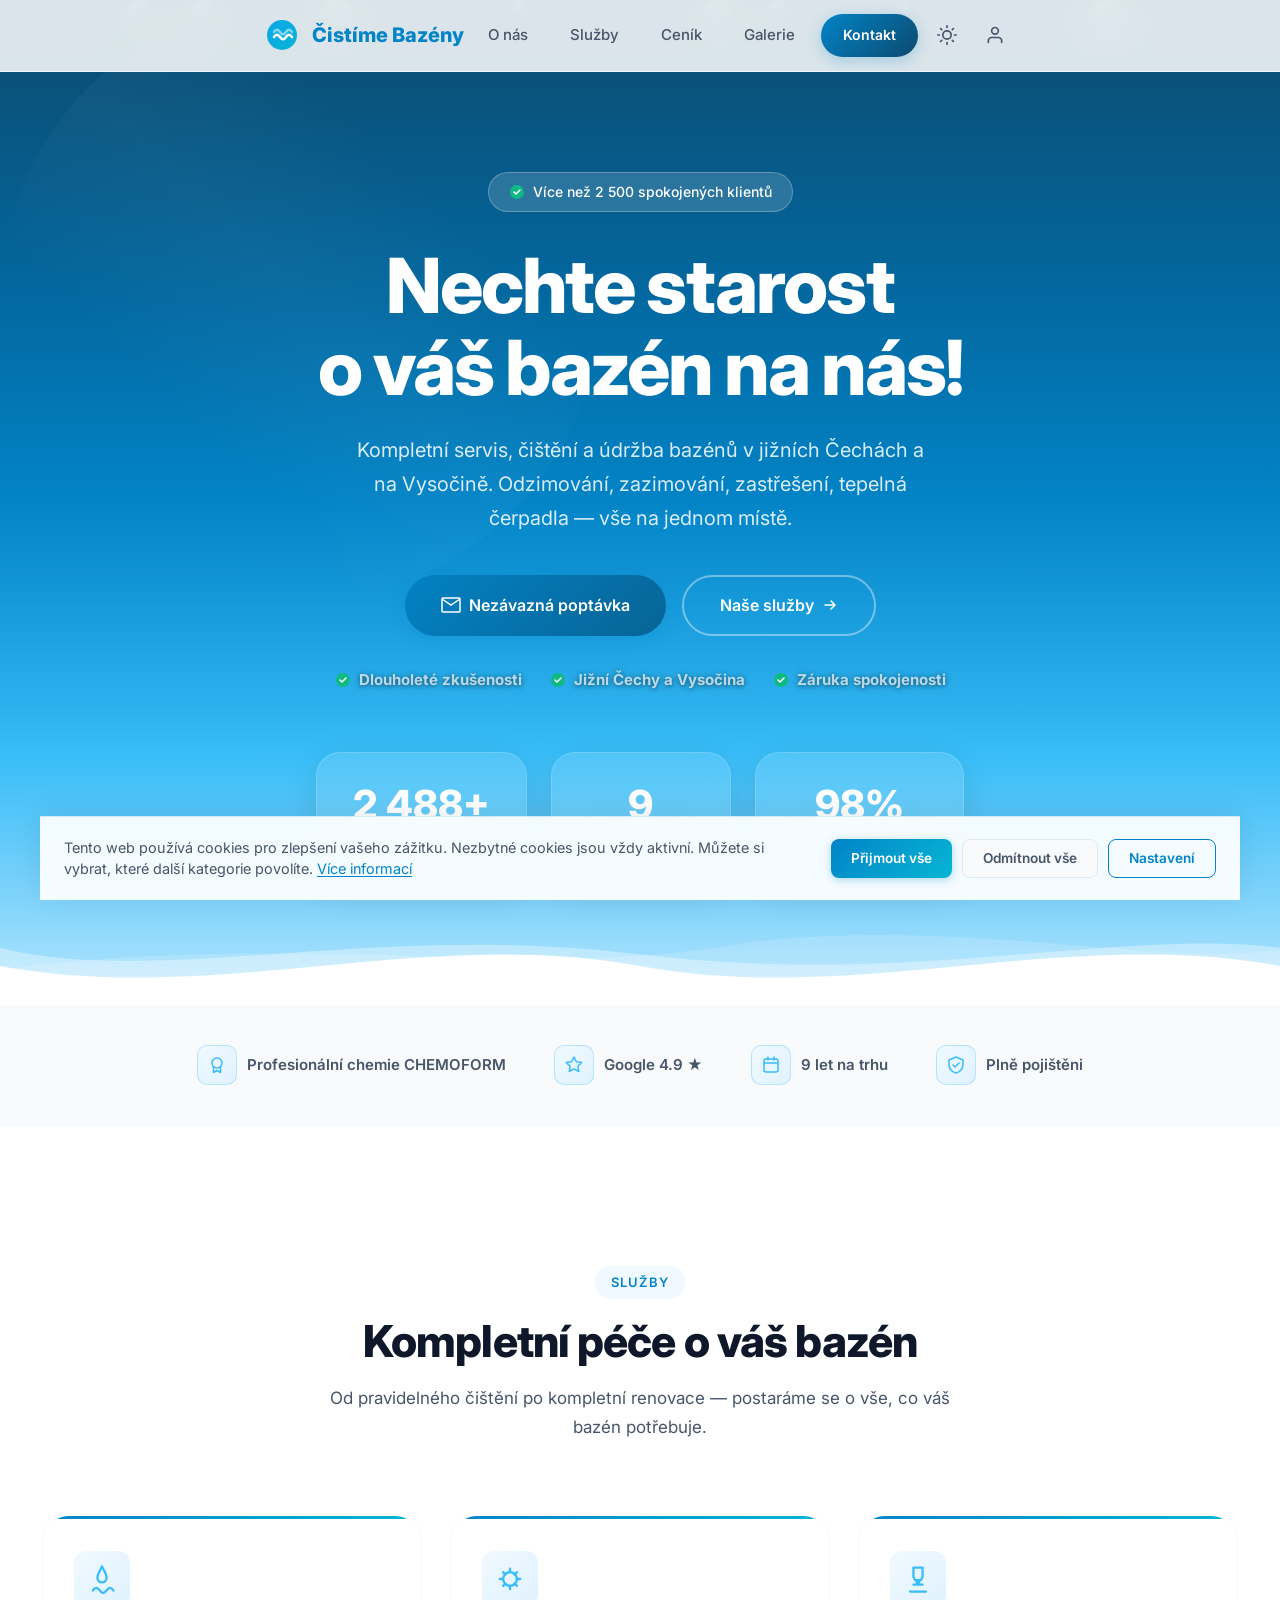
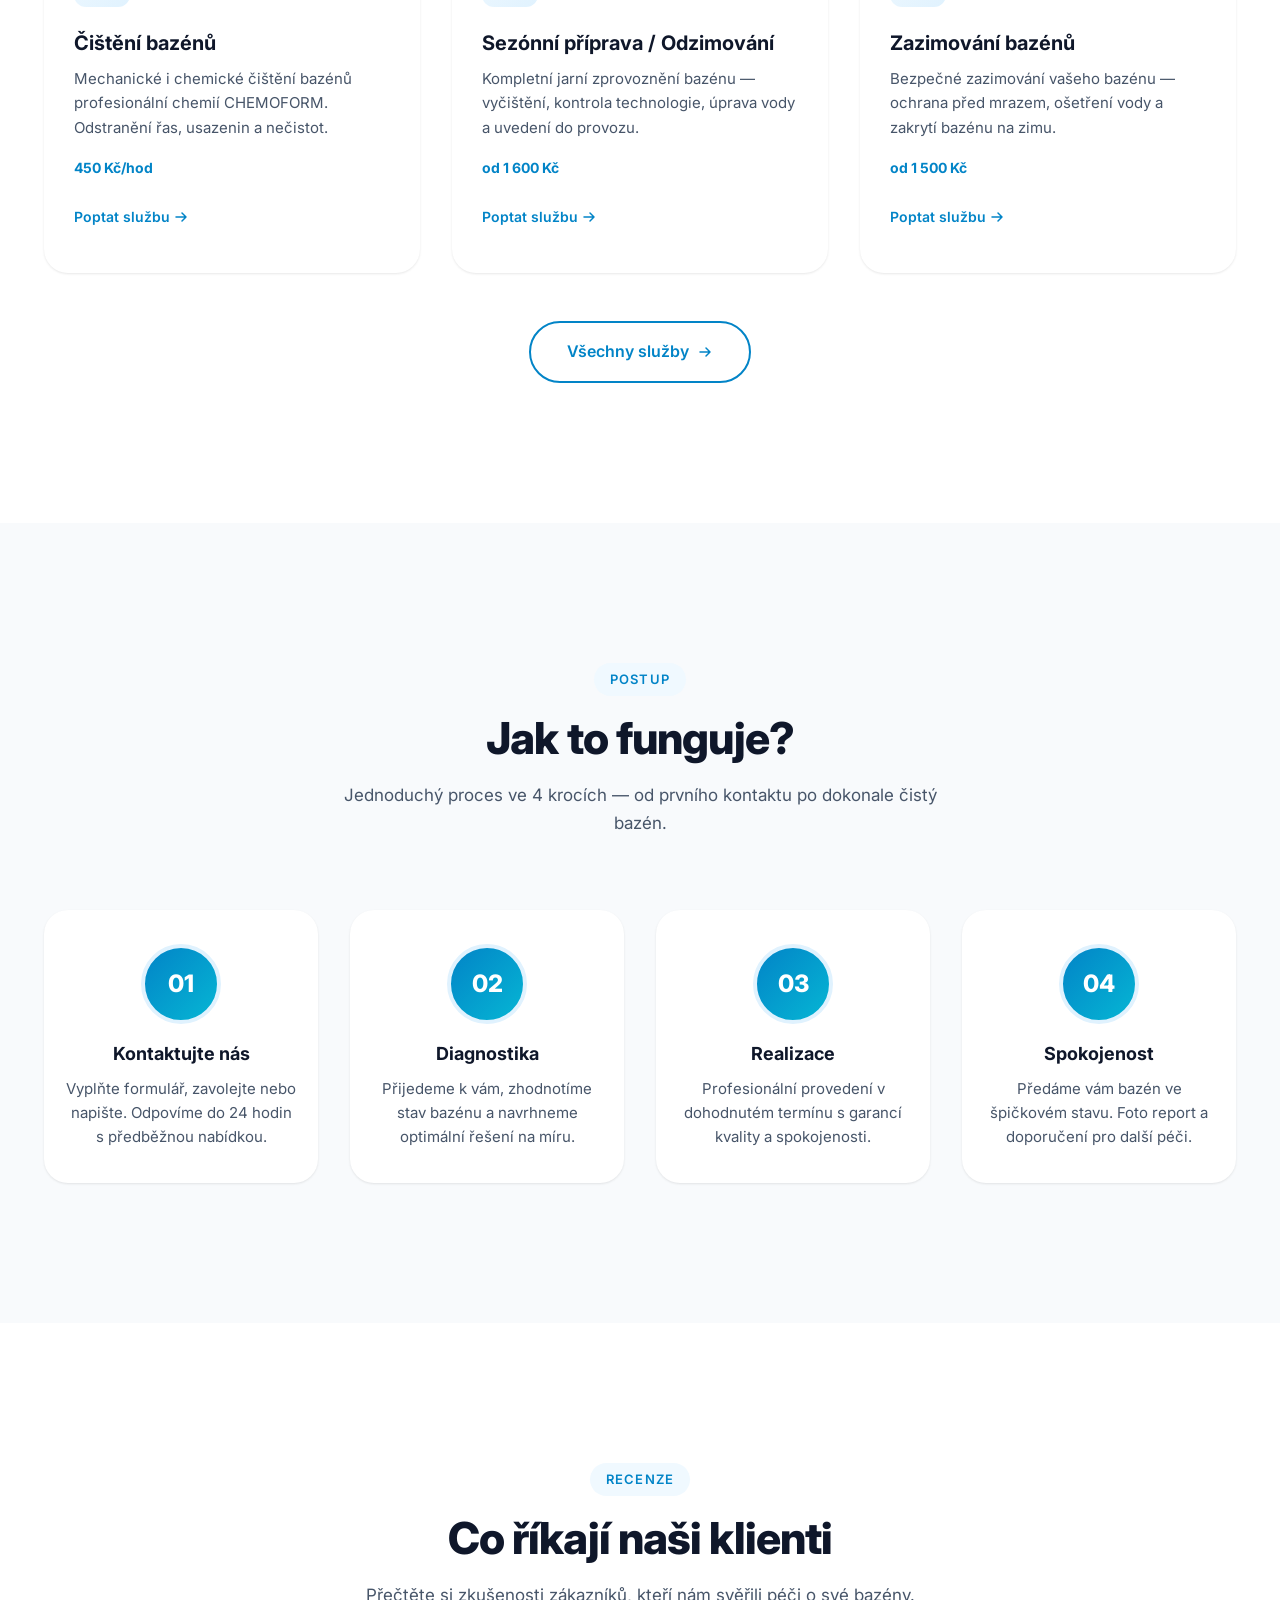
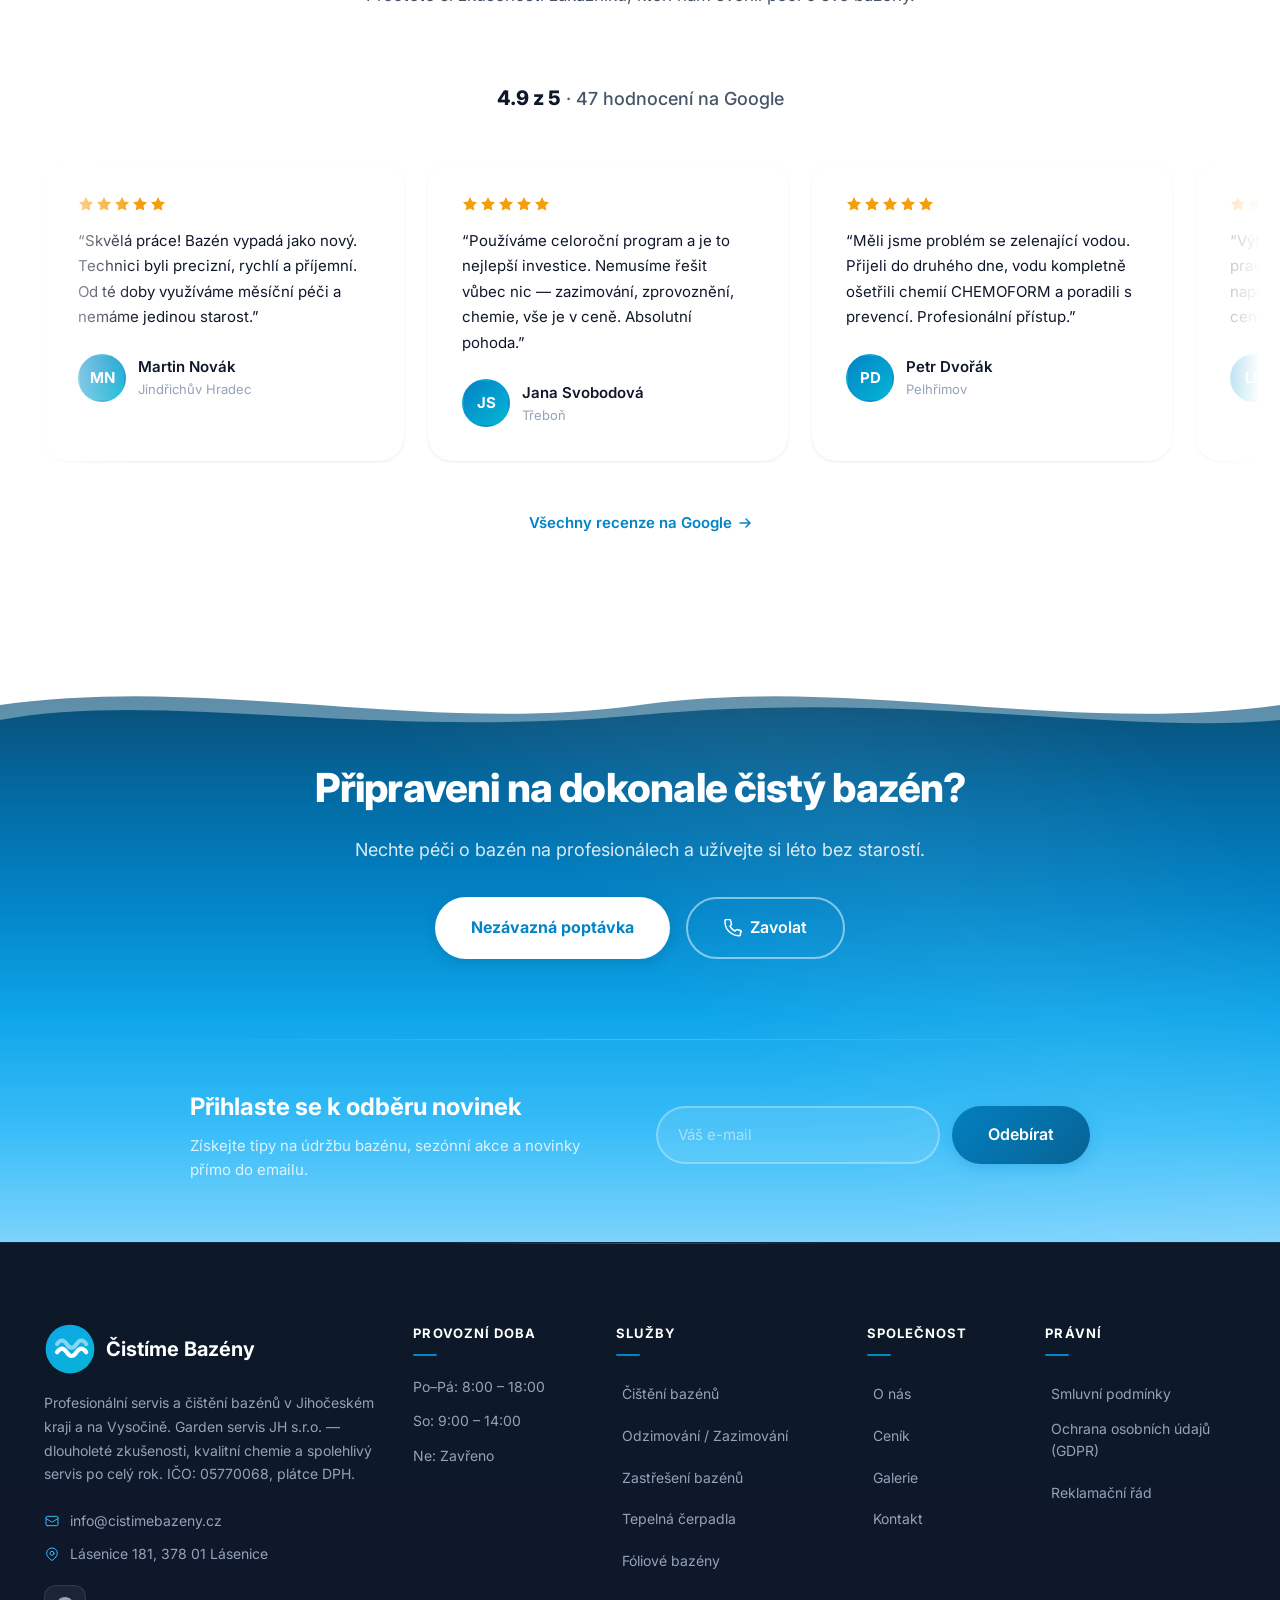
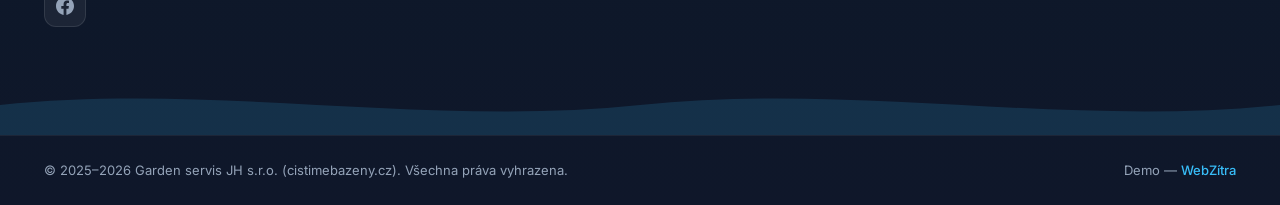
==== index.html @ a44baff0 "feat: rebrand na CistimeBazeny.cz — Garden servis JH s.r.o. Kompletní rebrand z AquaServis (Praha) n" ====
<!DOCTYPE html>
<html lang="cs">
<head>
    <meta charset="UTF-8">
    <meta name="viewport" content="width=device-width, initial-scale=1.0">
    <title>Čistíme bazény – Servis a čištění bazénů | Jižní Čechy a Vysočina</title>
    <meta name="description" content="Kompletní servis, čištění a údržba bazénů v Jihočeském kraji a na Vysočině. Odzimování, zazimování, zastřešení, tepelná čerpadla. Garden servis JH s.r.o.">
    <meta name="keywords" content="čištění bazénů, servis bazénů, údržba bazénů, Jihočeský kraj, Vysočina, zazimování, odzimování, zastřešení bazénů, bazénová chemie, Jindřichův Hradec">
    <meta name="author" content="Garden servis JH s.r.o.">
    <meta name="robots" content="index, follow">
    <link rel="canonical" href="https://www.cistimebazeny.cz/">

    <!-- Open Graph -->
    <meta property="og:title" content="Čistíme bazény – Servis a čištění bazénů | Jižní Čechy a Vysočina">
    <meta property="og:description" content="Kompletní servis, čištění a údržba bazénů v Jihočeském kraji a na Vysočině. Garden servis JH s.r.o.">
    <meta property="og:type" content="website">
    <meta property="og:locale" content="cs_CZ">
    <meta property="og:url" content="https://www.cistimebazeny.cz/">
    <meta property="og:image" content="https://images.unsplash.com/photo-1572331165267-854da2b10ccc?w=1200&h=630&fit=crop">

    <!-- Favicon -->
    <link rel="icon" type="image/svg+xml" href="data:image/svg+xml,%3Csvg xmlns='http://www.w3.org/2000/svg' viewBox='0 0 32 32'%3E%3Cdefs%3E%3ClinearGradient id='g' x1='0' y1='0' x2='1' y2='1'%3E%3Cstop offset='0%25' stop-color='%230ea5e9'/%3E%3Cstop offset='100%25' stop-color='%2306b6d4'/%3E%3C/linearGradient%3E%3C/defs%3E%3Ccircle cx='16' cy='16' r='15' fill='url(%23g)'/%3E%3Cpath d='M8 18c2-3 4-3 6 0s4 3 6 0 4-3 6 0' stroke='white' stroke-width='2.5' fill='none' stroke-linecap='round'/%3E%3Cpath d='M8 13c2-3 4-3 6 0s4 3 6 0 4-3 6 0' stroke='white' stroke-width='2.5' fill='none' stroke-linecap='round' opacity='.5'/%3E%3C/svg%3E">
    <link rel="apple-touch-icon" href="data:image/svg+xml,%3Csvg xmlns='http://www.w3.org/2000/svg' viewBox='0 0 180 180'%3E%3Crect width='180' height='180' rx='40' fill='%230ea5e9'/%3E%3Cpath d='M30 100c15-25 30-25 45 0s30 25 45 0 30-25 45 0' stroke='white' stroke-width='12' fill='none' stroke-linecap='round'/%3E%3Cpath d='M30 70c15-25 30-25 45 0s30 25 45 0 30-25 45 0' stroke='white' stroke-width='12' fill='none' stroke-linecap='round' opacity='.4'/%3E%3C/svg%3E">
    <link rel="manifest" href="manifest.json">
    <meta name="theme-color" content="#0284c7">

    <script>(function(){var t=localStorage.getItem('theme');if(t)document.documentElement.setAttribute('data-theme',t);})()</script>

    <!-- Fonts -->
    <link rel="preconnect" href="https://fonts.googleapis.com">
    <link rel="preconnect" href="https://fonts.gstatic.com" crossorigin>
    <link rel="preload" href="https://fonts.googleapis.com/css2?family=Inter:wght@400;500;600;700;800&display=swap" as="style">
    <link href="https://fonts.googleapis.com/css2?family=Inter:wght@400;500;600;700;800&display=swap" rel="stylesheet">

    <!-- Styles -->
    <link rel="stylesheet" href="css/style.css?v=13">
    <link rel="stylesheet" href="css/hero.css?v=13">
    <link rel="stylesheet" href="css/cookies.css?v=13">

    <!-- Structured Data: LocalBusiness -->
    <script type="application/ld+json">
    {
        "@context": "https://schema.org",
        "@type": "LocalBusiness",
        "name": "Čistíme bazény — Garden servis JH s.r.o.",
        "description": "Profesionální servis a čištění bazénů v Jihočeském kraji a na Vysočině",
        "url": "https://www.cistimebazeny.cz",
        "telephone": "+420607241000",
        "email": "info@cistimebazeny.cz",
        "address": {
            "@type": "PostalAddress",
            "streetAddress": "Lásenice 181",
            "addressLocality": "Lásenice",
            "postalCode": "378 01",
            "addressCountry": "CZ"
        },
        "areaServed": "Jihočeský kraj a Vysočina",
        "serviceType": ["Čištění bazénů", "Servis bazénů", "Zastřešení bazénů", "Zazimování", "Odzimování"],
        "aggregateRating": {
            "@type": "AggregateRating",
            "ratingValue": "4.9",
            "reviewCount": "47"
        }
    }
    </script>
</head>
<body>
    <a href="#main-content" class="skip-link">Přejít na obsah</a>

    <!-- Scroll Progress Bar -->
    <div class="scroll-progress" id="scrollProgress"></div>

    <!-- ===================== NAVBAR ===================== -->
    <nav class="navbar" id="navbar">
        <div class="container nav-container">
            <a href="index.html" class="nav-logo">
                <svg width="32" height="32" viewBox="0 0 32 32" fill="none">
                    <defs><linearGradient id="logoGrad" x1="0" y1="0" x2="1" y2="1"><stop offset="0%" stop-color="#0ea5e9"/><stop offset="100%" stop-color="#06b6d4"/></linearGradient></defs>
                    <circle cx="16" cy="16" r="15" fill="url(#logoGrad)"/>
                    <path d="M8 18c2-3 4-3 6 0s4 3 6 0 4-3 6 0" stroke="white" stroke-width="2.5" fill="none" stroke-linecap="round"/>
                    <path d="M8 13c2-3 4-3 6 0s4 3 6 0 4-3 6 0" stroke="white" stroke-width="2.5" fill="none" stroke-linecap="round" opacity=".5"/>
                </svg>
                Čistíme Bazény
            </a>
            <div class="nav-links" id="navLinks">
                <a href="o-nas.html">O nás</a>
                <a href="sluzby.html">Služby</a>
                <a href="cenik.html">Ceník</a>
                <a href="galerie.html">Galerie</a>
                <a href="kontakt.html" class="nav-cta-btn btn btn-sm btn-primary">Kontakt</a>
                <button class="theme-toggle" id="themeToggle" aria-label="Přepnout tmavý režim" title="Tmavý/světlý režim">
                    <svg class="theme-icon-sun" width="20" height="20" viewBox="0 0 24 24" fill="none" stroke="currentColor" stroke-width="2" stroke-linecap="round" stroke-linejoin="round"><circle cx="12" cy="12" r="5"/><line x1="12" y1="1" x2="12" y2="3"/><line x1="12" y1="21" x2="12" y2="23"/><line x1="4.22" y1="4.22" x2="5.64" y2="5.64"/><line x1="18.36" y1="18.36" x2="19.78" y2="19.78"/><line x1="1" y1="12" x2="3" y2="12"/><line x1="21" y1="12" x2="23" y2="12"/><line x1="4.22" y1="19.78" x2="5.64" y2="18.36"/><line x1="18.36" y1="5.64" x2="19.78" y2="4.22"/></svg>
                    <svg class="theme-icon-moon" width="20" height="20" viewBox="0 0 24 24" fill="none" stroke="currentColor" stroke-width="2" stroke-linecap="round" stroke-linejoin="round"><path d="M21 12.79A9 9 0 1 1 11.21 3 7 7 0 0 0 21 12.79z"/></svg>
                    <span class="nav-icon-label theme-label">Tmavý režim</span>
                </button>
                <a href="registrace.html" class="nav-user-btn" aria-label="Přihlášení / Registrace" title="Přihlášení">
                    <svg width="20" height="20" viewBox="0 0 24 24" fill="none" stroke="currentColor" stroke-width="2" stroke-linecap="round" stroke-linejoin="round"><path d="M20 21v-2a4 4 0 0 0-4-4H8a4 4 0 0 0-4 4v2"/><circle cx="12" cy="7" r="4"/></svg>
                    <span class="nav-icon-label">Přihlášení</span>
                </a>
            </div>
            <button class="nav-toggle" id="navToggle" aria-label="Menu" aria-expanded="false">
                <span></span><span></span><span></span>
            </button>
        </div>
    </nav>

    <main id="main-content">

    <!-- ===================== HERO ===================== -->
    <header class="hero hero-water">
        <!-- Background Photo -->
        <div class="hero-water-bg" style="background-image: url('https://images.unsplash.com/photo-1572331165267-854da2b10ccc?w=1920&h=1080&fit=crop&q=80');" aria-hidden="true"></div>
        <!-- Water Animation Elements -->
        <div class="hero-bubbles">
            <div class="hero-bubble" style="left: 10%; width: 20px; height: 20px; animation-duration: 12s; animation-delay: 0s;"></div>
            <div class="hero-bubble" style="left: 25%; width: 35px; height: 35px; animation-duration: 16s; animation-delay: 2s;"></div>
            <div class="hero-bubble" style="left: 40%; width: 15px; height: 15px; animation-duration: 10s; animation-delay: 4s;"></div>
            <div class="hero-bubble" style="left: 55%; width: 28px; height: 28px; animation-duration: 14s; animation-delay: 1s;"></div>
            <div class="hero-bubble" style="left: 70%; width: 12px; height: 12px; animation-duration: 18s; animation-delay: 3s;"></div>
            <div class="hero-bubble" style="left: 85%; width: 40px; height: 40px; animation-duration: 20s; animation-delay: 5s;"></div>
            <div class="hero-bubble" style="left: 15%; width: 22px; height: 22px; animation-duration: 15s; animation-delay: 7s;"></div>
            <div class="hero-bubble" style="left: 60%; width: 18px; height: 18px; animation-duration: 11s; animation-delay: 6s;"></div>
        </div>
        <div class="hero-waves">
            <div class="hero-wave hero-wave--1"></div>
            <div class="hero-wave hero-wave--2"></div>
            <div class="hero-wave hero-wave--3"></div>
        </div>

        <div class="container hero-content">
            <div class="hero-badge animate-on-scroll">
                <svg width="16" height="16" viewBox="0 0 16 16" fill="none" aria-hidden="true">
                    <circle cx="8" cy="8" r="7" fill="#10b981"/>
                    <path d="M5 8l2 2 4-4" stroke="white" stroke-width="1.5" stroke-linecap="round" stroke-linejoin="round"/>
                </svg>
                Více než 2 500 spokojených klientů
            </div>
            <h1 class="hero-title animate-on-scroll">
                Nechte starost<br>o váš bazén na nás!
            </h1>
            <p class="hero-text animate-on-scroll">
                Kompletní servis, čištění a údržba bazénů v jižních Čechách a na Vysočině.
                Odzimování, zazimování, zastřešení, tepelná čerpadla — vše na jednom místě.
            </p>
            <div class="hero-btns animate-on-scroll">
                <a href="kontakt.html" class="btn btn-primary btn-lg">
                    <svg width="20" height="20" viewBox="0 0 20 20" fill="none" aria-hidden="true">
                        <path d="M2 3h16a1 1 0 011 1v12a1 1 0 01-1 1H2a1 1 0 01-1-1V4a1 1 0 011-1z" stroke="currentColor" stroke-width="1.5"/>
                        <path d="M1 4l9 6 9-6" stroke="currentColor" stroke-width="1.5"/>
                    </svg>
                    Nezávazná poptávka
                </a>
                <a href="sluzby.html" class="btn btn-ghost btn-lg">
                    Naše služby
                    <svg width="16" height="16" viewBox="0 0 16 16" fill="none" aria-hidden="true">
                        <path d="M3 8h10M9 4l4 4-4 4" stroke="currentColor" stroke-width="1.5" stroke-linecap="round" stroke-linejoin="round"/>
                    </svg>
                </a>
            </div>
            <div class="hero-trust animate-on-scroll">
                <span class="hero-trust-item">
                    <svg width="16" height="16" viewBox="0 0 16 16" fill="none" aria-hidden="true"><circle cx="8" cy="8" r="7" fill="#10b981"/><path d="M5 8l2 2 4-4" stroke="white" stroke-width="1.5" stroke-linecap="round" stroke-linejoin="round"/></svg>
                    Dlouholeté zkušenosti
                </span>
                <span class="hero-trust-item">
                    <svg width="16" height="16" viewBox="0 0 16 16" fill="none" aria-hidden="true"><circle cx="8" cy="8" r="7" fill="#10b981"/><path d="M5 8l2 2 4-4" stroke="white" stroke-width="1.5" stroke-linecap="round" stroke-linejoin="round"/></svg>
                    Jižní Čechy a Vysočina
                </span>
                <span class="hero-trust-item">
                    <svg width="16" height="16" viewBox="0 0 16 16" fill="none" aria-hidden="true"><circle cx="8" cy="8" r="7" fill="#10b981"/><path d="M5 8l2 2 4-4" stroke="white" stroke-width="1.5" stroke-linecap="round" stroke-linejoin="round"/></svg>
                    Záruka spokojenosti
                </span>
            </div>
            <div class="hero-stats animate-on-scroll">
                <div class="stat-card">
                    <span class="stat-number" data-target="2500" data-suffix="+">0</span>
                    <span class="stat-label">Ošetřených bazénů</span>
                </div>
                <div class="stat-card">
                    <span class="stat-number" data-target="9">0</span>
                    <span class="stat-label">Let zkušeností</span>
                </div>
                <div class="stat-card">
                    <span class="stat-number" data-target="98" data-suffix="%">0</span>
                    <span class="stat-label">Spokojených klientů</span>
                </div>
            </div>
        </div>
    </header>

    <!-- ===================== SOCIAL PROOF ===================== -->
    <div class="social-proof">
        <div class="container">
            <div class="social-proof-inner">
                <div class="social-proof-item">
                    <div class="social-proof-icon">
                        <svg width="20" height="20" viewBox="0 0 20 20" fill="none" stroke="#38bdf8" stroke-width="1.5" stroke-linecap="round" stroke-linejoin="round" aria-hidden="true">
                            <circle cx="10" cy="8" r="5"/>
                            <path d="M6.5 12v5.5l3.5-2 3.5 2V12"/>
                        </svg>
                    </div>
                    Profesionální chemie CHEMOFORM
                </div>
                <div class="social-proof-item">
                    <div class="social-proof-icon">
                        <svg width="20" height="20" viewBox="0 0 20 20" fill="none" stroke="#38bdf8" stroke-width="1.5" stroke-linecap="round" stroke-linejoin="round" aria-hidden="true">
                            <path d="M10 2l2.4 4.8 5.3.8-3.8 3.7.9 5.2L10 13.8l-4.8 2.7.9-5.2L2.3 7.6l5.3-.8z"/>
                        </svg>
                    </div>
                    Google 4.9 ★
                </div>
                <div class="social-proof-item">
                    <div class="social-proof-icon">
                        <svg width="20" height="20" viewBox="0 0 20 20" fill="none" stroke="#38bdf8" stroke-width="1.5" stroke-linecap="round" stroke-linejoin="round" aria-hidden="true">
                            <rect x="3" y="4" width="14" height="13" rx="2"/>
                            <path d="M3 8h14"/>
                            <path d="M7 2v3M13 2v3"/>
                        </svg>
                    </div>
                    9 let na trhu
                </div>
                <div class="social-proof-item">
                    <div class="social-proof-icon">
                        <svg width="20" height="20" viewBox="0 0 20 20" fill="none" stroke="#38bdf8" stroke-width="1.5" stroke-linecap="round" stroke-linejoin="round" aria-hidden="true">
                            <path d="M10 2l7 3v4c0 5-3 8-7 9-4-1-7-4-7-9V5l7-3z"/>
                            <path d="M7 10l2 2 4-4"/>
                        </svg>
                    </div>
                    Plně pojištěni
                </div>
            </div>
        </div>
    </div>

    <!-- ===================== SLUŽBY (PREVIEW) ===================== -->
    <section class="section" id="sluzby">
        <div class="container">
            <div class="section-header animate-on-scroll">
                <span class="section-tag">Služby</span>
                <h2 class="section-title">Kompletní péče o váš bazén</h2>
                <p class="section-desc">Od pravidelného čištění po kompletní renovace — postaráme se o vše, co váš bazén potřebuje.</p>
            </div>
            <div class="services-grid">
                <div class="service-card animate-on-scroll">
                    <div class="service-accent"></div>
                    <div class="service-card-body">
                        <div class="service-icon">
                            <svg width="32" height="32" viewBox="0 0 28 28" fill="none" stroke="#38bdf8" stroke-width="2" stroke-linecap="round" stroke-linejoin="round" aria-hidden="true">
                                <path d="M14 3c-1 3-4 6-4 10a4 4 0 008 0c0-4-3-7-4-10z"/>
                                <path d="M6 24c2-3 4-3 6 0s4 3 6 0 4-3 6 0"/>
                            </svg>
                        </div>
                        <h3>Čištění bazénů</h3>
                        <p>Mechanické i chemické čištění bazénů profesionální chemií CHEMOFORM. Odstranění řas, usazenin a nečistot.</p>
                        <span class="service-price">450 Kč/hod</span>
                        <a href="kontakt.html?service=cisteni" class="service-link">
                            Poptat službu
                            <svg width="14" height="14" viewBox="0 0 14 14" fill="none" aria-hidden="true"><path d="M2 7h10M8 3l4 4-4 4" stroke="currentColor" stroke-width="1.5" stroke-linecap="round" stroke-linejoin="round"/></svg>
                        </a>
                    </div>
                </div>
                <div class="service-card animate-on-scroll">
                    <div class="service-accent"></div>
                    <div class="service-card-body">
                        <div class="service-icon">
                            <svg width="32" height="32" viewBox="0 0 28 28" fill="none" stroke="#38bdf8" stroke-width="2" stroke-linecap="round" stroke-linejoin="round" aria-hidden="true">
                                <circle cx="14" cy="14" r="6"/>
                                <path d="M14 5v3M14 20v3M5 14h3M20 14h3M8 8l2 2M18 18l2 2M8 20l2-2M18 10l2-2"/>
                            </svg>
                        </div>
                        <h3>Sezónní příprava / Odzimování</h3>
                        <p>Kompletní jarní zprovoznění bazénu — vyčištění, kontrola technologie, úprava vody a uvedení do provozu.</p>
                        <span class="service-price">od 1 600 Kč</span>
                        <a href="kontakt.html?service=odzimovani" class="service-link">
                            Poptat službu
                            <svg width="14" height="14" viewBox="0 0 14 14" fill="none" aria-hidden="true"><path d="M2 7h10M8 3l4 4-4 4" stroke="currentColor" stroke-width="1.5" stroke-linecap="round" stroke-linejoin="round"/></svg>
                        </a>
                    </div>
                </div>
                <div class="service-card animate-on-scroll">
                    <div class="service-accent"></div>
                    <div class="service-card-body">
                        <div class="service-icon">
                            <svg width="32" height="32" viewBox="0 0 28 28" fill="none" stroke="#38bdf8" stroke-width="2" stroke-linecap="round" stroke-linejoin="round" aria-hidden="true">
                                <path d="M10 4h8v8l-1.5 3h-5L10 12V4z"/>
                                <path d="M13 15v4M15 15v4M10 19h8"/>
                                <path d="M7 25h14"/>
                            </svg>
                        </div>
                        <h3>Zazimování bazénů</h3>
                        <p>Bezpečné zazimování vašeho bazénu — ochrana před mrazem, ošetření vody a zakrytí bazénu na zimu.</p>
                        <span class="service-price">od 1 500 Kč</span>
                        <a href="kontakt.html?service=zazimovani" class="service-link">
                            Poptat službu
                            <svg width="14" height="14" viewBox="0 0 14 14" fill="none" aria-hidden="true"><path d="M2 7h10M8 3l4 4-4 4" stroke="currentColor" stroke-width="1.5" stroke-linecap="round" stroke-linejoin="round"/></svg>
                        </a>
                    </div>
                </div>
            </div>
            <div class="section-cta animate-on-scroll">
                <a href="sluzby.html" class="btn btn-outline btn-lg">
                    Všechny služby
                    <svg width="16" height="16" viewBox="0 0 16 16" fill="none" aria-hidden="true">
                        <path d="M3 8h10M9 4l4 4-4 4" stroke="currentColor" stroke-width="1.5" stroke-linecap="round" stroke-linejoin="round"/>
                    </svg>
                </a>
            </div>
        </div>
    </section>

    <!-- ===================== JAK TO FUNGUJE ===================== -->
    <section class="section section-alt" id="jak-to-funguje">
        <div class="container">
            <div class="section-header animate-on-scroll">
                <span class="section-tag">Postup</span>
                <h2 class="section-title">Jak to funguje?</h2>
                <p class="section-desc">Jednoduchý proces ve 4 krocích — od prvního kontaktu po dokonale čistý bazén.</p>
            </div>
            <div class="steps-grid">
                <div class="step-card animate-on-scroll">
                    <div class="step-number">01</div>
                    <div class="step-content">
                        <h3>Kontaktujte nás</h3>
                        <p>Vyplňte formulář, zavolejte nebo napište. Odpovíme do 24 hodin s předběžnou nabídkou.</p>
                    </div>
                </div>
                <div class="step-card animate-on-scroll">
                    <div class="step-number">02</div>
                    <div class="step-content">
                        <h3>Diagnostika</h3>
                        <p>Přijedeme k vám, zhodnotíme stav bazénu a navrhneme optimální řešení na míru.</p>
                    </div>
                </div>
                <div class="step-card animate-on-scroll">
                    <div class="step-number">03</div>
                    <div class="step-content">
                        <h3>Realizace</h3>
                        <p>Profesionální provedení v dohodnutém termínu s garancí kvality a spokojenosti.</p>
                    </div>
                </div>
                <div class="step-card animate-on-scroll">
                    <div class="step-number">04</div>
                    <div class="step-content">
                        <h3>Spokojenost</h3>
                        <p>Předáme vám bazén ve špičkovém stavu. Foto report a doporučení pro další péči.</p>
                    </div>
                </div>
            </div>
        </div>
    </section>

    <!-- ===================== RECENZE ===================== -->
    <section class="section" id="recenze">
        <div class="container">
            <div class="section-header animate-on-scroll">
                <span class="section-tag">Recenze</span>
                <h2 class="section-title">Co říkají naši klienti</h2>
                <p class="section-desc">Přečtěte si zkušenosti zákazníků, kteří nám svěřili péči o své bazény.</p>
            </div>
            <div class="aggregate-rating animate-on-scroll">
                <strong>4.9 z 5</strong> &middot; 47 hodnocení na Google
            </div>
            <div class="testimonials-carousel">
                <div class="testimonials-track" id="testimonialsTrack">
                    <!-- Card 1 -->
                    <div class="testimonial-card">
                        <div class="testimonial-stars" aria-label="5 z 5 hvězd">
                            <svg width="16" height="16" viewBox="0 0 16 16" aria-hidden="true"><path d="M8 1l2.2 4.6L15 6.3l-3.5 3.4.8 4.9L8 12.4l-4.3 2.2.8-4.9L1 6.3l4.8-.7z" fill="#f59e0b"/></svg>
                            <svg width="16" height="16" viewBox="0 0 16 16" aria-hidden="true"><path d="M8 1l2.2 4.6L15 6.3l-3.5 3.4.8 4.9L8 12.4l-4.3 2.2.8-4.9L1 6.3l4.8-.7z" fill="#f59e0b"/></svg>
                            <svg width="16" height="16" viewBox="0 0 16 16" aria-hidden="true"><path d="M8 1l2.2 4.6L15 6.3l-3.5 3.4.8 4.9L8 12.4l-4.3 2.2.8-4.9L1 6.3l4.8-.7z" fill="#f59e0b"/></svg>
                            <svg width="16" height="16" viewBox="0 0 16 16" aria-hidden="true"><path d="M8 1l2.2 4.6L15 6.3l-3.5 3.4.8 4.9L8 12.4l-4.3 2.2.8-4.9L1 6.3l4.8-.7z" fill="#f59e0b"/></svg>
                            <svg width="16" height="16" viewBox="0 0 16 16" aria-hidden="true"><path d="M8 1l2.2 4.6L15 6.3l-3.5 3.4.8 4.9L8 12.4l-4.3 2.2.8-4.9L1 6.3l4.8-.7z" fill="#f59e0b"/></svg>
                        </div>
                        <p class="testimonial-text">&ldquo;Skvělá práce! Bazén vypadá jako nový. Technici byli precizní, rychlí a příjemní. Od té doby využíváme měsíční péči a nemáme jedinou starost.&rdquo;</p>
                        <div class="testimonial-author">
                            <div class="testimonial-avatar" aria-hidden="true">MN</div>
                            <div>
                                <div class="testimonial-name">Martin Novák</div>
                                <div class="testimonial-location">Jindřichův Hradec</div>
                            </div>
                        </div>
                    </div>
                    <!-- Card 2 -->
                    <div class="testimonial-card">
                        <div class="testimonial-stars" aria-label="5 z 5 hvězd">
                            <svg width="16" height="16" viewBox="0 0 16 16" aria-hidden="true"><path d="M8 1l2.2 4.6L15 6.3l-3.5 3.4.8 4.9L8 12.4l-4.3 2.2.8-4.9L1 6.3l4.8-.7z" fill="#f59e0b"/></svg>
                            <svg width="16" height="16" viewBox="0 0 16 16" aria-hidden="true"><path d="M8 1l2.2 4.6L15 6.3l-3.5 3.4.8 4.9L8 12.4l-4.3 2.2.8-4.9L1 6.3l4.8-.7z" fill="#f59e0b"/></svg>
                            <svg width="16" height="16" viewBox="0 0 16 16" aria-hidden="true"><path d="M8 1l2.2 4.6L15 6.3l-3.5 3.4.8 4.9L8 12.4l-4.3 2.2.8-4.9L1 6.3l4.8-.7z" fill="#f59e0b"/></svg>
                            <svg width="16" height="16" viewBox="0 0 16 16" aria-hidden="true"><path d="M8 1l2.2 4.6L15 6.3l-3.5 3.4.8 4.9L8 12.4l-4.3 2.2.8-4.9L1 6.3l4.8-.7z" fill="#f59e0b"/></svg>
                            <svg width="16" height="16" viewBox="0 0 16 16" aria-hidden="true"><path d="M8 1l2.2 4.6L15 6.3l-3.5 3.4.8 4.9L8 12.4l-4.3 2.2.8-4.9L1 6.3l4.8-.7z" fill="#f59e0b"/></svg>
                        </div>
                        <p class="testimonial-text">&ldquo;Používáme celoroční program a je to nejlepší investice. Nemusíme řešit vůbec nic — zazimování, zprovoznění, chemie, vše je v ceně. Absolutní pohoda.&rdquo;</p>
                        <div class="testimonial-author">
                            <div class="testimonial-avatar" aria-hidden="true">JS</div>
                            <div>
                                <div class="testimonial-name">Jana Svobodová</div>
                                <div class="testimonial-location">Třeboň</div>
                            </div>
                        </div>
                    </div>
                    <!-- Card 3 -->
                    <div class="testimonial-card">
                        <div class="testimonial-stars" aria-label="5 z 5 hvězd">
                            <svg width="16" height="16" viewBox="0 0 16 16" aria-hidden="true"><path d="M8 1l2.2 4.6L15 6.3l-3.5 3.4.8 4.9L8 12.4l-4.3 2.2.8-4.9L1 6.3l4.8-.7z" fill="#f59e0b"/></svg><svg width="16" height="16" viewBox="0 0 16 16" aria-hidden="true"><path d="M8 1l2.2 4.6L15 6.3l-3.5 3.4.8 4.9L8 12.4l-4.3 2.2.8-4.9L1 6.3l4.8-.7z" fill="#f59e0b"/></svg><svg width="16" height="16" viewBox="0 0 16 16" aria-hidden="true"><path d="M8 1l2.2 4.6L15 6.3l-3.5 3.4.8 4.9L8 12.4l-4.3 2.2.8-4.9L1 6.3l4.8-.7z" fill="#f59e0b"/></svg><svg width="16" height="16" viewBox="0 0 16 16" aria-hidden="true"><path d="M8 1l2.2 4.6L15 6.3l-3.5 3.4.8 4.9L8 12.4l-4.3 2.2.8-4.9L1 6.3l4.8-.7z" fill="#f59e0b"/></svg><svg width="16" height="16" viewBox="0 0 16 16" aria-hidden="true"><path d="M8 1l2.2 4.6L15 6.3l-3.5 3.4.8 4.9L8 12.4l-4.3 2.2.8-4.9L1 6.3l4.8-.7z" fill="#f59e0b"/></svg>
                        </div>
                        <p class="testimonial-text">&ldquo;Měli jsme problém se zelenající vodou. Přijeli do druhého dne, vodu kompletně ošetřili chemií CHEMOFORM a poradili s prevencí. Profesionální přístup.&rdquo;</p>
                        <div class="testimonial-author">
                            <div class="testimonial-avatar" aria-hidden="true">PD</div>
                            <div>
                                <div class="testimonial-name">Petr Dvořák</div>
                                <div class="testimonial-location">Pelhřimov</div>
                            </div>
                        </div>
                    </div>
                    <!-- Card 4 -->
                    <div class="testimonial-card">
                        <div class="testimonial-stars" aria-label="5 z 5 hvězd">
                            <svg width="16" height="16" viewBox="0 0 16 16" aria-hidden="true"><path d="M8 1l2.2 4.6L15 6.3l-3.5 3.4.8 4.9L8 12.4l-4.3 2.2.8-4.9L1 6.3l4.8-.7z" fill="#f59e0b"/></svg><svg width="16" height="16" viewBox="0 0 16 16" aria-hidden="true"><path d="M8 1l2.2 4.6L15 6.3l-3.5 3.4.8 4.9L8 12.4l-4.3 2.2.8-4.9L1 6.3l4.8-.7z" fill="#f59e0b"/></svg><svg width="16" height="16" viewBox="0 0 16 16" aria-hidden="true"><path d="M8 1l2.2 4.6L15 6.3l-3.5 3.4.8 4.9L8 12.4l-4.3 2.2.8-4.9L1 6.3l4.8-.7z" fill="#f59e0b"/></svg><svg width="16" height="16" viewBox="0 0 16 16" aria-hidden="true"><path d="M8 1l2.2 4.6L15 6.3l-3.5 3.4.8 4.9L8 12.4l-4.3 2.2.8-4.9L1 6.3l4.8-.7z" fill="#f59e0b"/></svg><svg width="16" height="16" viewBox="0 0 16 16" aria-hidden="true"><path d="M8 1l2.2 4.6L15 6.3l-3.5 3.4.8 4.9L8 12.4l-4.3 2.2.8-4.9L1 6.3l4.8-.7z" fill="#f59e0b"/></svg>
                        </div>
                        <p class="testimonial-text">&ldquo;Výborný servis od A do Z. Bazén čistí pravidelně každý měsíc a vždy je po nich naprostá spokojenost. Chemii dodávají v ceně, nemusíme se o nic starat.&rdquo;</p>
                        <div class="testimonial-author">
                            <div class="testimonial-avatar" aria-hidden="true">LH</div>
                            <div>
                                <div class="testimonial-name">Lucie Horáková</div>
                                <div class="testimonial-location">Tábor</div>
                            </div>
                        </div>
                    </div>
                    <!-- Card 5 -->
                    <div class="testimonial-card">
                        <div class="testimonial-stars" aria-label="5 z 5 hvězd">
                            <svg width="16" height="16" viewBox="0 0 16 16" aria-hidden="true"><path d="M8 1l2.2 4.6L15 6.3l-3.5 3.4.8 4.9L8 12.4l-4.3 2.2.8-4.9L1 6.3l4.8-.7z" fill="#f59e0b"/></svg><svg width="16" height="16" viewBox="0 0 16 16" aria-hidden="true"><path d="M8 1l2.2 4.6L15 6.3l-3.5 3.4.8 4.9L8 12.4l-4.3 2.2.8-4.9L1 6.3l4.8-.7z" fill="#f59e0b"/></svg><svg width="16" height="16" viewBox="0 0 16 16" aria-hidden="true"><path d="M8 1l2.2 4.6L15 6.3l-3.5 3.4.8 4.9L8 12.4l-4.3 2.2.8-4.9L1 6.3l4.8-.7z" fill="#f59e0b"/></svg><svg width="16" height="16" viewBox="0 0 16 16" aria-hidden="true"><path d="M8 1l2.2 4.6L15 6.3l-3.5 3.4.8 4.9L8 12.4l-4.3 2.2.8-4.9L1 6.3l4.8-.7z" fill="#f59e0b"/></svg><svg width="16" height="16" viewBox="0 0 16 16" aria-hidden="true"><path d="M8 1l2.2 4.6L15 6.3l-3.5 3.4.8 4.9L8 12.4l-4.3 2.2.8-4.9L1 6.3l4.8-.7z" fill="#f59e0b"/></svg>
                        </div>
                        <p class="testimonial-text">&ldquo;Po špatné zkušenosti s jinou firmou jsme přešli ke Čistíme bazény a nemůžeme si to vynachválit. Komunikace je výborná, práce precizní a ceny férové.&rdquo;</p>
                        <div class="testimonial-author">
                            <div class="testimonial-avatar" aria-hidden="true">TK</div>
                            <div>
                                <div class="testimonial-name">Tomáš Kratochvíl</div>
                                <div class="testimonial-location">Dačice</div>
                            </div>
                        </div>
                    </div>
                    <!-- Card 6 -->
                    <div class="testimonial-card">
                        <div class="testimonial-stars" aria-label="5 z 5 hvězd">
                            <svg width="16" height="16" viewBox="0 0 16 16" aria-hidden="true"><path d="M8 1l2.2 4.6L15 6.3l-3.5 3.4.8 4.9L8 12.4l-4.3 2.2.8-4.9L1 6.3l4.8-.7z" fill="#f59e0b"/></svg><svg width="16" height="16" viewBox="0 0 16 16" aria-hidden="true"><path d="M8 1l2.2 4.6L15 6.3l-3.5 3.4.8 4.9L8 12.4l-4.3 2.2.8-4.9L1 6.3l4.8-.7z" fill="#f59e0b"/></svg><svg width="16" height="16" viewBox="0 0 16 16" aria-hidden="true"><path d="M8 1l2.2 4.6L15 6.3l-3.5 3.4.8 4.9L8 12.4l-4.3 2.2.8-4.9L1 6.3l4.8-.7z" fill="#f59e0b"/></svg><svg width="16" height="16" viewBox="0 0 16 16" aria-hidden="true"><path d="M8 1l2.2 4.6L15 6.3l-3.5 3.4.8 4.9L8 12.4l-4.3 2.2.8-4.9L1 6.3l4.8-.7z" fill="#f59e0b"/></svg><svg width="16" height="16" viewBox="0 0 16 16" aria-hidden="true"><path d="M8 1l2.2 4.6L15 6.3l-3.5 3.4.8 4.9L8 12.4l-4.3 2.2.8-4.9L1 6.3l4.8-.7z" fill="#f59e0b"/></svg>
                        </div>
                        <p class="testimonial-text">&ldquo;Doporučuji všem. Zazimovali nám bazén a na jaře ho zprovoznili. Voda byla křišťálově čistá hned od prvního dne. Profesionálové na slovo vzatí.&rdquo;</p>
                        <div class="testimonial-author">
                            <div class="testimonial-avatar" aria-hidden="true">EV</div>
                            <div>
                                <div class="testimonial-name">Eva Veselá</div>
                                <div class="testimonial-location">Český Krumlov</div>
                            </div>
                        </div>
                    </div>
                    <!-- Card 7 -->
                    <div class="testimonial-card">
                        <div class="testimonial-stars" aria-label="5 z 5 hvězd">
                            <svg width="16" height="16" viewBox="0 0 16 16" aria-hidden="true"><path d="M8 1l2.2 4.6L15 6.3l-3.5 3.4.8 4.9L8 12.4l-4.3 2.2.8-4.9L1 6.3l4.8-.7z" fill="#f59e0b"/></svg><svg width="16" height="16" viewBox="0 0 16 16" aria-hidden="true"><path d="M8 1l2.2 4.6L15 6.3l-3.5 3.4.8 4.9L8 12.4l-4.3 2.2.8-4.9L1 6.3l4.8-.7z" fill="#f59e0b"/></svg><svg width="16" height="16" viewBox="0 0 16 16" aria-hidden="true"><path d="M8 1l2.2 4.6L15 6.3l-3.5 3.4.8 4.9L8 12.4l-4.3 2.2.8-4.9L1 6.3l4.8-.7z" fill="#f59e0b"/></svg><svg width="16" height="16" viewBox="0 0 16 16" aria-hidden="true"><path d="M8 1l2.2 4.6L15 6.3l-3.5 3.4.8 4.9L8 12.4l-4.3 2.2.8-4.9L1 6.3l4.8-.7z" fill="#f59e0b"/></svg><svg width="16" height="16" viewBox="0 0 16 16" aria-hidden="true"><path d="M8 1l2.2 4.6L15 6.3l-3.5 3.4.8 4.9L8 12.4l-4.3 2.2.8-4.9L1 6.3l4.8-.7z" fill="#f59e0b"/></svg>
                        </div>
                        <p class="testimonial-text">&ldquo;Už třetí rok využíváme jejich služby. Vždy perfektní servis, férové ceny a ochota poradit. Když se cokoliv stane, přijdou do druhého dne. Lepší firmu jsem nenašel.&rdquo;</p>
                        <div class="testimonial-author">
                            <div class="testimonial-avatar" aria-hidden="true">RŠ</div>
                            <div>
                                <div class="testimonial-name">Radek Šimáček</div>
                                <div class="testimonial-location">Počátky</div>
                            </div>
                        </div>
                    </div>
                    <!-- Card 8 -->
                    <div class="testimonial-card">
                        <div class="testimonial-stars" aria-label="4 z 5 hvězd">
                            <svg width="16" height="16" viewBox="0 0 16 16" aria-hidden="true"><path d="M8 1l2.2 4.6L15 6.3l-3.5 3.4.8 4.9L8 12.4l-4.3 2.2.8-4.9L1 6.3l4.8-.7z" fill="#f59e0b"/></svg><svg width="16" height="16" viewBox="0 0 16 16" aria-hidden="true"><path d="M8 1l2.2 4.6L15 6.3l-3.5 3.4.8 4.9L8 12.4l-4.3 2.2.8-4.9L1 6.3l4.8-.7z" fill="#f59e0b"/></svg><svg width="16" height="16" viewBox="0 0 16 16" aria-hidden="true"><path d="M8 1l2.2 4.6L15 6.3l-3.5 3.4.8 4.9L8 12.4l-4.3 2.2.8-4.9L1 6.3l4.8-.7z" fill="#f59e0b"/></svg><svg width="16" height="16" viewBox="0 0 16 16" aria-hidden="true"><path d="M8 1l2.2 4.6L15 6.3l-3.5 3.4.8 4.9L8 12.4l-4.3 2.2.8-4.9L1 6.3l4.8-.7z" fill="#f59e0b"/></svg><svg width="16" height="16" viewBox="0 0 16 16" aria-hidden="true"><path d="M8 1l2.2 4.6L15 6.3l-3.5 3.4.8 4.9L8 12.4l-4.3 2.2.8-4.9L1 6.3l4.8-.7z" fill="#e5e7eb"/></svg>
                        </div>
                        <p class="testimonial-text">&ldquo;Velmi dobrá práce za rozumnou cenu. Jediné minus — termín se posunul o dva dny kvůli počasí, ale komunikace byla na úrovni a výsledek stál za to.&rdquo;</p>
                        <div class="testimonial-author">
                            <div class="testimonial-avatar" aria-hidden="true">MK</div>
                            <div>
                                <div class="testimonial-name">Monika Králová</div>
                                <div class="testimonial-location">Kamenice nad Lipou</div>
                            </div>
                        </div>
                    </div>
                    <!-- Card 9 -->
                    <div class="testimonial-card">
                        <div class="testimonial-stars" aria-label="5 z 5 hvězd">
                            <svg width="16" height="16" viewBox="0 0 16 16" aria-hidden="true"><path d="M8 1l2.2 4.6L15 6.3l-3.5 3.4.8 4.9L8 12.4l-4.3 2.2.8-4.9L1 6.3l4.8-.7z" fill="#f59e0b"/></svg><svg width="16" height="16" viewBox="0 0 16 16" aria-hidden="true"><path d="M8 1l2.2 4.6L15 6.3l-3.5 3.4.8 4.9L8 12.4l-4.3 2.2.8-4.9L1 6.3l4.8-.7z" fill="#f59e0b"/></svg><svg width="16" height="16" viewBox="0 0 16 16" aria-hidden="true"><path d="M8 1l2.2 4.6L15 6.3l-3.5 3.4.8 4.9L8 12.4l-4.3 2.2.8-4.9L1 6.3l4.8-.7z" fill="#f59e0b"/></svg><svg width="16" height="16" viewBox="0 0 16 16" aria-hidden="true"><path d="M8 1l2.2 4.6L15 6.3l-3.5 3.4.8 4.9L8 12.4l-4.3 2.2.8-4.9L1 6.3l4.8-.7z" fill="#f59e0b"/></svg><svg width="16" height="16" viewBox="0 0 16 16" aria-hidden="true"><path d="M8 1l2.2 4.6L15 6.3l-3.5 3.4.8 4.9L8 12.4l-4.3 2.2.8-4.9L1 6.3l4.8-.7z" fill="#f59e0b"/></svg>
                        </div>
                        <p class="testimonial-text">&ldquo;Postavili nám fóliový bazén a dodnes ho servisují. Od projektu po realizaci vše proběhlo hladce. Sousedé nám závidí a taky už u nich objednali.&rdquo;</p>
                        <div class="testimonial-author">
                            <div class="testimonial-avatar" aria-hidden="true">VN</div>
                            <div>
                                <div class="testimonial-name">Vladimír Novotný</div>
                                <div class="testimonial-location">Lásenice</div>
                            </div>
                        </div>
                    </div>
                    <!-- Card 10 -->
                    <div class="testimonial-card">
                        <div class="testimonial-stars" aria-label="5 z 5 hvězd">
                            <svg width="16" height="16" viewBox="0 0 16 16" aria-hidden="true"><path d="M8 1l2.2 4.6L15 6.3l-3.5 3.4.8 4.9L8 12.4l-4.3 2.2.8-4.9L1 6.3l4.8-.7z" fill="#f59e0b"/></svg><svg width="16" height="16" viewBox="0 0 16 16" aria-hidden="true"><path d="M8 1l2.2 4.6L15 6.3l-3.5 3.4.8 4.9L8 12.4l-4.3 2.2.8-4.9L1 6.3l4.8-.7z" fill="#f59e0b"/></svg><svg width="16" height="16" viewBox="0 0 16 16" aria-hidden="true"><path d="M8 1l2.2 4.6L15 6.3l-3.5 3.4.8 4.9L8 12.4l-4.3 2.2.8-4.9L1 6.3l4.8-.7z" fill="#f59e0b"/></svg><svg width="16" height="16" viewBox="0 0 16 16" aria-hidden="true"><path d="M8 1l2.2 4.6L15 6.3l-3.5 3.4.8 4.9L8 12.4l-4.3 2.2.8-4.9L1 6.3l4.8-.7z" fill="#f59e0b"/></svg><svg width="16" height="16" viewBox="0 0 16 16" aria-hidden="true"><path d="M8 1l2.2 4.6L15 6.3l-3.5 3.4.8 4.9L8 12.4l-4.3 2.2.8-4.9L1 6.3l4.8-.7z" fill="#f59e0b"/></svg>
                        </div>
                        <p class="testimonial-text">&ldquo;Perfektní tým. Chemický rozbor vody provedli zdarma při první návštěvě a poradili s úpravou pH. Od té doby je voda krystalicky čistá. Velké díky!&rdquo;</p>
                        <div class="testimonial-author">
                            <div class="testimonial-avatar" aria-hidden="true">KP</div>
                            <div>
                                <div class="testimonial-name">Kateřina Pokorná</div>
                                <div class="testimonial-location">Strakonice</div>
                            </div>
                        </div>
                    </div>
                </div>
            </div>
            <div class="testimonials-cta animate-on-scroll">
                <a href="https://www.google.com/maps" target="_blank" rel="noopener noreferrer">
                    Všechny recenze na Google
                    <svg width="14" height="14" viewBox="0 0 14 14" fill="none" aria-hidden="true"><path d="M2 7h10M8 3l4 4-4 4" stroke="currentColor" stroke-width="1.5" stroke-linecap="round" stroke-linejoin="round"/></svg>
                </a>
            </div>
        </div>
    </section>

    </main>

    <!-- ===================== CTA + NEWSLETTER ===================== -->
    <div class="cta-newsletter-wrapper">
        <!-- Waves at TOP (flipped) -->
        <div class="cta-waves cta-waves--top" aria-hidden="true">
            <div class="cta-wave cta-wave--1"></div>
            <div class="cta-wave cta-wave--2"></div>
        </div>
        <!-- Bubbles (shared) -->
        <div class="cta-bubbles" aria-hidden="true">
            <div class="cta-bubble" style="left: 8%; width: 18px; height: 18px; animation-duration: 10s; animation-delay: 0s; bottom: -20px;"></div>
            <div class="cta-bubble" style="left: 22%; width: 30px; height: 30px; animation-duration: 14s; animation-delay: 2s; bottom: -30px;"></div>
            <div class="cta-bubble" style="left: 38%; width: 14px; height: 14px; animation-duration: 9s; animation-delay: 4s; bottom: -14px;"></div>
            <div class="cta-bubble" style="left: 52%; width: 24px; height: 24px; animation-duration: 12s; animation-delay: 1s; bottom: -24px;"></div>
            <div class="cta-bubble" style="left: 68%; width: 10px; height: 10px; animation-duration: 16s; animation-delay: 3s; bottom: -10px;"></div>
            <div class="cta-bubble" style="left: 82%; width: 36px; height: 36px; animation-duration: 18s; animation-delay: 5s; bottom: -36px;"></div>
        </div>

        <!-- CTA Section -->
        <section class="cta-banner">
            <div class="container">
                <h2 class="animate-on-scroll">Připraveni na dokonale čistý bazén?</h2>
                <p class="animate-on-scroll">Nechte péči o bazén na profesionálech a užívejte si léto bez starostí.</p>
                <div class="cta-banner-btns animate-on-scroll">
                    <a href="kontakt.html" class="btn btn-lg btn-white">Nezávazná poptávka</a>
                    <a href="tel:+420607241000" class="btn btn-lg btn-outline-white">
                        <svg width="18" height="18" viewBox="0 0 18 18" fill="none" aria-hidden="true">
                            <path d="M16.5 12.69v2.5a1.67 1.67 0 01-1.82 1.67 16.5 16.5 0 01-7.19-2.56 16.25 16.25 0 01-5-5A16.5 16.5 0 01.93 2.11 1.67 1.67 0 012.59.5h2.5A1.67 1.67 0 016.76 2c.11.8.3 1.59.58 2.34a1.67 1.67 0 01-.38 1.76l-1.06 1.06a13.33 13.33 0 005 5l1.06-1.06a1.67 1.67 0 011.76-.38c.75.27 1.54.47 2.34.58a1.67 1.67 0 011.44 1.7z" stroke="currentColor" stroke-width="1.5" stroke-linecap="round" stroke-linejoin="round"/>
                        </svg>
                        Zavolat
                    </a>
                </div>
            </div>
        </section>

        <!-- Divider -->
        <div class="cta-newsletter-divider"></div>

        <!-- Newsletter Section -->
        <section class="newsletter-section">
            <div class="container">
                <div class="newsletter-inner">
                    <div class="newsletter-text">
                        <h3>Přihlaste se k odběru novinek</h3>
                        <p>Získejte tipy na údržbu bazénu, sezónní akce a novinky přímo do emailu.</p>
                    </div>
                    <form class="newsletter-form" id="newsletter-form">
                        <input type="email" name="email" placeholder="Váš e-mail" required aria-label="E-mail pro newsletter">
                        <button type="submit" class="btn btn-primary btn-lg">Odebírat</button>
                    </form>
                </div>
            </div>
        </section>
    </div>

    <!-- ===================== FOOTER ===================== -->
    <footer class="footer">
        <div class="container">
            <div class="footer-grid">
                <div class="footer-brand">
<a href="index.html" class="nav-logo footer-brand-logo">
                        <svg width="40" height="40" viewBox="0 0 32 32" fill="none">
                            <defs><linearGradient id="logoGradF" x1="0" y1="0" x2="1" y2="1"><stop offset="0%" stop-color="#0ea5e9"/><stop offset="100%" stop-color="#06b6d4"/></linearGradient></defs>
                            <circle cx="16" cy="16" r="15" fill="url(#logoGradF)"/>
                            <path d="M8 18c2-3 4-3 6 0s4 3 6 0 4-3 6 0" stroke="white" stroke-width="2.5" fill="none" stroke-linecap="round"/>
                            <path d="M8 13c2-3 4-3 6 0s4 3 6 0 4-3 6 0" stroke="white" stroke-width="2.5" fill="none" stroke-linecap="round" opacity=".5"/>
                        </svg>
                        Čistíme Bazény
                    </a>
                    <p class="footer-desc">Profesionální servis a čištění bazénů v Jihočeském kraji a na Vysočině. Garden servis JH s.r.o. — dlouholeté zkušenosti, kvalitní chemie a spolehlivý servis po celý rok. IČO: 05770068, plátce DPH.</p>
                    <div class="footer-contact-item">
                        <svg width="16" height="16" fill="none" stroke="currentColor" stroke-width="1.5" viewBox="0 0 24 24"><path d="M3 8l7.89 5.26a2 2 0 002.22 0L21 8M5 19h14a2 2 0 002-2V7a2 2 0 00-2-2H5a2 2 0 00-2 2v10a2 2 0 002 2z" stroke-linecap="round" stroke-linejoin="round"/></svg>
                        <a href="mailto:info@cistimebazeny.cz">info@cistimebazeny.cz</a>
                    </div>
                    <div class="footer-contact-item">
                        <svg width="16" height="16" fill="none" stroke="currentColor" stroke-width="1.5" viewBox="0 0 24 24"><path d="M17.657 16.657L13.414 20.9a1.998 1.998 0 01-2.827 0l-4.244-4.243a8 8 0 1111.314 0z" stroke-linecap="round" stroke-linejoin="round"/><path d="M15 11a3 3 0 11-6 0 3 3 0 016 0z" stroke-linecap="round" stroke-linejoin="round"/></svg>
                        Lásenice 181, 378 01 Lásenice
                    </div>
                    <div class="footer-social">
                        <a href="https://www.facebook.com/cistimebazeny.cz/" target="_blank" rel="noopener noreferrer" aria-label="Facebook"><svg width="16" height="16" fill="currentColor" viewBox="0 0 24 24"><path d="M24 12.073c0-6.627-5.373-12-12-12s-12 5.373-12 12c0 5.99 4.388 10.954 10.125 11.854v-8.385H7.078v-3.47h3.047V9.43c0-3.007 1.792-4.669 4.533-4.669 1.312 0 2.686.235 2.686.235v2.953H15.83c-1.491 0-1.956.925-1.956 1.874v2.25h3.328l-.532 3.47h-2.796v8.385C19.612 23.027 24 18.062 24 12.073z"/></svg></a>
                    </div>
                </div>
                                <div class="footer-links-col">
                    <h4>Provozní doba</h4>
                    <ul>
                        <li>Po–Pá: 8:00 – 18:00</li>
                        <li>So: 9:00 – 14:00</li>
                        <li>Ne: Zavřeno</li>
                    </ul>
                </div>
                <div class="footer-links-col">
                    <h4>Služby</h4>
                    <ul>
                        <li><a href="sluzby.html">Čištění bazénů</a></li>
                        <li><a href="sluzby.html">Odzimování / Zazimování</a></li>
                        <li><a href="sluzby.html">Zastřešení bazénů</a></li>
                        <li><a href="sluzby.html">Tepelná čerpadla</a></li>
                        <li><a href="sluzby.html">Fóliové bazény</a></li>
                    </ul>
                </div>
                <div class="footer-links-col">
                    <h4>Společnost</h4>
                    <ul>
                        <li><a href="o-nas.html">O nás</a></li>
                        <li><a href="cenik.html">Ceník</a></li>
                        <li><a href="galerie.html">Galerie</a></li>
                        <li><a href="kontakt.html">Kontakt</a></li>
                    </ul>
                </div>
                <div class="footer-links-col">
                    <h4>Právní</h4>
                    <ul>
                        <li><a href="smluvni-podminky.html">Smluvní podmínky</a></li>
                        <li><a href="smluvni-podminky.html#ochrana-udaju">Ochrana osobních údajů (GDPR)</a></li>
                        <li><a href="reklamacni-rad.html">Reklamační řád</a></li>
                    </ul>
                </div>
            </div>
        </div>
        <div class="footer-wave"></div>
        <div class="footer-bottom">
            <div class="container">
                <p>&copy; 2025–2026 Garden servis JH s.r.o. (cistimebazeny.cz). Všechna práva vyhrazena.</p>
                <div class="footer-bottom-links">
                    <span>Demo — <a href="https://webzitra.cz" target="_blank" rel="noopener">WebZítra</a></span>
                </div>
            </div>
        </div>
    </footer>

    <!-- Scroll to Top Button -->
    <button class="scroll-top" id="scrollTop" aria-label="Zpět nahoru">
        <svg width="20" height="20" fill="none" stroke="currentColor" stroke-width="2.5" stroke-linecap="round" stroke-linejoin="round" viewBox="0 0 24 24"><polyline points="18 15 12 9 6 15"/></svg>
    </button>

    <!-- ===================== COOKIE BANNER ===================== -->
    <div id="cookie-banner" class="cookie-banner"></div>

    <!-- Scripts -->
    <script src="js/cookies.js?v=13" defer></script>
    <script src="js/main.js?v=13" defer></script>
</body>
</html>
---- css/style.css ----
/* ========================================================
   AquaServis — Light Clean Premium Design
   Kompletní redesign — moderní, vzdušný, profesionální
   ======================================================== */

/* ─── Reset & Base ─── */
*, *::before, *::after { margin: 0; padding: 0; box-sizing: border-box; }
html { scroll-behavior: smooth; -webkit-text-size-adjust: 100%; }

/* ─── Disable white corner gradient overlay on all cards ─── */
.stat-card::before,
.about-card::before,
.service-card-body::before,
.step-card::before,
.pricing-card::before,
.testimonial-card::before,
.contact-info-card::before { display: none !important; }
body {
    font-family: 'Inter', -apple-system, BlinkMacSystemFont, 'Segoe UI', Roboto, sans-serif;
    font-size: var(--font-body, 1rem); line-height: 1.6; color: var(--text); background: var(--bg);
    overflow-x: hidden; -webkit-font-smoothing: antialiased; -moz-osx-font-smoothing: grayscale;
    animation: page-fade-in 0.4s ease-out;
}
@keyframes page-fade-in {
    from { opacity: 0; transform: translateY(10px); }
    to { opacity: 1; transform: translateY(0); }
}
img, svg { max-width: 100%; display: block; }
a { color: inherit; text-decoration: none; }
ul, ol { list-style: none; }
button, input, select, textarea { font: inherit; color: inherit; border: none; outline: none; background: none; }
button { cursor: pointer; }
::selection { background: var(--primary-100); color: var(--primary-dark); }

/* ─── CSS Custom Properties ─── */
:root {
    color-scheme: light;
    --primary: #0284c7;
    --primary-light: #38bdf8;
    --primary-dark: #0c4a6e;
    --primary-50: #f0f9ff;
    --primary-100: #e0f2fe;
    --primary-200: #bae6fd;
    --accent: #06b6d4;
    --accent-light: #22d3ee;
    --success: #10b981;
    --success-light: #d1fae5;
    --warning: #f59e0b;
    --error: #ef4444;
    --error-light: #fef2f2;
    --bg: #ffffff;
    --bg-alt: #f8fafc;
    --text: #0f172a;
    --text-secondary: #475569;
    --text-muted: #94a3b8;
    --text-on-dark: #e2e8f0;
    --text-on-dark-muted: #94a3b8;
    --border: #e2e8f0;
    --border-light: #f1f5f9;
    --shadow-xs: 0 1px 2px rgba(0,0,0,.04);
    --shadow-sm: 0 1px 3px rgba(0,0,0,.06), 0 1px 2px rgba(0,0,0,.04);
    --shadow: 0 4px 6px -1px rgba(0,0,0,.06), 0 2px 4px -2px rgba(0,0,0,.04);
    --shadow-md: 0 10px 15px -3px rgba(0,0,0,.07), 0 4px 6px -4px rgba(0,0,0,.03);
    --shadow-lg: 0 20px 25px -5px rgba(0,0,0,.07), 0 8px 10px -6px rgba(0,0,0,.03);
    --shadow-xl: 0 25px 50px -12px rgba(0,0,0,.12);
    --radius-sm: 8px;
    --radius: 12px;
    --radius-lg: 16px;
    --radius-xl: 24px;
    --radius-full: 9999px;
    --transition: 0.3s cubic-bezier(.4,0,.2,1);
    --transition-fast: 0.15s ease;
    --container: 1200px;
    --nav-height: 72px;

    /* Fluid Typography */
    --font-display: clamp(2.5rem, 5vw + 1rem, 4.75rem);
    --font-h1: clamp(2rem, 3.5vw + 1rem, 3.5rem);
    --font-h2: clamp(1.75rem, 2.5vw + 0.875rem, 2.75rem);
    --font-h3: clamp(1.125rem, 1vw + 0.875rem, 1.375rem);
    --font-body: clamp(0.9375rem, 0.5vw + 0.8125rem, 1.0625rem);
    --font-sm: clamp(0.8125rem, 0.3vw + 0.75rem, 0.9375rem);
}

/* ─── Scroll Progress Bar ─── */
.scroll-progress {
    position: fixed; top: 0; left: 0; width: 0; height: 3px; z-index: 1002;
    background: linear-gradient(90deg, var(--primary), var(--accent));
    transition: width 0.05s linear;
}

/* ─── Utilities ─── */
.container { max-width: var(--container); margin: 0 auto; padding: 0 24px; }
.text-gradient {
    background: linear-gradient(135deg, var(--primary), var(--accent));
    -webkit-background-clip: text; -webkit-text-fill-color: transparent; background-clip: text;
}

/* ─── Buttons ─── */
.btn {
    display: inline-flex; align-items: center; justify-content: center; gap: 8px;
    font-weight: 600; border-radius: var(--radius-full); transition: var(--transition);
    white-space: nowrap; position: relative; overflow: hidden; cursor: pointer; text-decoration: none; border: none;
}
.btn-sm { padding: 10px 22px; font-size: 14px; }
.btn-lg { padding: 16px 36px; font-size: 16px; }
.btn-block { width: 100%; }
.btn::after {
    content: '';
    position: absolute; inset: 0; border-radius: inherit;
    background: radial-gradient(circle, rgba(255,255,255,0.3) 0%, transparent 70%);
    transform: scale(0); opacity: 0;
    transition: transform 0.5s ease, opacity 0.3s ease;
}
.btn:active::after {
    transform: scale(2.5); opacity: 1;
    transition: transform 0s, opacity 0s;
}
.btn-primary {
    background: linear-gradient(135deg, var(--primary), var(--primary-dark));
    color: white; box-shadow: 0 4px 14px rgba(2,132,199,.25);
    background-size: 200% 200%; background-position: left center;
    transition: var(--transition), background-position 0.4s ease;
}
.btn-primary:hover { transform: translateY(-2px); box-shadow: 0 8px 25px rgba(2,132,199,.35); background-position: right center; }
.btn-primary:active { transform: translateY(0); }
.btn-ghost { background: transparent; color: var(--text); border: 2px solid var(--border); }
.btn-ghost:hover { border-color: var(--primary); color: var(--primary); transform: translateY(-2px); }
.btn-outline { border: 2px solid var(--primary); color: var(--primary); background: transparent; }
.btn-outline:hover {
    background: var(--primary); color: white; transform: translateY(-2px);
    box-shadow: 0 4px 14px rgba(2,132,199,.3);
}
.btn-white {
    background: white; color: var(--primary-dark); font-weight: 700;
    box-shadow: 0 4px 14px rgba(0,0,0,0.15);
}
.btn-white:hover {
    transform: translateY(-3px); box-shadow: 0 8px 25px rgba(0,0,0,0.2);
    background: #f8fafc;
}
.btn-outline-white {
    border: 2px solid rgba(255,255,255,0.6); color: white; background: transparent;
}
.btn-outline-white:hover {
    background: rgba(255,255,255,0.1); border-color: white; transform: translateY(-2px);
}
.btn.loading .btn-text { visibility: hidden; }
.btn-loading { display: none; }
.btn.loading .btn-loading { display: flex; position: absolute; }

/* ─── Navbar ─── */
.navbar {
    position: fixed; top: 0; left: 0; right: 0; z-index: 1000;
    height: var(--nav-height); display: flex; align-items: center;
    background: rgba(255,255,255,.85); backdrop-filter: blur(20px); -webkit-backdrop-filter: blur(20px);
    border-bottom: 1px solid var(--border-light); transition: var(--transition);
}
.navbar.scrolled {
    background: rgba(255,255,255,.95); box-shadow: var(--shadow-sm);
    border-bottom-color: var(--border);
}
.nav-container { display: flex; align-items: center; justify-content: space-between; }
.nav-logo {
    display: flex; align-items: center; gap: 14px;
    font-size: 20px; font-weight: 800; color: var(--text); z-index: 1001;
    margin-right: 8px; transition: var(--transition);
}
.nav-logo.active-page {
    color: var(--primary);
}
.nav-links { display: flex; align-items: center; gap: 10px; }
.nav-links a:not(.nav-user-btn):not(.nav-cta-btn) {
    padding: 8px 16px; font-size: 15px; font-weight: 500;
    color: var(--text-secondary); border-radius: var(--radius-full); transition: var(--transition);
}
.nav-links a:not(.nav-user-btn):not(.nav-cta-btn):hover,
.nav-links a.active { color: var(--primary); background: var(--primary-50); }
.nav-links a.active-page {
    color: var(--primary); font-weight: 600;
    background: var(--primary-50);
    box-shadow: inset 0 -2px 0 var(--primary);
}
.nav-cta-btn.btn-primary { color: white !important; background: linear-gradient(135deg, var(--primary), var(--primary-dark)) !important; }
.nav-icon-label { display: none; }
.nav-toggle {
    display: none; flex-direction: column; gap: 5px; padding: 8px; z-index: 1001; cursor: pointer; margin-left: 12px;
}
.nav-toggle span {
    display: block; width: 24px; height: 2px;
    background: var(--text); border-radius: 2px; transition: var(--transition);
}
.nav-toggle.active span:nth-child(1) { transform: rotate(45deg) translate(5px, 5px); }
.nav-toggle.active span:nth-child(2) { opacity: 0; }
.nav-toggle.active span:nth-child(3) { transform: rotate(-45deg) translate(5px, -5px); }

/* ─── Hero ─── */
.hero {
    position: relative; min-height: 100vh; display: flex; align-items: center;
    background: var(--bg); overflow: hidden; padding-top: var(--nav-height);
}
.hero::before {
    content: ''; position: absolute; top: -20%; right: -10%; width: 600px; height: 600px;
    border-radius: 50%; background: radial-gradient(circle, var(--primary-100) 0%, transparent 70%);
    opacity: .6; pointer-events: none;
}
.hero::after {
    content: ''; position: absolute; bottom: -10%; left: -5%; width: 400px; height: 400px;
    border-radius: 50%; background: radial-gradient(circle, rgba(6,182,212,.08) 0%, transparent 70%);
    pointer-events: none;
}
.hero-content {
    position: relative; z-index: 2; text-align: center; padding: 120px 0 140px;
}
.hero-badge {
    display: inline-flex; align-items: center; gap: 8px;
    padding: 8px 20px; background: var(--primary-50); border: 1px solid var(--primary-100);
    border-radius: var(--radius-full); color: var(--primary-dark);
    font-size: 14px; font-weight: 500; margin-bottom: 32px;
}
.hero-title {
    font-size: clamp(32px, 7vw, 76px); font-weight: 800; color: var(--text);
    line-height: 1.08; letter-spacing: -0.03em; margin-bottom: 24px;
}
.hero-text {
    font-size: clamp(17px, 2vw, 20px); color: var(--text-secondary);
    max-width: 580px; margin: 0 auto 40px; line-height: 1.7;
}
.hero-btns { display: flex; gap: 16px; justify-content: center; flex-wrap: wrap; margin-bottom: 32px; }
.hero-trust {
    display: flex; gap: 28px; justify-content: center; flex-wrap: wrap;
    margin-bottom: 60px; padding: 0 20px;
}
.hero-trust-item {
    display: flex; align-items: center; gap: 8px;
    font-size: 15px; font-weight: 700; color: #ffffff;
    text-shadow: 0 1px 4px rgba(0,0,0,.45), 0 0 8px rgba(0,0,0,.2);
}
.hero-trust-item svg { flex-shrink: 0; }
.hero-stats {
    display: flex; align-items: stretch; justify-content: center; gap: 24px; flex-wrap: wrap;
}
.stat-card {
    position: relative; overflow: hidden;
    background: white; box-shadow: var(--shadow-md); border-radius: var(--radius-xl);
    padding: 28px 36px; text-align: center; min-width: 180px;
    transition: all 0.4s cubic-bezier(0.22, 1, 0.36, 1); border: 2px solid transparent;
}
.stat-card::before {
    content: ''; position: absolute; inset: 0; border-radius: inherit;
    background: linear-gradient(135deg, var(--primary-50), transparent 60%);
    opacity: 0;
}
.stat-number {
    position: relative; z-index: 1;
    display: block; font-size: clamp(28px, 4vw, 40px); font-weight: 800;
    color: var(--text); line-height: 1.2; transition: color 0.4s ease;
}
.stat-label { position: relative; z-index: 1; font-size: 14px; color: var(--text-muted); font-weight: 500; margin-top: 4px; }

/* ─── Sections ─── */
.section { padding: 120px 0; }
.section-alt { background: var(--bg-alt); }
.section-header { text-align: center; max-width: 640px; margin: 0 auto 72px; }
.section-tag {
    display: inline-block; padding: 6px 16px;
    background: var(--primary-50); color: var(--primary);
    font-size: 13px; font-weight: 600; border-radius: var(--radius-full);
    margin-bottom: 16px; text-transform: uppercase; letter-spacing: .08em;
}
.section-title {
    font-size: clamp(26px, 4vw, 44px); font-weight: 800;
    line-height: 1.2; letter-spacing: -0.02em; color: var(--text); margin-bottom: 16px;
}
.section-desc { font-size: 17px; color: var(--text-secondary); line-height: 1.7; }

/* ─── Social Proof Bar ─── */
.social-proof { background: var(--bg-alt); padding: 40px 0; border-bottom: 1px solid var(--border-light); }
.social-proof-inner {
    display: flex; align-items: center; justify-content: center; gap: 48px; flex-wrap: wrap;
}
.social-proof-item {
    display: flex; align-items: center; gap: 10px;
    font-size: 15px; font-weight: 600; color: var(--text-secondary);
}
.social-proof-icon {
    width: 40px; height: 40px; display: flex; align-items: center; justify-content: center;
    background: linear-gradient(135deg, var(--primary-50), var(--primary-100));
    border: 1.5px solid rgba(56,189,248,0.3);
    border-radius: 10px; flex-shrink: 0;
    transition: all 0.4s ease;
}
.social-proof-icon svg { display: block; transition: all 0.4s ease; }
.social-proof-item:hover .social-proof-icon {
    background: linear-gradient(135deg, var(--primary), var(--accent));
    border-color: transparent;
    transform: scale(1.08) rotate(-3deg);
}
.social-proof-item:hover .social-proof-icon svg { filter: brightness(0) invert(1); }

/* ─── About Cards ─── */
.about-grid { display: grid; grid-template-columns: repeat(4, 1fr); gap: 24px; }
.about-card {
    position: relative; overflow: hidden;
    background: white; box-shadow: var(--shadow-sm); border-radius: var(--radius-xl);
    padding: 36px 28px; transition: all 0.4s cubic-bezier(0.22, 1, 0.36, 1); border: 2px solid transparent;
}
.about-card::before {
    content: ''; position: absolute; inset: 0; border-radius: inherit;
    background: linear-gradient(135deg, var(--primary-50), transparent 60%);
    opacity: 0; transition: opacity 0.4s ease;
}
.about-card:hover { transform: translateY(-4px); border-color: var(--primary); box-shadow: 0 12px 40px rgba(2,132,199,0.15); }
.about-card:hover::before { opacity: 1; }
.about-card-icon {
    position: relative; z-index: 1;
    width: 60px; height: 60px; display: flex; align-items: center; justify-content: center;
    background: linear-gradient(135deg, var(--primary-50), var(--primary-100));
    border-radius: var(--radius); margin-bottom: 20px; transition: all 0.4s ease;
}
.about-card-icon svg { color: var(--primary); transition: all 0.4s ease; }
.about-card:hover .about-card-icon {
    background: linear-gradient(135deg, var(--primary), var(--accent));
    transform: scale(1.08) rotate(-3deg);
}
.about-card:hover .about-card-icon svg { filter: brightness(0) invert(1); }
.about-card h3 { position: relative; z-index: 1; font-size: 18px; font-weight: 700; margin-bottom: 8px; color: var(--text); }
.about-card p { position: relative; z-index: 1; font-size: 15px; color: var(--text-secondary); line-height: 1.6; }
.about-card-metric {
    position: relative; z-index: 1;
    display: inline-block; margin-top: 14px; padding: 4px 12px;
    background: var(--primary-50); color: var(--primary); font-size: 13px;
    font-weight: 700; border-radius: var(--radius-full); letter-spacing: .02em;
}

/* ─── Service Cards ─── */
.services-grid { display: grid; grid-template-columns: repeat(3, 1fr); gap: 24px; }
.service-card {
    position: relative;
    background: white; box-shadow: var(--shadow-sm); border-radius: var(--radius-xl);
    overflow: hidden; transition: all 0.4s cubic-bezier(0.22, 1, 0.36, 1); display: flex; flex-direction: column;
    border: 2px solid transparent;
}
.service-card:hover { transform: translateY(-4px); border-color: var(--primary); box-shadow: 0 12px 40px rgba(2,132,199,0.15); }
.service-accent { height: 3px; background: linear-gradient(90deg, var(--primary), var(--accent)); transition: height 0.3s ease; }
.service-card:hover .service-accent { height: 4px; }
.service-card-body { padding: 32px 28px; display: flex; flex-direction: column; flex: 1; position: relative; }
.service-card-body::before {
    content: ''; position: absolute; inset: 0; border-radius: inherit;
    background: linear-gradient(135deg, var(--primary-50), transparent 60%);
    opacity: 0; transition: opacity 0.4s ease;
}
.service-card:hover .service-card-body::before { opacity: 1; }
.service-icon {
    position: relative; z-index: 1;
    width: 56px; height: 56px; display: flex; align-items: center; justify-content: center;
    background: linear-gradient(135deg, var(--primary-50), var(--primary-100)); border-radius: var(--radius); margin-bottom: 20px;
    transition: all 0.4s ease;
}
.service-card:hover .service-icon {
    background: linear-gradient(135deg, var(--primary), var(--accent));
    transform: scale(1.08) rotate(-3deg);
}
.service-icon svg { color: var(--primary); transition: all 0.4s ease; }
.service-card:hover .service-icon svg { filter: brightness(0) invert(1); }
.service-card h3 { position: relative; z-index: 1; font-size: 20px; font-weight: 700; margin-bottom: 8px; color: var(--text); }
.service-card p { position: relative; z-index: 1; font-size: 15px; color: var(--text-secondary); line-height: 1.65; margin-bottom: 16px; flex: 1; }
.service-price { position: relative; z-index: 1; font-size: 14px; font-weight: 700; color: var(--primary); margin-bottom: 16px; }
.service-link {
    position: relative; z-index: 1;
    font-size: 14px; font-weight: 600; color: var(--primary);
    display: inline-flex; align-items: center; gap: 4px; transition: var(--transition);
    padding: 8px 0; min-height: 44px;
}
.service-link:hover { gap: 8px; color: var(--primary-dark); }
.section-cta { display: flex; justify-content: center; margin-top: 48px; }

/* ─── Steps ─── */
.steps-grid {
    display: grid; grid-template-columns: repeat(4, 1fr); gap: 32px; position: relative;
}
.steps-grid::before { display: none; }
.step-card {
    position: relative; overflow: hidden;
    text-align: center; z-index: 1;
    padding: 32px 20px; border-radius: var(--radius-xl);
    background: white; box-shadow: var(--shadow-sm);
    border: 2px solid transparent;
    transition: all 0.4s cubic-bezier(0.22, 1, 0.36, 1);
}
.step-card::before {
    content: ''; position: absolute; inset: 0; border-radius: inherit;
    background: linear-gradient(135deg, var(--primary-50), transparent 60%);
    opacity: 0; transition: opacity 0.4s ease;
}
.step-card:hover {
    transform: translateY(-4px); border-color: var(--primary);
    box-shadow: 0 12px 40px rgba(2, 132, 199, 0.15);
}
.step-card:hover::before { opacity: 1; }
.step-number {
    position: relative; z-index: 1;
    width: 80px; height: 80px; display: flex; align-items: center; justify-content: center;
    font-size: 24px; font-weight: 800; color: white;
    background: linear-gradient(135deg, var(--primary), var(--accent));
    border: 4px solid var(--primary-100);
    border-radius: 50%; margin: 0 auto 16px; transition: all 0.4s ease;
}
.step-card:hover .step-number {
    transform: scale(1.08) rotate(-3deg); border-color: var(--primary);
    box-shadow: 0 8px 24px rgba(2,132,199,.3);
}
.step-content { position: relative; z-index: 1; }
.step-content h3 { font-size: 18px; font-weight: 700; margin-bottom: 8px; color: var(--text); }
.step-content p { font-size: 15px; color: var(--text-secondary); line-height: 1.6; }

/* ─── Pricing ─── */
.pricing-grid { display: grid; grid-template-columns: repeat(3, 1fr); gap: 24px; align-items: stretch; }
.pricing-card {
    background: white;
    box-shadow: 0 4px 24px rgba(0,0,0,0.06);
    border-radius: var(--radius-xl);
    padding: 40px 32px;
    position: relative;
    overflow: visible;
    border: 2px solid var(--border-light);
    transition: all 0.4s cubic-bezier(0.22, 1, 0.36, 1);
    display: flex;
    flex-direction: column;
}
.pricing-card::before {
    content: ''; position: absolute; inset: 0; border-radius: var(--radius-xl);
    background: linear-gradient(135deg, rgba(2,132,199,0.04), rgba(6,182,212,0.02) 60%, transparent);
    opacity: 0; transition: opacity 0.4s ease;
    pointer-events: none; z-index: 0;
}
.pricing-card:hover {
    transform: translateY(-6px);
    border-color: var(--primary);
    box-shadow: 0 20px 50px rgba(2,132,199,0.18), 0 0 0 1px rgba(2,132,199,0.1);
}
.pricing-card:hover::before { opacity: 1; }
.pricing-card:hover .pricing-amount { color: var(--primary); }
.pricing-card:hover .pricing-currency { color: var(--primary); }
.pricing-card:hover .pricing-features li svg circle[fill="#dcfce7"] { fill: #bae6fd; transition: fill 0.3s ease; }
.pricing-card:hover .pricing-features li svg path[stroke="#16a34a"] { stroke: var(--primary); transition: stroke 0.3s ease; }
.pricing-card .btn {
    position: relative; z-index: 1;
    transition: all 0.4s cubic-bezier(0.22, 1, 0.36, 1);
}
.pricing-card:hover .btn {
    transform: translateY(-2px);
    box-shadow: 0 8px 20px rgba(2,132,199,0.3);
}
.pricing-card:hover .btn-outline {
    background: var(--primary);
    color: white;
    border-color: var(--primary);
}
.pricing-card-featured {
    border-color: var(--primary);
    box-shadow: 0 8px 32px rgba(2,132,199,0.15), 0 0 0 1px rgba(2,132,199,0.1);
    background: linear-gradient(180deg, white 0%, #f0f9ff 100%);
}
.pricing-card-featured::before { opacity: 0.6; }
.pricing-card-featured .pricing-amount { color: var(--primary); }
.pricing-card-featured .pricing-currency { color: var(--primary); }
.pricing-card-featured:hover {
    transform: translateY(-6px);
    box-shadow: 0 0 0 2px var(--primary), 0 24px 50px -12px rgba(2,132,199,0.3), 0 0 80px -20px rgba(2,132,199,0.15);
}
.pricing-badge {
    display: inline-block;
    padding: 8px 28px;
    background: linear-gradient(135deg, var(--primary), var(--accent));
    color: white; font-size: 13px; font-weight: 700;
    border-radius: var(--radius-full); white-space: nowrap;
    box-shadow: 0 4px 14px rgba(2,132,199,0.3);
    letter-spacing: 0.02em;
    text-align: center;
    margin-bottom: 16px;
    position: relative; z-index: 1;
}
.pricing-header { position: relative; z-index: 1; }
.pricing-header h3 {
    font-size: 22px; font-weight: 700; color: var(--text); margin-bottom: 4px;
    transition: color 0.3s ease;
}
.pricing-card:hover .pricing-header h3 { color: var(--primary-dark); }
.pricing-desc { position: relative; z-index: 1; font-size: 15px; color: var(--text-secondary); margin-bottom: 24px; }
.pricing-price {
    position: relative; z-index: 1;
    display: flex; align-items: baseline; gap: 4px;
    margin-bottom: 8px;
}
.pricing-amount {
    font-size: 44px; font-weight: 800; color: var(--text); line-height: 1;
    transition: color 0.3s ease;
}
.pricing-currency {
    font-size: 20px; font-weight: 700; color: var(--text);
    transition: color 0.3s ease;
}
.pricing-period { font-size: 15px; color: var(--text-muted); margin-left: 4px; }
.pricing-savings {
    display: inline-flex; align-items: center; gap: 4px;
    padding: 4px 14px; background: var(--success-light); color: var(--success);
    font-size: 13px; font-weight: 600; border-radius: var(--radius-full); margin-bottom: 24px;
}
.pricing-divider {
    height: 1px;
    background: linear-gradient(90deg, transparent, var(--border), transparent);
    margin-bottom: 28px;
}
.pricing-features { position: relative; z-index: 1; display: flex; flex-direction: column; gap: 14px; margin-bottom: 32px; flex: 1; }
.pricing-features li {
    display: flex; align-items: center; gap: 12px; font-size: 15px; color: var(--text);
    transition: transform 0.3s ease;
}
.pricing-card:hover .pricing-features li { transform: translateX(4px); }
.pricing-features li svg { flex-shrink: 0; transition: transform 0.3s ease; }
.pricing-card:hover .pricing-features li svg { transform: scale(1.15); }
.pricing-feature-disabled { color: var(--text-muted) !important; text-decoration: line-through; }
.pricing-card:hover .pricing-feature-disabled { transform: none !important; }

/* ─── Comparison Table ─── */
.comparison-section { padding: 100px 0; }
.comparison-table { max-width: 720px; margin: 0 auto; overflow-x: auto; border-radius: var(--radius-lg); box-shadow: var(--shadow-md); }
.comparison-table table { width: 100%; border-collapse: collapse; }
.comparison-table th {
    padding: 16px 24px; font-size: 14px; font-weight: 700; text-align: center;
    background: var(--bg-alt); color: var(--text-secondary); border-bottom: 2px solid var(--border);
}
.comparison-table th:first-child { text-align: left; }
.comparison-table th.highlight { color: var(--primary); }
.comparison-table td {
    padding: 16px 24px; font-size: 15px; color: var(--text);
    border-bottom: 1px solid var(--border-light); text-align: center; background: white;
}
.comparison-table td:first-child { text-align: left; font-weight: 500; }
.comparison-table tr:last-child td { border-bottom: none; }
.comparison-table tr:nth-child(even) td { background: var(--bg-alt); }
.comparison-table tbody tr { transition: background 0.2s ease; }
.comparison-table tbody tr:hover td { background: var(--primary-50); }
.check-yes { color: var(--success); font-weight: 700; }
.check-no { color: var(--text-muted); }

/* ─── Testimonials ─── */
.aggregate-rating {
    text-align: center; margin-bottom: 48px; font-size: 18px;
    color: var(--text-secondary); font-weight: 500;
}
.aggregate-rating strong { color: var(--text); font-weight: 800; font-size: 20px; }
/* ─── Testimonials Carousel ─── */
.testimonials-carousel {
    position: relative;
    overflow: hidden;
    margin: -32px -24px;
    padding: 32px 24px;
}
.testimonials-carousel::before,
.testimonials-carousel::after {
    content: '';
    position: absolute;
    top: 0;
    bottom: 0;
    width: 120px;
    z-index: 10;
    pointer-events: none;
}
.testimonials-carousel::before {
    left: 0;
    background: linear-gradient(to right, var(--bg, white), transparent);
}
.testimonials-carousel::after {
    right: 0;
    background: linear-gradient(to left, var(--bg, white), transparent);
}
.testimonials-track {
    display: flex;
    gap: 24px;
    animation: testimonials-scroll 60s linear infinite;
    width: max-content;
}
.testimonials-track:hover {
    animation-play-state: paused;
}
.testimonials-carousel .testimonial-card {
    flex: 0 0 360px;
    min-width: 360px;
}
@keyframes testimonials-scroll {
    0% { transform: translateX(0); }
    100% { transform: translateX(-50%); }
}
.section-alt .testimonials-carousel::before {
    background: linear-gradient(to right, var(--bg-alt), transparent);
}
.section-alt .testimonials-carousel::after {
    background: linear-gradient(to left, var(--bg-alt), transparent);
}
.testimonial-card {
    position: relative; overflow: hidden;
    background: white; box-shadow: var(--shadow-sm); border-radius: var(--radius-xl);
    padding: 32px; transition: all 0.4s cubic-bezier(0.22, 1, 0.36, 1); border: 2px solid transparent;
}
.testimonial-card::before {
    content: ''; position: absolute; inset: 0; border-radius: inherit;
    background: linear-gradient(135deg, var(--primary-50), transparent 60%);
    opacity: 0; transition: opacity 0.4s ease;
}
.testimonial-card:hover { transform: translateY(-4px); border-color: var(--primary); box-shadow: 0 12px 40px rgba(2,132,199,0.15); }
.testimonial-card:hover::before { opacity: 1; }
.testimonial-stars { display: flex; gap: 2px; margin-bottom: 16px; position: relative; z-index: 1; }
.testimonial-stars svg { transition: transform 0.3s ease; }
.testimonial-card:hover .testimonial-stars svg { transform: scale(1.15); }
.testimonial-card:hover .testimonial-stars svg:nth-child(1) { transition-delay: 0s; }
.testimonial-card:hover .testimonial-stars svg:nth-child(2) { transition-delay: 0.05s; }
.testimonial-card:hover .testimonial-stars svg:nth-child(3) { transition-delay: 0.1s; }
.testimonial-card:hover .testimonial-stars svg:nth-child(4) { transition-delay: 0.15s; }
.testimonial-card:hover .testimonial-stars svg:nth-child(5) { transition-delay: 0.2s; }
.testimonial-text { position: relative; z-index: 1; font-size: 15px; line-height: 1.7; color: var(--text); margin-bottom: 24px; font-style: normal; }
.testimonial-author { position: relative; z-index: 1; display: flex; align-items: center; gap: 12px; }
.testimonial-avatar {
    width: 48px; height: 48px; border-radius: 50%;
    background: linear-gradient(135deg, var(--primary), var(--accent));
    color: white; display: flex; align-items: center; justify-content: center;
    font-size: 15px; font-weight: 700; flex-shrink: 0;
    transition: all 0.4s ease; border: 2px solid transparent;
}
.testimonial-card:hover .testimonial-avatar { transform: scale(1.08); border-color: var(--primary-200); }
.testimonial-name { font-size: 15px; font-weight: 600; color: var(--text); }
.testimonial-location { font-size: 13px; color: var(--text-muted); }
.testimonials-cta { text-align: center; margin-top: 48px; }
.testimonials-cta a {
    font-size: 15px; font-weight: 600; color: var(--primary);
    display: inline-flex; align-items: center; gap: 6px; transition: var(--transition);
}
.testimonials-cta a:hover { gap: 10px; color: var(--primary-dark); }

/* ─── FAQ ─── */
.faq-list { max-width: 800px; margin: 0 auto; display: flex; flex-direction: column; gap: 12px; }
.faq-item {
    background: white; box-shadow: var(--shadow-xs); border-radius: var(--radius-lg);
    overflow: hidden; transition: all 0.4s cubic-bezier(0.22, 1, 0.36, 1); border: 2px solid var(--border-light);
}
.faq-item:hover { box-shadow: 0 8px 24px rgba(2,132,199,0.1); border-color: var(--primary-200); transform: translateY(-2px); }
.faq-item.active { box-shadow: 0 12px 40px rgba(2,132,199,0.15); border-color: var(--primary); }
.faq-question {
    width: 100%; display: flex; align-items: center; justify-content: space-between;
    padding: 20px 24px; font-size: 16px; font-weight: 600; color: var(--text);
    text-align: left; transition: var(--transition); gap: 16px; cursor: pointer;
}
.faq-question:hover { color: var(--primary); }
.faq-icon { flex-shrink: 0; transition: transform var(--transition); color: var(--text-muted); }
.faq-item.active .faq-icon { transform: rotate(180deg); color: var(--primary); }
.faq-answer {
    max-height: 0; overflow: hidden;
    transition: max-height 0.4s cubic-bezier(.4,0,.2,1), padding 0.4s cubic-bezier(.4,0,.2,1);
    padding: 0 24px;
}
.faq-item.active .faq-answer { max-height: 1000px; padding: 0 24px 20px; }
.faq-answer p { font-size: 15px; color: var(--text-secondary); line-height: 1.7; }
.faq-cta {
    text-align: center; margin-top: 48px; padding: 32px;
    background: var(--bg-alt); border-radius: var(--radius-xl);
    max-width: 800px; margin-left: auto; margin-right: auto;
}
.faq-cta p { font-size: 17px; font-weight: 600; color: var(--text); margin-bottom: 16px; }

/* ─── CTA Banner ─── */
.cta-banner {
    background: linear-gradient(180deg, #0c4a6e 0%, #0369a1 30%, #0284c7 50%, #38bdf8 75%, #bae6fd 100%);
    padding: 80px 0; text-align: center;
    position: relative; overflow: hidden;
}
.cta-banner::before {
    content: '';
    position: absolute;
    inset: 0;
    background: linear-gradient(
        45deg,
        transparent 40%,
        rgba(255,255,255,0.03) 45%,
        rgba(255,255,255,0.05) 50%,
        rgba(255,255,255,0.03) 55%,
        transparent 60%
    );
    background-size: 200% 200%;
    animation: shimmer 8s ease-in-out infinite;
    z-index: 1;
    pointer-events: none;
}
.cta-banner .container { position: relative; z-index: 2; }
.cta-waves {
    position: absolute;
    bottom: -1px;
    left: 0;
    width: 100%;
    height: 60px;
    z-index: 5;
    overflow: hidden;
}
.cta-wave {
    position: absolute;
    bottom: 0;
    left: 0;
    width: 200%;
    height: 100%;
    background-repeat: repeat-x;
    background-size: 50% 100%;
    background-position: 0 bottom;
}
.cta-wave--1 {
    background-image: url("data:image/svg+xml,%3Csvg xmlns='http://www.w3.org/2000/svg' viewBox='0 0 1200 120' preserveAspectRatio='none'%3E%3Cpath d='M0,60 C200,120 400,0 600,60 C800,120 1000,0 1200,60 L1200,120 L0,120 Z' fill='%23ffffff'/%3E%3C/svg%3E");
    animation: wave-slide 7s linear infinite;
    opacity: 1;
    z-index: 3;
}
.cta-wave--2 {
    background-image: url("data:image/svg+xml,%3Csvg xmlns='http://www.w3.org/2000/svg' viewBox='0 0 1200 120' preserveAspectRatio='none'%3E%3Cpath d='M0,40 C150,100 350,0 600,50 C850,100 1050,10 1200,40 L1200,120 L0,120 Z' fill='rgba(255,255,255,0.5)'/%3E%3C/svg%3E");
    animation: wave-slide 11s linear infinite reverse;
    opacity: 0.7;
    z-index: 2;
    bottom: 5px;
}
.cta-bubbles {
    position: absolute; inset: 0;
    overflow: hidden; pointer-events: none; z-index: 1;
}
.cta-bubble {
    position: absolute; border-radius: 50%;
    background: radial-gradient(circle at 30% 30%, rgba(255,255,255,0.2), rgba(255,255,255,0.03));
    border: 1px solid rgba(255,255,255,0.12);
    animation: cta-bubble-float linear infinite;
}
@keyframes cta-bubble-float {
    0% { transform: translateY(100%) translateX(0) scale(0.4); opacity: 0; }
    10% { opacity: 0.7; }
    50% { transform: translateY(0%) translateX(15px) scale(0.8); }
    90% { opacity: 0.5; }
    100% { transform: translateY(-120%) translateX(-10px) scale(0.3); opacity: 0; }
}
@keyframes shimmer {
    0%, 100% { background-position: 200% 200%; }
    50% { background-position: -200% -200%; }
}
@keyframes wave-slide {
    from { transform: translateX(0); }
    to { transform: translateX(-50%); }
}
@keyframes bubble-float {
    0% {
        transform: translateY(100vh) translateX(0) scale(0.4);
        opacity: 0;
    }
    10% {
        opacity: 0.8;
    }
    50% {
        transform: translateY(50vh) translateX(20px) scale(0.7);
    }
    90% {
        opacity: 0.6;
    }
    100% {
        transform: translateY(-10vh) translateX(-10px) scale(1);
        opacity: 0;
    }
}
@media (prefers-reduced-motion: reduce) {
    .cta-bubble, .cta-wave, .cta-banner::before, .newsletter-section::before, .cta-newsletter-wrapper::before { animation: none !important; }
}
.cta-banner h2 {
    font-size: clamp(28px, 4vw, 40px); font-weight: 800;
    color: white; margin-bottom: 16px; letter-spacing: -0.02em;
}
.cta-banner p { font-size: 18px; color: rgba(255,255,255,.85); margin-bottom: 32px; }
.cta-banner-btns { display: flex; gap: 16px; justify-content: center; flex-wrap: wrap; }
.cta-banner .btn-white {
    background: white; color: var(--primary); font-weight: 700;
    box-shadow: 0 4px 14px rgba(0,0,0,.1);
}
.cta-banner .btn-white:hover { transform: translateY(-2px); box-shadow: 0 8px 25px rgba(0,0,0,.15); }
.cta-banner .btn-outline-white {
    border: 2px solid rgba(255,255,255,.5); color: white; background: transparent;
}
.cta-banner .btn-outline-white:hover {
    background: rgba(255,255,255,.15); border-color: white;
}

/* ─── CTA + Newsletter Wrapper ─── */
.cta-newsletter-wrapper {
    background: linear-gradient(180deg, #0c4a6e 0%, #0369a1 20%, #0284c7 40%, #0ea5e9 60%, #38bdf8 80%, #7dd3fc 100%);
    position: relative;
    overflow: hidden;
}
.cta-newsletter-wrapper::before {
    content: '';
    position: absolute;
    inset: 0;
    background: linear-gradient(
        45deg,
        transparent 40%,
        rgba(255,255,255,0.03) 45%,
        rgba(255,255,255,0.05) 50%,
        rgba(255,255,255,0.03) 55%,
        transparent 60%
    );
    background-size: 200% 200%;
    animation: shimmer 8s ease-in-out infinite;
    z-index: 1;
    pointer-events: none;
}

/* Waves at TOP of wrapper (flipped) */
.cta-waves--top {
    position: absolute;
    top: -1px;
    bottom: auto;
    left: 0;
    width: 100%;
    height: 60px;
    z-index: 5;
    overflow: hidden;
    transform: scaleY(-1);
}

/* Divider between CTA and Newsletter */
.cta-newsletter-divider {
    height: 1px;
    background: linear-gradient(90deg, transparent, rgba(255,255,255,0.2), transparent);
    margin: 0 auto;
    width: 80%;
    max-width: 900px;
    position: relative;
    z-index: 2;
}

/* Inner sections become transparent inside wrapper */
.cta-newsletter-wrapper .cta-banner {
    background: transparent;
    overflow: visible;
}
.cta-newsletter-wrapper .cta-banner::before {
    display: none;
}
.cta-newsletter-wrapper .newsletter-section {
    background: transparent;
    overflow: visible;
    padding: 48px 0 60px;
}
.cta-newsletter-wrapper .newsletter-section::before {
    display: none;
}
.cta-newsletter-wrapper .cta-banner .container,
.cta-newsletter-wrapper .newsletter-section .container {
    position: relative;
    z-index: 2;
}

/* ─── Contact ─── */
.contact-grid { display: grid; grid-template-columns: 1.2fr .8fr; gap: 48px; align-items: start; }
.contact-form {
    background: white; box-shadow: var(--shadow-xl); border: 1px solid var(--border-light);
    border-radius: var(--radius-xl); padding: 40px; position: relative;
}
.form-row { display: grid; grid-template-columns: 1fr 1fr; gap: 20px; margin-bottom: 20px; }
.form-group { display: flex; flex-direction: column; gap: 6px; }
.form-group:last-child:not(.form-row .form-group) { margin-bottom: 24px; }
.form-group label { font-size: 14px; font-weight: 600; color: var(--text); }
.form-group input,
.form-group select,
.form-group textarea {
    width: 100%; padding: 14px 16px; background: var(--bg-alt);
    border: 1px solid var(--border); border-radius: var(--radius-sm);
    color: var(--text); font-size: 15px; transition: var(--transition);
}
.form-group input::placeholder,
.form-group textarea::placeholder { color: var(--text-muted); }
.form-group select {
    appearance: none;
    background-image: url("data:image/svg+xml,%3Csvg width='12' height='8' viewBox='0 0 12 8' fill='none' xmlns='http://www.w3.org/2000/svg'%3E%3Cpath d='M1 1.5L6 6.5L11 1.5' stroke='%2394a3b8' stroke-width='1.5' stroke-linecap='round' stroke-linejoin='round'/%3E%3C/svg%3E");
    background-repeat: no-repeat; background-position: right 16px center; padding-right: 40px;
}
.form-group input:focus,
.form-group select:focus,
.form-group textarea:focus {
    border-color: var(--primary); box-shadow: 0 0 0 3px rgba(2,132,199,.12);
    background: white;
}
.form-group textarea { resize: vertical; min-height: 120px; }
.form-error { font-size: 13px; color: var(--error); display: none; }
.form-group.error input,
.form-group.error select,
.form-group.error textarea { border-color: var(--error); }
.form-group.error .form-error { display: block; }
.form-honeypot { position: absolute; left: -9999px; }
.form-success {
    display: none; position: absolute; inset: 0;
    background: white; border-radius: var(--radius-xl);
    flex-direction: column; align-items: center; justify-content: center;
    gap: 16px; text-align: center; padding: 40px; z-index: 10;
}
.form-success.visible { display: flex; }
.form-success h3 { font-size: 24px; font-weight: 700; color: var(--text); }
.form-success p { font-size: 16px; color: var(--text-secondary); }

.contact-info { display: flex; flex-direction: column; gap: 16px; }
.contact-info-card {
    position: relative; overflow: hidden;
    display: flex; align-items: flex-start; gap: 16px; padding: 20px;
    background: white; border: 2px solid transparent; box-shadow: var(--shadow-xs);
    border-radius: var(--radius); transition: all 0.4s cubic-bezier(0.22, 1, 0.36, 1);
}
.contact-info-card::before {
    content: ''; position: absolute; inset: 0; border-radius: inherit;
    background: linear-gradient(135deg, var(--primary-50), transparent 60%);
    opacity: 0; transition: opacity 0.4s ease;
}
.contact-info-card:hover { border-color: var(--primary); box-shadow: 0 12px 40px rgba(2,132,199,0.15); transform: translateY(-4px); }
.contact-info-card:hover::before { opacity: 1; }
.contact-info-icon { position: relative; z-index: 1; transition: all 0.4s ease; }
.contact-info-card:hover .contact-info-icon { background: linear-gradient(135deg, var(--primary), var(--accent)); transform: scale(1.08) rotate(-3deg); }
.contact-info-icon svg { color: var(--primary); transition: all 0.4s ease; }
.contact-info-card:hover .contact-info-icon svg { filter: brightness(0) invert(1); }
.contact-info-icon {
    width: 48px; height: 48px; display: flex; align-items: center; justify-content: center;
    background: linear-gradient(135deg, var(--primary-50), var(--primary-100)); border-radius: var(--radius-sm); flex-shrink: 0;
}
.contact-info-card h4 { position: relative; z-index: 1; font-size: 15px; font-weight: 600; color: var(--text); margin-bottom: 4px; }
.contact-info-card p { position: relative; z-index: 1; font-size: 14px; color: var(--text-secondary); line-height: 1.5; }
.contact-info-card a { color: var(--primary); transition: var(--transition); }
.contact-info-card a:hover { color: var(--primary-dark); }

/* ─── Footer ─── */
.footer {
    background: linear-gradient(180deg, #0c1929 0%, #0f172a 100%);
    border-top: 1px solid rgba(56,189,248,.1);
    padding: 80px 0 0; color: var(--text-on-dark-muted);
    position: relative; overflow: hidden;
}
.footer::before {
    content: ""; position: absolute; top: 0; left: 50%; transform: translateX(-50%);
    width: 400px; height: 1px;
    background: linear-gradient(90deg, transparent, rgba(56,189,248,.4), transparent);
}
.footer-brand-logo {
    display: flex; align-items: center; gap: 10px;
    color: white; font-size: 20px; font-weight: 700;
    margin-bottom: 16px;
}
.footer-brand-logo svg { width: 52px; height: 52px; }
.footer-grid {
    display: grid; grid-template-columns: 1.4fr 0.7fr 0.9fr 0.6fr 0.8fr;
    gap: 24px; margin-bottom: 48px;
}
.footer-brand .nav-logo { color: white; margin-bottom: 16px; }
.footer-desc { font-size: 14px; line-height: 1.7; color: var(--text-on-dark-muted); margin-bottom: 24px; }
.footer-contact-item {
    display: flex; align-items: center; gap: 10px;
    font-size: 14px; color: var(--text-on-dark-muted); margin-bottom: 10px;
}
.footer-contact-item svg { flex-shrink: 0; color: var(--primary-light); }
.footer-contact-item a { color: var(--text-on-dark-muted); transition: var(--transition); }
.footer-contact-item a:hover { color: white; }
.footer-social { display: flex; gap: 12px; margin-top: 20px; }
.footer-social a {
    width: 42px; height: 42px; display: flex; align-items: center; justify-content: center;
    border-radius: var(--radius); background: rgba(255,255,255,.06);
    color: var(--text-on-dark-muted);
    border: 1px solid rgba(255,255,255,.1);
    transition: all 0.4s cubic-bezier(0.22, 1, 0.36, 1);
}
.footer-social a svg { width: 18px; height: 18px; transition: transform 0.3s ease; }
.footer-social a:hover {
    background: linear-gradient(135deg, var(--primary), var(--accent, #06b6d4));
    color: white; border-color: transparent;
    transform: translateY(-4px);
    box-shadow: 0 8px 24px rgba(2,132,199,.3);
}
.footer-social a:hover svg { transform: scale(1.15); }
.footer-links-col h4 {
    font-size: 13px; font-weight: 700; color: white;
    margin-bottom: 20px; text-transform: uppercase; letter-spacing: .08em;
    position: relative; padding-bottom: 12px;
}
.footer-links-col h4::after {
    content: ""; position: absolute; bottom: 0; left: 0;
    width: 24px; height: 2px; background: var(--primary);
    border-radius: 2px;
}
.footer-links-col ul { display: flex; flex-direction: column; gap: 12px; }
.footer-links-col a {
    font-size: 14px; color: var(--text-on-dark-muted); transition: var(--transition);
    display: inline-flex; align-items: center; gap: 6px;
}
.footer-links-col a::before {
    content: ""; width: 0; height: 1px; background: var(--primary-light);
    transition: width 0.3s ease; display: inline-block;
}
.footer-links-col a:hover { color: white; padding-left: 4px; }
.footer-links-col a:hover::before { width: 12px; }
.footer-links-col li:not(:has(a)) { font-size: 14px; }
.footer-wave {
    width: 100%;
    height: 60px;
    margin-top: 48px;
    position: relative;
    overflow: hidden;
    opacity: 0.15;
    background-repeat: no-repeat;
    background-size: 100% 100%;
    background-position: bottom center;
    background-image: url("data:image/svg+xml,%3Csvg xmlns='http://www.w3.org/2000/svg' viewBox='0 0 1440 80' preserveAspectRatio='none'%3E%3Cpath d='M0 40 C240 10 480 70 720 40 C960 10 1200 70 1440 40 V80 H0 Z' fill='%2338bdf8'/%3E%3C/svg%3E");
}
.footer-bottom {
    padding: 24px 0; border-top: 1px solid rgba(255,255,255,.06);
    font-size: 13px;
}
.footer-bottom .container {
    display: flex; justify-content: space-between; align-items: center;
    flex-wrap: wrap; gap: 12px;
}
.footer-bottom-links { display: flex; gap: 24px; }
.footer-bottom-links a { color: var(--text-on-dark-muted); transition: var(--transition); font-size: 13px; }
.footer-bottom-links a:hover { color: white; }
.footer-bottom a { color: var(--primary-light); font-weight: 500; transition: var(--transition); }
.footer-bottom a:hover { color: white; }

/* ─── Scroll to Top ─── */
.scroll-top {
    position: fixed; bottom: 32px; right: 32px; width: 48px; height: 48px;
    display: flex; align-items: center; justify-content: center;
    background: var(--primary); color: white; border-radius: 50%;
    box-shadow: var(--shadow-md); z-index: 999;
    opacity: 0; visibility: hidden; transform: translateY(16px); transition: var(--transition);
    cursor: pointer; border: none;
}
.scroll-top.visible { opacity: 1; visibility: visible; transform: translateY(0); }
.scroll-top:hover { background: var(--primary-dark); transform: translateY(-4px); box-shadow: var(--shadow-lg); }

/* ─── Scroll Animations ─── */
.animate-on-scroll {
    opacity: 0; transform: translateY(32px);
    transition: opacity 0.6s cubic-bezier(.4,0,.2,1), transform 0.6s cubic-bezier(.4,0,.2,1);
}
.animate-on-scroll.visible { opacity: 1; transform: translateY(0); }

/* Stagger children */
.services-grid .animate-on-scroll:nth-child(2),
.about-grid .animate-on-scroll:nth-child(2),
.steps-grid .animate-on-scroll:nth-child(2),
.pricing-grid .animate-on-scroll:nth-child(2) { transition-delay: .1s; }
.services-grid .animate-on-scroll:nth-child(3),
.about-grid .animate-on-scroll:nth-child(3),
.steps-grid .animate-on-scroll:nth-child(3),
.pricing-grid .animate-on-scroll:nth-child(3) { transition-delay: .2s; }
.services-grid .animate-on-scroll:nth-child(4),
.about-grid .animate-on-scroll:nth-child(4),
.steps-grid .animate-on-scroll:nth-child(4) { transition-delay: .3s; }
.services-grid .animate-on-scroll:nth-child(5) { transition-delay: .4s; }
.services-grid .animate-on-scroll:nth-child(6) { transition-delay: .5s; }

/* ─── Slide & Scale Animation Variants ─── */
.animate-slide-left {
    opacity: 0; transform: translateX(-40px);
    transition: opacity 0.6s cubic-bezier(.4,0,.2,1), transform 0.6s cubic-bezier(.4,0,.2,1);
}
.animate-slide-right {
    opacity: 0; transform: translateX(40px);
    transition: opacity 0.6s cubic-bezier(.4,0,.2,1), transform 0.6s cubic-bezier(.4,0,.2,1);
}
.animate-scale {
    opacity: 0; transform: scale(0.9);
    transition: opacity 0.5s ease, transform 0.5s ease;
}
.animate-slide-left.visible,
.animate-slide-right.visible,
.animate-scale.visible {
    opacity: 1; transform: none;
}

/* ─── Parallax Utility ─── */
.parallax-bg {
    background-attachment: fixed;
    background-position: center;
    background-size: cover;
}

/* ─── Responsive: Tablet ─── */
@media (max-width: 1024px) {
    .about-grid { grid-template-columns: repeat(2, 1fr); }
    .services-grid { grid-template-columns: repeat(2, 1fr); }
    .steps-grid { grid-template-columns: repeat(2, 1fr); gap: 32px; }
    .steps-grid::before { display: none; }
    .pricing-grid { grid-template-columns: repeat(3, 1fr); gap: 16px; }
    .pricing-card { padding: 32px 24px; }
    .footer-grid { grid-template-columns: 1fr 1fr; gap: 32px; }
    .footer-brand { grid-column: span 2; }
    .footer-bottom .container { flex-direction: column; text-align: center; }
    .footer-bottom-links { justify-content: center; }
    .contact-grid { grid-template-columns: 1fr; }
    .contact-info { display: grid; grid-template-columns: repeat(2, 1fr); }
    .social-proof-inner { gap: 32px; }
    .newsletter-inner {
        flex-direction: column;
        text-align: center;
    }
    .newsletter-form {
        width: 100%;
        max-width: 500px;
        margin: 0 auto;
    }
    .newsletter-form input {
        min-width: auto;
        width: 100%;
    }
    .parallax-bg { background-attachment: scroll; }
}

/* ─── Responsive: Mobile ─── */
@media (max-width: 768px) {
    :root { --nav-height: 64px; }
    .nav-links {
        position: fixed; top: 0; right: 0; width: 300px; height: 100vh;
        background: white; flex-direction: column; align-items: center;
        padding: 100px 32px 32px; gap: 4px;
        transform: translateX(100%); transition: transform 0.35s cubic-bezier(.4,0,.2,1);
        box-shadow: -8px 0 30px rgba(0,0,0,.1); z-index: 1000;
        text-align: center;
    }
    .nav-links.active { transform: translateX(0); }
    .nav-links a:not(.nav-user-btn):not(.nav-cta-btn) { color: var(--text) !important; padding: 12px 16px; font-size: 16px; border-radius: var(--radius-sm); width: 100%; }
    .nav-links a:not(.nav-user-btn):not(.nav-cta-btn):hover { background: var(--bg-alt) !important; color: var(--primary) !important; }
    .nav-cta-btn.btn-primary { margin-top: 8px; text-align: center; }
    .nav-toggle { display: flex; }
    .nav-overlay {
        position: fixed; inset: 0; background: rgba(0,0,0,.3); z-index: 999;
        opacity: 0; visibility: hidden; transition: var(--transition);
    }
    .nav-overlay.active { opacity: 1; visibility: visible; }

    .section { padding: 80px 0; }
    .section-header { margin-bottom: 48px; }
    .hero-content { padding: 48px 0 80px; }
    .hero-btns {
        flex-direction: column;
        align-items: center;
        max-width: 400px;
        margin-left: auto;
        margin-right: auto;
    }
    .hero-btns .btn {
        width: 100%;
    }
    .hero-trust { gap: 16px; }
    .hero-stats { flex-direction: column; align-items: center; gap: 16px; }
    .stat-card { width: 100%; max-width: 320px; }
    .about-grid, .services-grid { grid-template-columns: 1fr; }
    .steps-grid { grid-template-columns: 1fr; gap: 24px; }
    .step-card { display: flex; align-items: flex-start; text-align: left; gap: 20px; }
    .step-number { width: 56px; height: 56px; min-width: 56px; font-size: 18px; margin: 0; }
    .pricing-grid { grid-template-columns: 1fr; gap: 20px; }
    .pricing-card-featured { order: -1; }
    .pricing-card-featured:hover { transform: translateY(-4px); }
    .testimonials-carousel .testimonial-card {
        flex: 0 0 300px;
        min-width: 300px;
    }
    .testimonials-carousel::before,
    .testimonials-carousel::after {
        width: 60px;
    }
    .comparison-table { border-radius: var(--radius); }
    .comparison-table th, .comparison-table td { padding: 12px 16px; font-size: 14px; }
    .contact-info { grid-template-columns: 1fr; }
    .form-row { grid-template-columns: 1fr; }
    .contact-form { padding: 24px; }
    .footer-grid { grid-template-columns: 1fr; gap: 24px; }
    .footer-brand { grid-column: auto; order: 1; }
    .footer-links-col:last-child { order: 2; }
    .footer-links-col { order: 3; }
    .footer-bottom-links { flex-direction: column; gap: 8px; }
    .social-proof-inner { gap: 20px; }
    .social-proof-item { font-size: 13px; }
    .cta-banner-btns { flex-direction: column; align-items: center; }
    .cta-waves,
    .cta-waves--top {
        height: 40px;
    }
    .cta-banner {
        padding: 48px 0;
    }
    .cta-banner p {
        font-size: 16px;
        margin-bottom: 24px;
    }
    .cta-newsletter-wrapper .newsletter-section {
        padding: 32px 0 40px;
    }
    .nav-links .theme-toggle,
    .nav-links .nav-user-btn {
        align-self: stretch;
        width: 100%;
        height: auto;
        padding: 12px 16px;
        justify-content: center;
        gap: 12px;
        border-radius: var(--radius-sm);
        font-size: 16px;
        color: var(--text);
    }
    .nav-links .theme-toggle:hover,
    .nav-links .nav-user-btn:hover {
        background: var(--bg-alt) !important;
        color: var(--primary) !important;
    }
    .nav-links .nav-icon-label {
        display: inline;
        font-size: 16px;
        font-weight: 500;
    }
    .cta-bubble:nth-child(n+4) {
        display: none;
    }
    .stat-card {
        min-width: auto;
    }
}

/* ─── Responsive: Tablet Portrait ─── */
@media (max-width: 640px) {
    .about-grid { grid-template-columns: 1fr; }
    .hero-trust { flex-direction: column; align-items: center; }
    .social-proof-inner { flex-direction: column; gap: 16px; }
}

/* ─── Responsive: Small Mobile ─── */
@media (max-width: 480px) {
    .container { padding: 0 16px; }
    .hero-badge { font-size: 12px; padding: 6px 14px; }
    .pricing-amount { font-size: 36px; }
    .scroll-top { bottom: 20px; right: 20px; width: 44px; height: 44px; }
    .social-proof-inner { flex-direction: column; gap: 16px; }
    .testimonials-carousel .testimonial-card {
        flex: 0 0 260px;
        min-width: 260px;
    }
    .testimonials-carousel::before,
    .testimonials-carousel::after {
        width: 40px;
    }
    .cta-waves,
    .cta-waves--top {
        height: 30px;
    }
    .cta-banner {
        padding: 40px 0;
    }
}

/* ─── Responsive: Large Screens ─── */
@media (min-width: 1280px) {
    :root { --container: 1240px; }
    .section { padding: 140px 0; }
    .hero-content { padding: 100px 0 120px; }
    .services-grid { gap: 32px; }
    .pricing-grid { gap: 32px; }
    .footer-grid { gap: 36px; }
}

/* ─── Responsive: Ultrawide ─── */
@media (min-width: 1440px) {
    :root { --container: 1320px; }
    .hero-title { font-size: 80px; }
    .section-title { font-size: 48px; }
    .about-grid { gap: 32px; }
}

/* ─── Accessibility ─── */
:focus-visible { outline: 2px solid var(--primary); outline-offset: 2px; border-radius: 4px; }

@media (prefers-reduced-motion: reduce) {
    *, *::before, *::after {
        animation-duration: 0.01ms !important;
        transition-duration: 0.01ms !important;
    }
    html { scroll-behavior: auto; }
    .animate-on-scroll,
    .animate-slide-left,
    .animate-slide-right,
    .animate-scale { opacity: 1; transform: none; }
    .testimonials-track { animation: none; overflow-x: auto; }
}

/* ─── Newsletter Section ─── */
.newsletter-section {
    background: linear-gradient(180deg, #0369a1 0%, #0284c7 40%, #38bdf8 80%, #bae6fd 100%);
    padding: 60px 0;
    position: relative;
    overflow: hidden;
}
.newsletter-section::before {
    content: '';
    position: absolute;
    inset: 0;
    background: linear-gradient(
        45deg,
        transparent 40%,
        rgba(255,255,255,0.03) 45%,
        rgba(255,255,255,0.05) 50%,
        rgba(255,255,255,0.03) 55%,
        transparent 60%
    );
    background-size: 200% 200%;
    animation: shimmer 8s ease-in-out infinite;
    z-index: 1;
    pointer-events: none;
}
.newsletter-section .container { position: relative; z-index: 2; }
.newsletter-inner {
    display: flex; align-items: center; justify-content: space-between; gap: 32px;
    max-width: 900px; margin: 0 auto;
}
.newsletter-text h3 { color: white; font-size: 24px; font-weight: 700; margin-bottom: 8px; }
.newsletter-text p { color: rgba(255,255,255,0.8); font-size: 15px; }
.newsletter-form { display: flex; gap: 12px; }
.newsletter-form input {
    padding: 14px 20px; border-radius: var(--radius-full); border: 2px solid rgba(255,255,255,0.3);
    background: rgba(255,255,255,0.1); color: white; font-size: 15px; min-width: 280px;
    -webkit-backdrop-filter: blur(8px); backdrop-filter: blur(8px); transition: var(--transition);
}
.newsletter-form input::placeholder { color: rgba(255,255,255,0.5); }
.newsletter-form input:focus { border-color: white; background: rgba(255,255,255,0.15); outline: none; }
.newsletter-form .btn { white-space: nowrap; }
@media (max-width: 768px) {
    .newsletter-inner { flex-direction: column; text-align: center; }
    .newsletter-form { flex-direction: column; width: 100%; }
    .newsletter-form input { min-width: auto; width: 100%; }
}

/* ─── Global Lightbox ─── */
.lightbox-global { position:fixed; inset:0; z-index:10000; background:rgba(0,0,0,0.92); -webkit-backdrop-filter:blur(4px); backdrop-filter:blur(4px); display:flex; align-items:center; justify-content:center; opacity:0; visibility:hidden; transition:0.3s ease; }
.lightbox-global.active { opacity:1; visibility:visible; }
.lightbox-global .lightbox-img { max-width:90vw; max-height:85vh; border-radius:var(--radius); box-shadow:0 20px 60px rgba(0,0,0,0.5); }
.lightbox-global .lightbox-close { position:absolute; top:24px; right:24px; width:48px; height:48px; background:rgba(255,255,255,0.1); border:none; border-radius:50%; color:white; font-size:28px; cursor:pointer; display:flex; align-items:center; justify-content:center; transition:0.3s; z-index:10001; }
.lightbox-global .lightbox-close:hover { background:rgba(255,255,255,0.2); transform:scale(1.1); }
.lightbox-global .lightbox-caption { position:absolute; bottom:24px; left:50%; transform:translateX(-50%); color:rgba(255,255,255,0.8); font-size:15px; text-align:center; }
.lightbox-trigger { cursor: pointer; }

/* ─── Global Image Hover Zoom ─── */
.img-hover-zoom { overflow:hidden; border-radius:var(--radius); }
.img-hover-zoom img { transition:transform 0.5s cubic-bezier(.4,0,.2,1); }
.img-hover-zoom:hover img { transform:scale(1.05); }

/* ===================== SKIP LINK ===================== */
.skip-link {
    position: absolute;
    top: -100%;
    left: 16px;
    z-index: 10000;
    padding: 12px 24px;
    background: var(--primary, #0284c7);
    color: white;
    font-size: 14px;
    font-weight: 600;
    border-radius: 0 0 8px 8px;
    text-decoration: none;
    transition: top 0.2s ease;
}
.skip-link:focus {
    top: 0;
    outline: 3px solid var(--accent, #06b6d4);
    outline-offset: 2px;
}

/* ===================== SCREEN READER ONLY ===================== */
.sr-only {
    position: absolute;
    width: 1px;
    height: 1px;
    padding: 0;
    margin: -1px;
    overflow: hidden;
    clip: rect(0, 0, 0, 0);
    white-space: nowrap;
    border-width: 0;
}

/* ===================== NAV ICON BUTTONS (unified) ===================== */
.theme-toggle,
.nav-user-btn {
    display: flex;
    align-items: center;
    justify-content: center;
    width: 38px;
    height: 38px;
    border: none;
    background: transparent;
    color: var(--text-secondary);
    cursor: pointer;
    border-radius: var(--radius-full);
    transition: color 0.25s ease, background 0.25s ease;
    padding: 0;
    flex-shrink: 0;
    position: relative;
}
.theme-toggle { order: 11; }
.nav-user-btn { order: 12; }
.theme-toggle:hover,
.nav-user-btn:hover {
    color: var(--primary);
    background: var(--primary-50);
}
.theme-toggle svg,
.nav-user-btn svg {
    transition: transform 0.2s ease;
}
.theme-toggle:hover svg,
.nav-user-btn:hover svg {
    transform: scale(1.1);
}
.theme-icon-moon { display: none; }
.theme-icon-sun { display: block; }
[data-theme="dark"] .theme-icon-moon { display: block; }
[data-theme="dark"] .theme-icon-sun { display: none; }
.nav-cta-btn { order: 10; }

/* ─── Back-to-top hidden state ─── */
.scroll-top.hidden {
    opacity: 0;
    pointer-events: none;
    transform: translateY(20px);
}

/* ===================== PRINT STYLES ===================== */
@media print {
    *,
    *::before,
    *::after {
        background: transparent !important;
        color: #000 !important;
        box-shadow: none !important;
        text-shadow: none !important;
    }
    body {
        font-size: 12pt;
        line-height: 1.5;
    }
    a, a:visited {
        text-decoration: underline;
        color: #000 !important;
    }
    a[href]::after {
        content: " (" attr(href) ")";
        font-size: 0.8em;
        color: #666 !important;
    }
    a[href^="#"]::after,
    a[href^="javascript"]::after,
    a[href^="tel"]::after {
        content: "";
    }
    .navbar,
    .nav-toggle,
    .nav-overlay,
    .scroll-top,
    .scroll-progress,
    .cookie-banner,
    .theme-toggle,
    .skip-link,
    .hero-waves,
    .hero-bubbles,
    .page-header-bubbles,
    .page-header-waves,
    .cta-banner,
    .newsletter-section,
    .cta-newsletter-wrapper,
    .lightbox,
    .lightbox-global,
    .footer {
        display: none !important;
    }
    .hero,
    .hero-water {
        min-height: auto !important;
        padding: 2rem 0 !important;
    }
    .page-header {
        min-height: auto !important;
        padding: 1.5rem 0 !important;
        background: #0284c7 !important;
        -webkit-print-color-adjust: exact;
        print-color-adjust: exact;
    }
    .page-header h1,
    .page-header p,
    .page-title,
    .page-subtitle {
        color: #000 !important;
    }
    .container {
        max-width: 100% !important;
        padding: 0 !important;
    }
    section,
    .section {
        page-break-inside: avoid;
        padding: 1.5rem 0 !important;
    }
    h1, h2, h3 {
        page-break-after: avoid;
    }
    img {
        max-width: 100% !important;
        page-break-inside: avoid;
    }
    .pricing-grid,
    .services-grid,
    .gallery-grid,
    .about-grid {
        display: block !important;
    }
    .testimonials-track {
        display: block !important;
        animation: none !important;
    }
    .testimonials-carousel::before,
    .testimonials-carousel::after {
        display: none !important;
    }
    .pricing-card,
    .service-card,
    .service-detail-card,
    .about-card,
    .testimonial-card {
        page-break-inside: avoid;
        margin-bottom: 1rem;
        border: 1px solid #ccc !important;
    }
    .btn {
        border: 1px solid #000 !important;
        padding: 0.25rem 0.5rem !important;
    }
}

/* ===================== DARK MODE ===================== */

/* --- Dark mode CSS custom property overrides --- */
[data-theme="dark"] {
    --bg: #0f172a;
    --bg-alt: #1e293b;
    --text: #f1f5f9;
    --text-secondary: #cbd5e1;
    --text-muted: #94a3b8;
    --text-on-dark: #e2e8f0;
    --text-on-dark-muted: #94a3b8;
    --border: #334155;
    --border-light: #1e293b;
    --primary-50: rgba(2,132,199,0.1);
    --primary-100: rgba(2,132,199,0.15);
    --primary-200: rgba(2,132,199,0.25);
    --shadow-xs: 0 1px 2px rgba(0,0,0,0.2);
    --shadow-sm: 0 1px 3px rgba(0,0,0,0.25), 0 1px 2px rgba(0,0,0,0.2);
    --shadow: 0 4px 6px -1px rgba(0,0,0,0.25), 0 2px 4px -2px rgba(0,0,0,0.15);
    --shadow-md: 0 10px 15px -3px rgba(0,0,0,0.3), 0 4px 6px -4px rgba(0,0,0,0.15);
    --shadow-lg: 0 20px 25px -5px rgba(0,0,0,0.3), 0 8px 10px -6px rgba(0,0,0,0.15);
    --shadow-xl: 0 25px 50px -12px rgba(0,0,0,0.4);
    --success-light: rgba(16,185,129,0.15);
    --error-light: rgba(239,68,68,0.15);
    color-scheme: dark;
}

[data-theme="dark"] body {
    background-color: #0f172a;
    color: #e2e8f0;
}

/* --- Selection --- */
[data-theme="dark"] ::selection {
    background: rgba(2,132,199,0.4);
    color: #f1f5f9;
}

/* --- Navbar --- */
[data-theme="dark"] .navbar {
    background: rgba(15,23,42,0.9);
    border-bottom-color: #1e293b;
}
[data-theme="dark"] .navbar.scrolled {
    background: rgba(15,23,42,0.96);
    box-shadow: 0 2px 20px rgba(0,0,0,0.3);
    border-bottom-color: #334155;
}
[data-theme="dark"] .nav-logo {
    color: #f1f5f9;
}
[data-theme="dark"] .nav-logo.active-page {
    color: #38bdf8;
}
[data-theme="dark"] .nav-links a:not(.nav-user-btn):not(.nav-cta-btn) {
    color: #cbd5e1;
}
[data-theme="dark"] .nav-links a:not(.nav-user-btn):not(.nav-cta-btn):hover,
[data-theme="dark"] .nav-links a.active {
    color: #38bdf8;
    background: rgba(2,132,199,0.12);
}
[data-theme="dark"] .nav-links a.active-page {
    color: #38bdf8;
    background: rgba(2,132,199,0.12);
}
[data-theme="dark"] .nav-toggle span {
    background: #e2e8f0;
}

/* --- Nav icon buttons in dark mode (unified) --- */
[data-theme="dark"] .theme-toggle,
[data-theme="dark"] .nav-user-btn {
    color: #94a3b8;
}
[data-theme="dark"] .theme-toggle:hover,
[data-theme="dark"] .nav-user-btn:hover {
    color: #38bdf8;
    background: rgba(56,189,248,0.1);
}

/* --- Hero --- */
[data-theme="dark"] .hero {
    background: #0f172a;
}
[data-theme="dark"] .hero::before {
    background: radial-gradient(circle, rgba(2,132,199,0.15) 0%, transparent 70%);
}
[data-theme="dark"] .hero::after {
    background: radial-gradient(circle, rgba(6,182,212,0.1) 0%, transparent 70%);
}
[data-theme="dark"] .hero-badge {
    background: rgba(2,132,199,0.12);
    border-color: rgba(2,132,199,0.25);
    color: #38bdf8;
}
[data-theme="dark"] .hero-title {
    color: #f1f5f9;
}
[data-theme="dark"] .hero-text {
    color: #94a3b8;
}
[data-theme="dark"] .hero-trust-item {
    color: #e2e8f0;
    text-shadow: 0 1px 3px rgba(0,0,0,.5);
}
[data-theme="dark"] .stat-card {
    background: #1e293b;
    border-color: #334155;
    box-shadow: 0 4px 16px rgba(0,0,0,0.2);
}
[data-theme="dark"] .stat-number {
    color: #f1f5f9;
}
[data-theme="dark"] .stat-label {
    color: #94a3b8;
}

/* --- Sections --- */
[data-theme="dark"] .section-alt {
    background: #1e293b;
}
[data-theme="dark"] .section-tag {
    background: rgba(2,132,199,0.12);
    color: #38bdf8;
}
[data-theme="dark"] .section-title {
    color: #f1f5f9;
}
[data-theme="dark"] .section-desc {
    color: #94a3b8;
}

/* --- Social Proof Bar --- */
[data-theme="dark"] .social-proof {
    background: #1e293b;
    border-bottom-color: #334155;
}
[data-theme="dark"] .social-proof-item {
    color: #94a3b8;
}
[data-theme="dark"] .social-proof-icon {
    background: linear-gradient(135deg, rgba(2,132,199,0.15), rgba(2,132,199,0.25));
}

/* --- About Cards --- */
[data-theme="dark"] .about-card {
    background: #1e293b;
    box-shadow: var(--shadow-sm);
}
[data-theme="dark"] .about-card::before {
    background: linear-gradient(135deg, rgba(2,132,199,0.08), transparent 60%);
}
[data-theme="dark"] .about-card:hover {
    box-shadow: 0 12px 40px rgba(2,132,199,0.15);
}
[data-theme="dark"] .about-card h3 {
    color: #f1f5f9;
}
[data-theme="dark"] .about-card p {
    color: #94a3b8;
}
[data-theme="dark"] .about-card-icon {
    background: rgba(2,132,199,0.15);
}
[data-theme="dark"] .about-card-icon svg {
    color: #38bdf8;
}
[data-theme="dark"] .about-card-metric {
    background: rgba(2,132,199,0.12);
    color: #38bdf8;
}

/* --- Service Cards --- */
[data-theme="dark"] .service-card {
    background: #1e293b;
    box-shadow: var(--shadow-sm);
}
[data-theme="dark"] .service-card-body::before {
    background: linear-gradient(135deg, rgba(2,132,199,0.08), transparent 60%);
}
[data-theme="dark"] .service-card:hover {
    box-shadow: 0 12px 40px rgba(2,132,199,0.15);
}
[data-theme="dark"] .service-icon {
    background: rgba(2,132,199,0.15);
}
[data-theme="dark"] .service-icon svg {
    color: #38bdf8;
}
[data-theme="dark"] .service-card h3 {
    color: #f1f5f9;
}
[data-theme="dark"] .service-card p {
    color: #94a3b8;
}

/* --- Steps --- */
[data-theme="dark"] .steps-grid::before { display: none; }
[data-theme="dark"] .step-card {
    background: #1e293b; border-color: #334155;
    box-shadow: 0 4px 24px rgba(0,0,0,0.15);
}
[data-theme="dark"] .step-card::before {
    background: linear-gradient(135deg, rgba(2,132,199,0.08), transparent 60%);
}
[data-theme="dark"] .step-card:hover {
    transform: translateY(-4px); border-color: var(--primary);
    box-shadow: 0 12px 40px rgba(2,132,199,0.2);
}
[data-theme="dark"] .step-card:hover::before { opacity: 1; }
[data-theme="dark"] .step-number {
    border-color: #334155;
}
[data-theme="dark"] .step-content h3 {
    color: #f1f5f9;
}
[data-theme="dark"] .step-content p {
    color: #94a3b8;
}

/* --- Pricing --- */
[data-theme="dark"] .pricing-card {
    background: #1e293b;
    border-color: #334155;
    box-shadow: 0 4px 24px rgba(0,0,0,0.15);
}
[data-theme="dark"] .pricing-card::before {
    background: linear-gradient(135deg, rgba(2,132,199,0.06), rgba(6,182,212,0.03) 60%, transparent);
}
[data-theme="dark"] .pricing-card:hover {
    border-color: var(--primary);
    box-shadow: 0 20px 50px rgba(2,132,199,0.2), 0 0 0 1px rgba(2,132,199,0.15);
}
[data-theme="dark"] .pricing-card-featured {
    background: linear-gradient(180deg, #1e293b 0%, #0f2942 100%);
    border-color: var(--primary);
    box-shadow: 0 8px 32px rgba(2,132,199,0.2), 0 0 0 1px rgba(2,132,199,0.15);
}
[data-theme="dark"] .pricing-card-featured:hover {
    box-shadow: 0 0 0 2px var(--primary), 0 24px 50px -12px rgba(2,132,199,0.35), 0 0 80px -20px rgba(2,132,199,0.2);
}
[data-theme="dark"] .pricing-header h3 {
    color: #f1f5f9;
}
[data-theme="dark"] .pricing-desc {
    color: #94a3b8;
}
[data-theme="dark"] .pricing-amount {
    color: #f1f5f9;
}
[data-theme="dark"] .pricing-currency {
    color: #f1f5f9;
}
[data-theme="dark"] .pricing-period {
    color: #64748b;
}
[data-theme="dark"] .pricing-divider {
    background: linear-gradient(90deg, transparent, #334155, transparent);
}
[data-theme="dark"] .pricing-features li {
    color: #cbd5e1;
}
[data-theme="dark"] .pricing-feature-disabled {
    color: #475569 !important;
}
[data-theme="dark"] .pricing-savings {
    background: rgba(16,185,129,0.12);
    color: #34d399;
}

/* --- Buttons (dark overrides) --- */
[data-theme="dark"] .btn-ghost {
    color: #e2e8f0;
    border-color: #475569;
}
[data-theme="dark"] .btn-ghost:hover {
    border-color: #38bdf8;
    color: #38bdf8;
    background: rgba(56,189,248,0.08);
}
[data-theme="dark"] .btn-outline {
    border-color: #475569;
    color: #e2e8f0;
}
[data-theme="dark"] .btn-outline:hover {
    background: var(--primary);
    color: white;
    border-color: var(--primary);
}
[data-theme="dark"] .pricing-card:hover .btn-outline {
    background: var(--primary);
    color: white;
    border-color: var(--primary);
}

/* --- Comparison Table --- */
[data-theme="dark"] .comparison-table {
    box-shadow: var(--shadow-md);
}
[data-theme="dark"] .comparison-table th {
    background: #1e293b;
    color: #94a3b8;
    border-bottom-color: #334155;
}
[data-theme="dark"] .comparison-table td {
    background: #0f172a;
    color: #cbd5e1;
    border-bottom-color: #1e293b;
}
[data-theme="dark"] .comparison-table tr:nth-child(even) td {
    background: #162032;
}
[data-theme="dark"] .comparison-table tbody tr:hover td {
    background: rgba(2,132,199,0.1);
}

/* --- Testimonials --- */
[data-theme="dark"] .aggregate-rating {
    color: #94a3b8;
}
[data-theme="dark"] .aggregate-rating strong {
    color: #f1f5f9;
}
[data-theme="dark"] .testimonial-card {
    background: #1e293b;
    box-shadow: var(--shadow-sm);
}
[data-theme="dark"] .testimonial-card::before {
    background: linear-gradient(135deg, rgba(2,132,199,0.08), transparent 60%);
}
[data-theme="dark"] .testimonial-card:hover {
    box-shadow: 0 12px 40px rgba(2,132,199,0.15);
}
[data-theme="dark"] .testimonial-text {
    color: #cbd5e1;
}
[data-theme="dark"] .testimonial-name {
    color: #f1f5f9;
}
[data-theme="dark"] .testimonial-location {
    color: #64748b;
}
[data-theme="dark"] .testimonials-carousel::before {
    background: linear-gradient(to right, #0f172a, transparent);
}
[data-theme="dark"] .testimonials-carousel::after {
    background: linear-gradient(to left, #0f172a, transparent);
}
[data-theme="dark"] .section-alt .testimonials-carousel::before {
    background: linear-gradient(to right, #1e293b, transparent);
}
[data-theme="dark"] .section-alt .testimonials-carousel::after {
    background: linear-gradient(to left, #1e293b, transparent);
}

/* --- FAQ --- */
[data-theme="dark"] .faq-item {
    background: #1e293b;
    border-color: #334155;
    box-shadow: var(--shadow-xs);
}
[data-theme="dark"] .faq-item:hover {
    box-shadow: 0 8px 24px rgba(2,132,199,0.1);
    border-color: rgba(2,132,199,0.3);
}
[data-theme="dark"] .faq-item.active {
    border-color: var(--primary);
    box-shadow: 0 12px 40px rgba(2,132,199,0.15);
}
[data-theme="dark"] .faq-question {
    color: #f1f5f9;
}
[data-theme="dark"] .faq-question:hover {
    color: #38bdf8;
}
[data-theme="dark"] .faq-icon {
    color: #64748b;
}
[data-theme="dark"] .faq-item.active .faq-icon {
    color: #38bdf8;
}
[data-theme="dark"] .faq-answer p {
    color: #94a3b8;
}
[data-theme="dark"] .faq-cta {
    background: #1e293b;
}
[data-theme="dark"] .faq-cta p {
    color: #f1f5f9;
}

/* --- Forms (Contact) --- */
[data-theme="dark"] .contact-form {
    background: #1e293b;
    border-color: #334155;
    box-shadow: 0 25px 50px -12px rgba(0,0,0,0.3);
}
[data-theme="dark"] .form-group label {
    color: #cbd5e1;
}
[data-theme="dark"] .form-group input,
[data-theme="dark"] .form-group select,
[data-theme="dark"] .form-group textarea {
    background: #0f172a;
    border-color: #475569;
    color: #e2e8f0;
}
[data-theme="dark"] .form-group input::placeholder,
[data-theme="dark"] .form-group textarea::placeholder {
    color: #64748b;
}
[data-theme="dark"] .form-group input:focus,
[data-theme="dark"] .form-group select:focus,
[data-theme="dark"] .form-group textarea:focus {
    border-color: var(--primary);
    box-shadow: 0 0 0 3px rgba(2,132,199,0.2);
    background: #162032;
}
[data-theme="dark"] .form-success {
    background: #1e293b;
}
[data-theme="dark"] .form-success h3 {
    color: #f1f5f9;
}
[data-theme="dark"] .form-success p {
    color: #94a3b8;
}

/* --- Contact Info Cards --- */
[data-theme="dark"] .contact-info-card {
    background: #1e293b;
    box-shadow: var(--shadow-xs);
}
[data-theme="dark"] .contact-info-card::before {
    background: linear-gradient(135deg, rgba(2,132,199,0.08), transparent 60%);
}
[data-theme="dark"] .contact-info-card:hover {
    box-shadow: 0 12px 40px rgba(2,132,199,0.15);
}
[data-theme="dark"] .contact-info-icon {
    background: rgba(2,132,199,0.15);
}
[data-theme="dark"] .contact-info-icon svg {
    color: #38bdf8;
}
[data-theme="dark"] .contact-info-card h4 {
    color: #f1f5f9;
}
[data-theme="dark"] .contact-info-card p {
    color: #94a3b8;
}
[data-theme="dark"] .contact-info-card a {
    color: #38bdf8;
}
[data-theme="dark"] .contact-info-card a:hover {
    color: #7dd3fc;
}

/* --- Footer --- */
[data-theme="dark"] .footer {
    background: linear-gradient(180deg, #020617 0%, #030712 100%);
    border-top-color: rgba(56,189,248,0.06);
}
[data-theme="dark"] .footer::before {
    background: linear-gradient(90deg, transparent, rgba(56,189,248,.2), transparent);
}
[data-theme="dark"] .footer-bottom {
    border-top-color: #1e293b;
}
[data-theme="dark"] .footer-social a {
    background: rgba(255,255,255,0.04);
    border-color: rgba(255,255,255,0.08);
}
[data-theme="dark"] .footer-social a:hover {
    background: linear-gradient(135deg, var(--primary), #06b6d4);
    box-shadow: 0 8px 24px rgba(2,132,199,.25);
}

/* --- Scroll to Top --- */
[data-theme="dark"] .scroll-top {
    background: linear-gradient(135deg, #0ea5e9, #06b6d4);
    box-shadow: 0 4px 20px rgba(14,165,233,0.3);
}
[data-theme="dark"] .scroll-top:hover {
    background: linear-gradient(135deg, #0284c7, #0891b2);
    box-shadow: 0 8px 30px rgba(14,165,233,0.4);
}

/* --- Scroll Progress --- */
[data-theme="dark"] .scroll-progress {
    background: linear-gradient(90deg, #0ea5e9, #06b6d4);
}

/* --- CTA Waves (dark mode) --- */
[data-theme="dark"] .cta-wave--1 {
    background-image: url("data:image/svg+xml,%3Csvg xmlns='http://www.w3.org/2000/svg' viewBox='0 0 1200 120' preserveAspectRatio='none'%3E%3Cpath d='M0,60 C200,120 400,0 600,60 C800,120 1000,0 1200,60 L1200,120 L0,120 Z' fill='%230f172a'/%3E%3C/svg%3E");
}
[data-theme="dark"] .cta-wave--2 {
    background-image: url("data:image/svg+xml,%3Csvg xmlns='http://www.w3.org/2000/svg' viewBox='0 0 1200 120' preserveAspectRatio='none'%3E%3Cpath d='M0,40 C150,100 350,0 600,50 C850,100 1050,10 1200,40 L1200,120 L0,120 Z' fill='rgba(15,23,42,0.5)'/%3E%3C/svg%3E");
}

/* --- Newsletter --- */
[data-theme="dark"] .newsletter-section {
    background: linear-gradient(135deg, #0c4a6e, #164e63);
}

/* --- CTA + Newsletter Wrapper (dark mode) --- */
[data-theme="dark"] .cta-newsletter-wrapper {
    background: linear-gradient(180deg, #0c1929 0%, #0c3555 20%, #0c4a6e 40%, #0369a1 60%, #0284c7 80%, #0ea5e9 100%);
}
[data-theme="dark"] .cta-newsletter-divider {
    background: linear-gradient(90deg, transparent, rgba(255,255,255,0.1), transparent);
}
[data-theme="dark"] .cta-waves--top .cta-wave--1 {
    background-image: url("data:image/svg+xml,%3Csvg xmlns='http://www.w3.org/2000/svg' viewBox='0 0 1200 120' preserveAspectRatio='none'%3E%3Cpath d='M0,60 C200,120 400,0 600,60 C800,120 1000,0 1200,60 L1200,120 L0,120 Z' fill='%230f172a'/%3E%3C/svg%3E");
}
[data-theme="dark"] .cta-waves--top .cta-wave--2 {
    background-image: url("data:image/svg+xml,%3Csvg xmlns='http://www.w3.org/2000/svg' viewBox='0 0 1200 120' preserveAspectRatio='none'%3E%3Cpath d='M0,40 C150,100 350,0 600,50 C850,100 1050,10 1200,40 L1200,120 L0,120 Z' fill='rgba(15,23,42,0.5)'/%3E%3C/svg%3E");
}

/* --- Mobile Nav --- */
@media (max-width: 768px) {
    [data-theme="dark"] .nav-links {
        background: #0f172a;
        box-shadow: -8px 0 30px rgba(0,0,0,0.4);
    }
    [data-theme="dark"] .nav-links a:not(.nav-user-btn):not(.nav-cta-btn) {
        color: #cbd5e1 !important;
    }
    [data-theme="dark"] .nav-links a:not(.nav-user-btn):not(.nav-cta-btn):hover {
        background: #1e293b !important;
        color: #38bdf8 !important;
    }
    [data-theme="dark"] .nav-links .theme-toggle,
    [data-theme="dark"] .nav-links .nav-user-btn {
        color: #cbd5e1;
    }
    [data-theme="dark"] .nav-links .theme-toggle:hover,
    [data-theme="dark"] .nav-links .nav-user-btn:hover {
        background: #1e293b !important;
        color: #38bdf8 !important;
    }
    [data-theme="dark"] .nav-overlay {
        background: rgba(0,0,0,0.5);
    }
}

/* --- Respect system preference --- */
@media (prefers-color-scheme: dark) {
    :root:not([data-theme="light"]) {
        color-scheme: dark;
    }
}
---- css/hero.css ----
/* ========================================================
   AquaServis — Hero Section with Water Animation
   ======================================================== */

/* ─── Hero Override for Homepage ─── */
.hero-water {
    position: relative;
    min-height: 100vh;
    display: flex;
    align-items: center;
    background: linear-gradient(180deg, #0c4a6e 0%, #0369a1 30%, #0284c7 50%, #38bdf8 75%, #bae6fd 100%);
    overflow: hidden;
    padding-top: var(--nav-height);
}

/* Remove default hero ::after pseudo-element (::before is used for shimmer) */
.hero-water::after {
    display: none;
}

/* ─── Hero Content (white text on dark bg) ─── */
.hero-water .hero-content {
    position: relative;
    z-index: 10;
}
.hero-water .hero-badge {
    background: rgba(255,255,255,0.15);
    border-color: rgba(255,255,255,0.25);
    color: white;
    backdrop-filter: blur(8px);
}
.hero-water .hero-title {
    color: white;
}
.hero-water .hero-title .text-gradient {
    background: linear-gradient(135deg, #bae6fd, #22d3ee, #67e8f9);
    -webkit-background-clip: text;
    -webkit-text-fill-color: transparent;
    background-clip: text;
}
.hero-water .hero-text {
    color: rgba(255,255,255,0.85);
}
.hero-water .hero-trust-item {
    color: rgba(255,255,255,0.7);
}
.hero-water .hero-trust-item svg {
    color: #67e8f9;
}
.hero-water .btn-ghost {
    border-color: rgba(255,255,255,0.4);
    color: white;
}
.hero-water .btn-ghost:hover {
    background: rgba(255,255,255,0.1);
    border-color: white;
}
.hero-water .stat-card {
    background: rgba(255,255,255,0.12);
    backdrop-filter: blur(16px);
    -webkit-backdrop-filter: blur(16px);
    border: 1px solid rgba(255,255,255,0.15);
    box-shadow: 0 8px 32px rgba(0,0,0,0.1);
}
.hero-water .stat-card:hover {
    background: rgba(255,255,255,0.18);
    box-shadow: 0 12px 40px rgba(0,0,0,0.15);
}
.hero-water .stat-number {
    color: white;
}
.hero-water .stat-label {
    color: rgba(255,255,255,0.7);
}

/* ─── Waves Container ─── */
.hero-waves {
    position: absolute;
    bottom: -1px;
    left: 0;
    width: 100%;
    height: 80px;
    z-index: 5;
    overflow: hidden;
}

.hero-wave {
    position: absolute;
    bottom: 0;
    left: 0;
    width: 200%;
    height: 100%;
    background-repeat: repeat-x;
    background-size: 50% 100%;
    background-position: 0 bottom;
}

/* Wave 1 - front, most visible */
.hero-wave--1 {
    background-image: url("data:image/svg+xml,%3Csvg xmlns='http://www.w3.org/2000/svg' viewBox='0 0 1200 120' preserveAspectRatio='none'%3E%3Cpath d='M0,60 C200,120 400,0 600,60 C800,120 1000,0 1200,60 L1200,120 L0,120 Z' fill='%23ffffff'/%3E%3C/svg%3E");
    animation: wave-slide 7s linear infinite;
    opacity: 1;
    z-index: 3;
}

/* Wave 2 - middle */
.hero-wave--2 {
    background-image: url("data:image/svg+xml,%3Csvg xmlns='http://www.w3.org/2000/svg' viewBox='0 0 1200 120' preserveAspectRatio='none'%3E%3Cpath d='M0,40 C150,100 350,0 600,50 C850,100 1050,10 1200,40 L1200,120 L0,120 Z' fill='rgba(255,255,255,0.5)'/%3E%3C/svg%3E");
    animation: wave-slide 11s linear infinite reverse;
    opacity: 0.7;
    z-index: 2;
    bottom: 5px;
}

/* Wave 3 - back, most subtle */
.hero-wave--3 {
    background-image: url("data:image/svg+xml,%3Csvg xmlns='http://www.w3.org/2000/svg' viewBox='0 0 1200 120' preserveAspectRatio='none'%3E%3Cpath d='M0,80 C300,20 500,100 700,40 C900,0 1100,80 1200,50 L1200,120 L0,120 Z' fill='rgba(255,255,255,0.3)'/%3E%3C/svg%3E");
    animation: wave-slide 15s linear infinite;
    opacity: 0.5;
    z-index: 1;
    bottom: 10px;
}

/* ─── Floating Bubbles ─── */
.hero-bubbles {
    position: absolute;
    inset: 0;
    overflow: hidden;
    pointer-events: none;
    z-index: 2;
}

.hero-bubble {
    position: absolute;
    border-radius: 50%;
    background: radial-gradient(circle at 30% 30%, rgba(255,255,255,0.25), rgba(255,255,255,0.05));
    border: 1px solid rgba(255,255,255,0.15);
    animation: bubble-float linear infinite;
}

/* ─── Shimmer overlay ─── */
.hero-water::before {
    content: '';
    position: absolute;
    inset: 0;
    background: linear-gradient(
        45deg,
        transparent 40%,
        rgba(255,255,255,0.03) 45%,
        rgba(255,255,255,0.05) 50%,
        rgba(255,255,255,0.03) 55%,
        transparent 60%
    );
    background-size: 200% 200%;
    animation: shimmer 8s ease-in-out infinite;
    z-index: 1;
    pointer-events: none;
}

/* ─── Hero Background Photo Support ─── */
.hero-water-bg {
    position: absolute;
    inset: 0;
    z-index: 0;
    background-size: cover;
    background-position: center;
    background-repeat: no-repeat;
}
.hero-water-bg::after {
    content: '';
    position: absolute;
    inset: 0;
    background: linear-gradient(180deg, rgba(12,74,110,0.82) 0%, rgba(3,105,161,0.75) 30%, rgba(2,132,199,0.70) 50%, rgba(56,189,248,0.60) 75%, rgba(186,230,253,0.50) 100%);
    z-index: 1;
}

/* ─── Reduced Motion ─── */
@media (prefers-reduced-motion: reduce) {
    .hero-wave,
    .hero-bubble,
    .hero-water::before {
        animation: none !important;
    }
    .hero-wave--1 { transform: none; }
    .hero-wave--2 { transform: none; }
    .hero-wave--3 { transform: none; }
}

/* ─── Responsive ─── */
@media (max-width: 768px) {
    .hero-waves { height: 80px; }
    .hero-bubble { display: none; }
    .hero-bubble:nth-child(-n+4) { display: block; }
}

@media (max-width: 480px) {
    .hero-waves { height: 60px; }
}

/* ===================== DARK MODE — Hero Waves ===================== */

/* Waves transition to dark background instead of white */
[data-theme="dark"] .hero-wave--1 {
    background-image: url("data:image/svg+xml,%3Csvg xmlns='http://www.w3.org/2000/svg' viewBox='0 0 1200 120' preserveAspectRatio='none'%3E%3Cpath d='M0,60 C200,120 400,0 600,60 C800,120 1000,0 1200,60 L1200,120 L0,120 Z' fill='%230f172a'/%3E%3C/svg%3E");
}
[data-theme="dark"] .hero-wave--2 {
    background-image: url("data:image/svg+xml,%3Csvg xmlns='http://www.w3.org/2000/svg' viewBox='0 0 1200 120' preserveAspectRatio='none'%3E%3Cpath d='M0,40 C150,100 350,0 600,50 C850,100 1050,10 1200,40 L1200,120 L0,120 Z' fill='rgba(15,23,42,0.5)'/%3E%3C/svg%3E");
}
[data-theme="dark"] .hero-wave--3 {
    background-image: url("data:image/svg+xml,%3Csvg xmlns='http://www.w3.org/2000/svg' viewBox='0 0 1200 120' preserveAspectRatio='none'%3E%3Cpath d='M0,80 C300,20 500,100 700,40 C900,0 1100,80 1200,50 L1200,120 L0,120 Z' fill='rgba(15,23,42,0.3)'/%3E%3C/svg%3E");
}
---- css/cookies.css ----
/* ===================== COOKIE BANNER ===================== */

.cookie-banner {
    position: fixed;
    bottom: 0;
    left: 0;
    right: 0;
    z-index: 9999;
    transform: translateY(100%);
    transition: transform 0.4s cubic-bezier(0.22, 1, 0.36, 1);
}

.cookie-banner.visible {
    transform: translateY(0);
}

.cookie-banner-inner {
    max-width: 1200px;
    margin: 0 auto;
    padding: 1.25rem 1.5rem;
    background: rgba(255, 255, 255, 0.92);
    backdrop-filter: blur(20px);
    -webkit-backdrop-filter: blur(20px);
    border-top: 1px solid rgba(2, 132, 199, 0.15);
    box-shadow: 0 -4px 30px rgba(0, 0, 0, 0.08);
    display: flex;
    align-items: center;
    gap: 1.5rem;
    flex-wrap: wrap;
}

.cookie-banner-text {
    flex: 1;
    min-width: 280px;
    font-size: 0.9rem;
    line-height: 1.5;
    color: var(--text-secondary);
}

.cookie-banner-text a {
    color: var(--primary);
    text-decoration: underline;
    text-underline-offset: 2px;
}

.cookie-banner-text a:hover {
    color: var(--primary-dark);
}

.cookie-banner-buttons {
    display: flex;
    gap: 0.625rem;
    flex-shrink: 0;
    flex-wrap: wrap;
}

.cookie-btn {
    padding: 0.5rem 1.25rem;
    border-radius: 0.5rem;
    font-size: 0.85rem;
    font-weight: 600;
    cursor: pointer;
    border: none;
    transition: all 0.2s ease;
    white-space: nowrap;
    font-family: inherit;
}

.cookie-btn-accept {
    background: linear-gradient(135deg, #0284c7, #06b6d4);
    color: #fff;
    box-shadow: 0 2px 8px rgba(2, 132, 199, 0.3);
}

.cookie-btn-accept:hover {
    background: linear-gradient(135deg, #0369a1, #0891b2);
    box-shadow: 0 4px 12px rgba(2, 132, 199, 0.4);
    transform: translateY(-1px);
}

.cookie-btn-reject {
    background: var(--bg-alt);
    color: var(--text-secondary);
    border: 1px solid var(--border);
}

.cookie-btn-reject:hover {
    background: var(--border);
    color: var(--text-secondary);
}

.cookie-btn-settings {
    background: transparent;
    color: var(--primary);
    border: 1px solid var(--primary);
}

.cookie-btn-settings:hover {
    background: rgba(2, 132, 199, 0.08);
}

/* ===================== SETTINGS PANEL ===================== */

.cookie-settings {
    display: none;
    padding: 1.25rem 1.5rem 0.5rem;
    max-width: 1200px;
    margin: 0 auto;
    background: rgba(255, 255, 255, 0.92);
    backdrop-filter: blur(20px);
    -webkit-backdrop-filter: blur(20px);
}

.cookie-settings.visible {
    display: block;
}

.cookie-settings-title {
    font-size: 1rem;
    font-weight: 700;
    color: var(--text);
    margin-bottom: 1rem;
}

.cookie-category {
    display: flex;
    align-items: center;
    justify-content: space-between;
    padding: 0.75rem 0;
    border-bottom: 1px solid var(--bg-alt);
}

.cookie-category:last-child {
    border-bottom: none;
}

.cookie-category-info {
    flex: 1;
}

.cookie-category-name {
    font-size: 0.9rem;
    font-weight: 600;
    color: var(--text);
    display: flex;
    align-items: center;
    gap: 0.5rem;
}

.cookie-category-name .cookie-required {
    font-size: 0.7rem;
    font-weight: 500;
    color: var(--text-muted);
    background: var(--bg-alt);
    padding: 0.125rem 0.5rem;
    border-radius: 1rem;
}

.cookie-category-desc {
    font-size: 0.8rem;
    color: var(--text-muted);
    margin-top: 0.125rem;
}

/* Toggle switch */
.cookie-toggle {
    position: relative;
    width: 44px;
    height: 24px;
    flex-shrink: 0;
    margin-left: 1rem;
}

.cookie-toggle input {
    opacity: 0;
    width: 0;
    height: 0;
    position: absolute;
}

.cookie-toggle-slider {
    position: absolute;
    inset: 0;
    background: var(--border-light);
    border-radius: 24px;
    cursor: pointer;
    transition: background 0.25s ease;
}

.cookie-toggle-slider::before {
    content: "";
    position: absolute;
    width: 18px;
    height: 18px;
    left: 3px;
    bottom: 3px;
    background: #fff;
    border-radius: 50%;
    transition: transform 0.25s ease;
    box-shadow: 0 1px 3px rgba(0, 0, 0, 0.15);
}

.cookie-toggle input:checked + .cookie-toggle-slider {
    background: linear-gradient(135deg, #0284c7, #06b6d4);
}

.cookie-toggle input:checked + .cookie-toggle-slider::before {
    transform: translateX(20px);
}

.cookie-toggle input:disabled + .cookie-toggle-slider {
    opacity: 0.6;
    cursor: not-allowed;
}

.cookie-settings-save {
    display: flex;
    justify-content: flex-end;
    padding: 0.75rem 0;
}

/* ===================== RESPONSIVE ===================== */

@media (max-width: 768px) {
    .cookie-banner-inner {
        flex-direction: column;
        align-items: stretch;
        padding: 1rem 1rem;
        gap: 1rem;
    }

    .cookie-banner-text {
        min-width: 0;
        font-size: 0.85rem;
    }

    .cookie-banner-buttons {
        justify-content: stretch;
    }

    .cookie-btn {
        flex: 1;
        text-align: center;
        padding: 0.625rem 0.75rem;
    }

    .cookie-settings {
        padding: 1rem 1rem 0.5rem;
    }

    .cookie-category {
        flex-direction: column;
        align-items: flex-start;
        gap: 0.5rem;
    }

    .cookie-toggle {
        margin-left: 0;
    }
}

/* ===================== DARK MODE — Cookies ===================== */

[data-theme="dark"] .cookie-banner-inner {
    background: rgba(15,23,42,0.95);
    border-top-color: rgba(56,189,248,0.15);
    box-shadow: 0 -4px 30px rgba(0,0,0,0.3);
}
[data-theme="dark"] .cookie-banner-text {
    color: #cbd5e1;
}
[data-theme="dark"] .cookie-banner-text a {
    color: #38bdf8;
}
[data-theme="dark"] .cookie-banner-text a:hover {
    color: #7dd3fc;
}
[data-theme="dark"] .cookie-btn-reject {
    background: #1e293b;
    color: #cbd5e1;
    border-color: #475569;
}
[data-theme="dark"] .cookie-btn-reject:hover {
    background: #334155;
    color: #f1f5f9;
}
[data-theme="dark"] .cookie-btn-settings {
    color: #38bdf8;
    border-color: #38bdf8;
}
[data-theme="dark"] .cookie-btn-settings:hover {
    background: rgba(56,189,248,0.1);
}
[data-theme="dark"] .cookie-settings {
    background: rgba(15,23,42,0.95);
}
[data-theme="dark"] .cookie-settings-title {
    color: #f1f5f9;
}
[data-theme="dark"] .cookie-category {
    border-bottom-color: #334155;
}
[data-theme="dark"] .cookie-category-name {
    color: #e2e8f0;
}
[data-theme="dark"] .cookie-category-name .cookie-required {
    color: #64748b;
    background: #334155;
}
[data-theme="dark"] .cookie-category-desc {
    color: #64748b;
}
[data-theme="dark"] .cookie-toggle-slider {
    background: #475569;
}
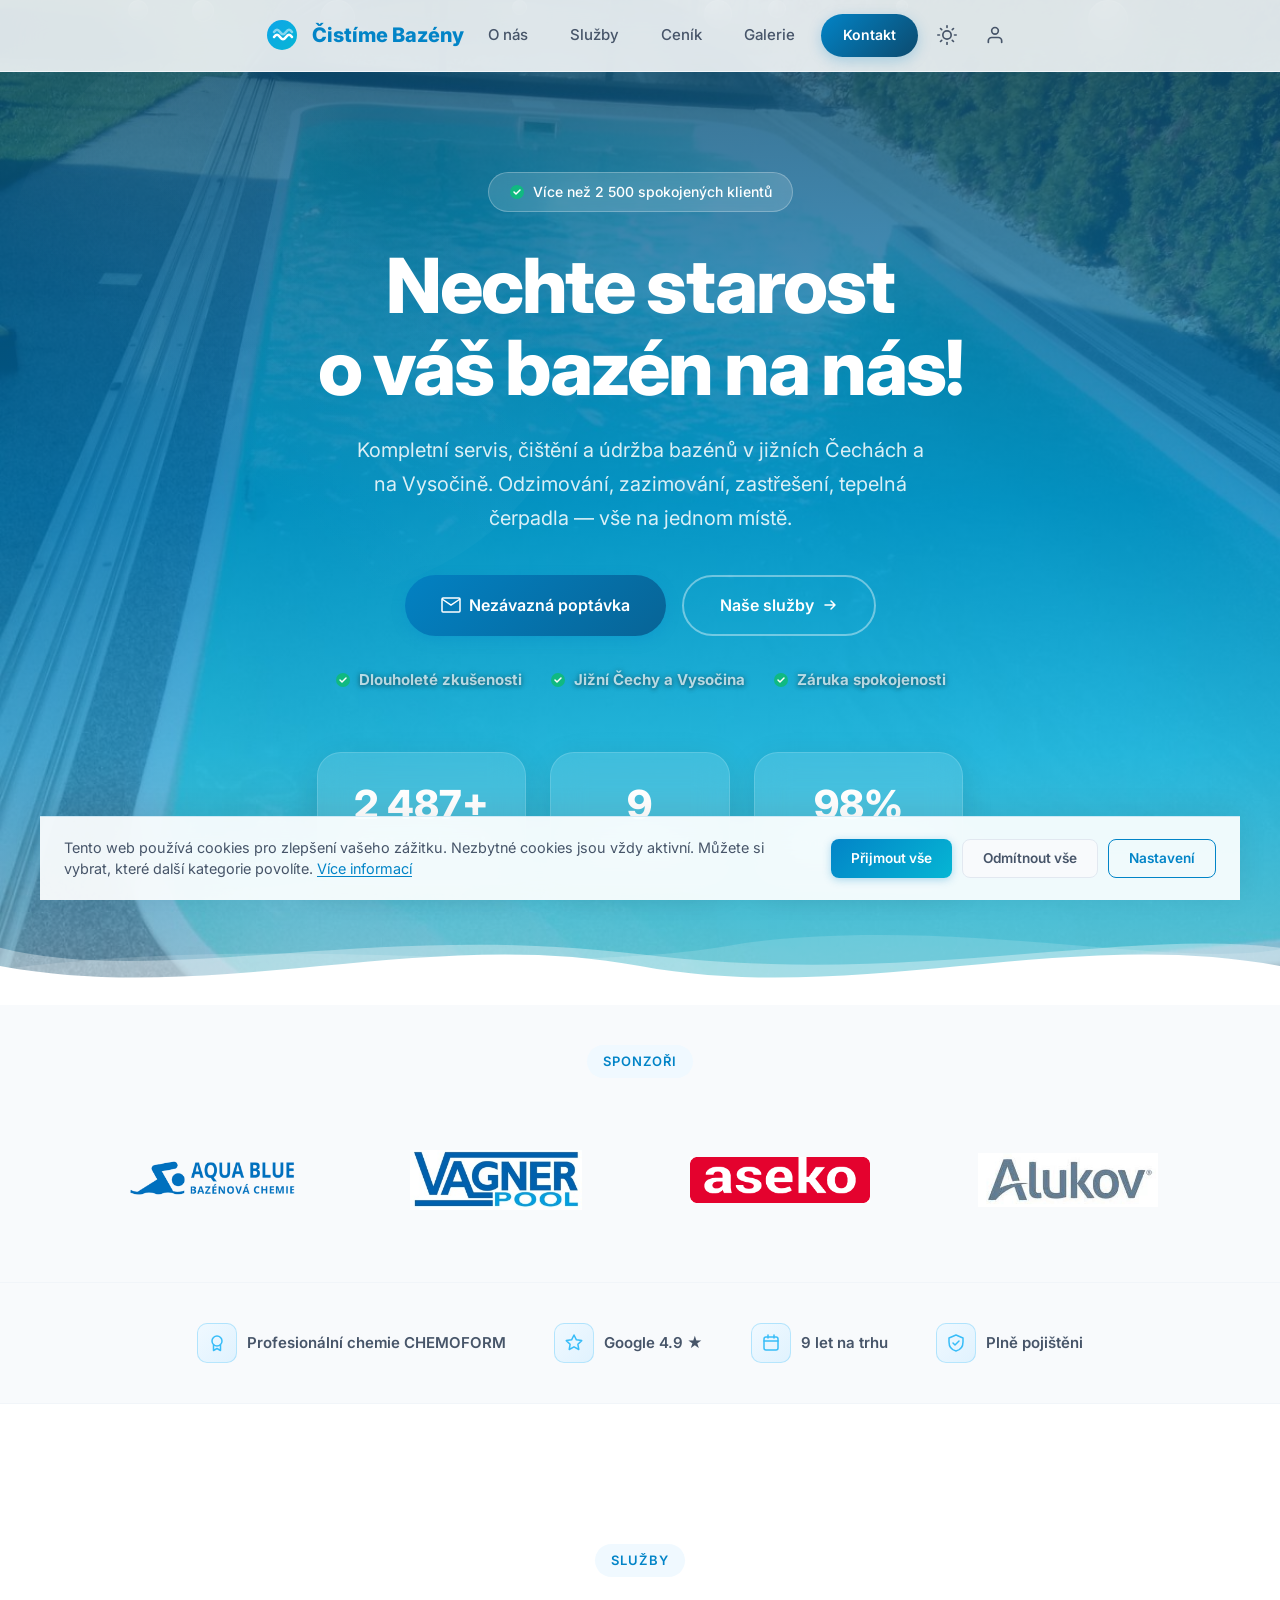
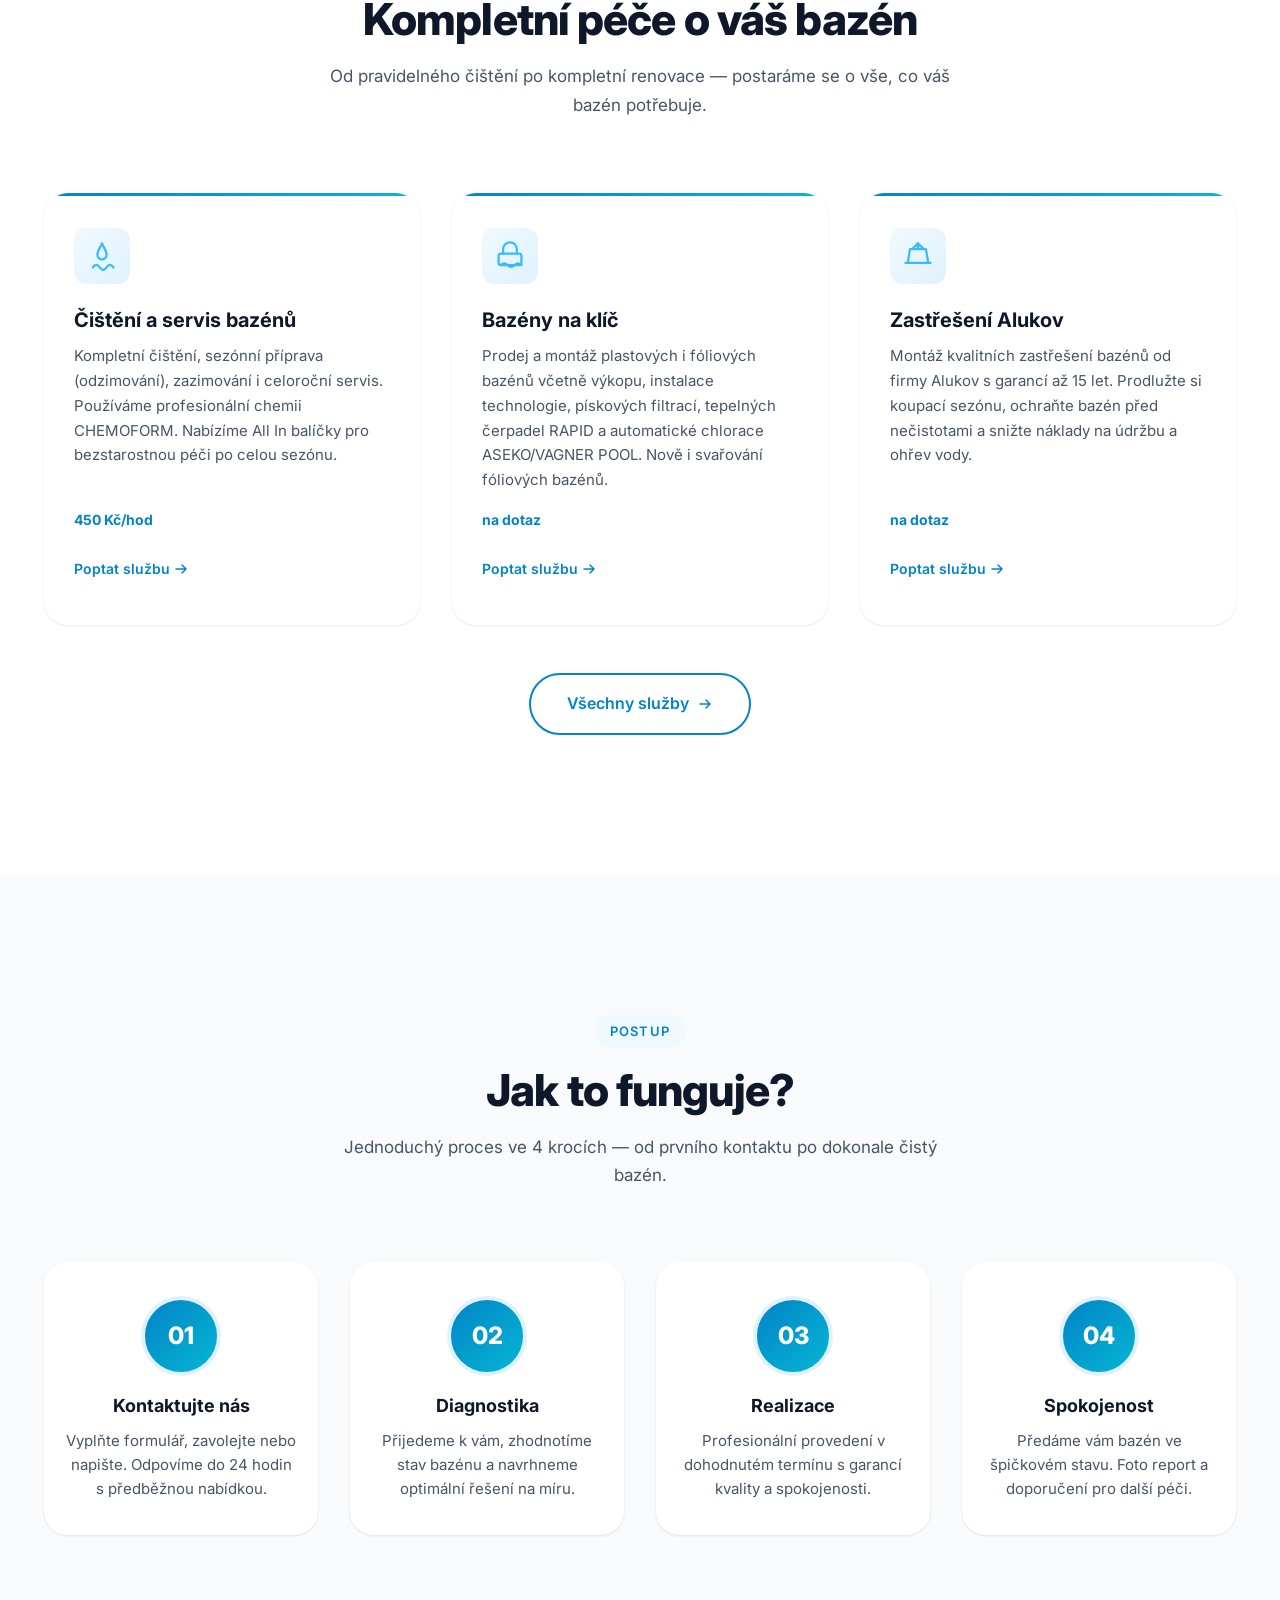
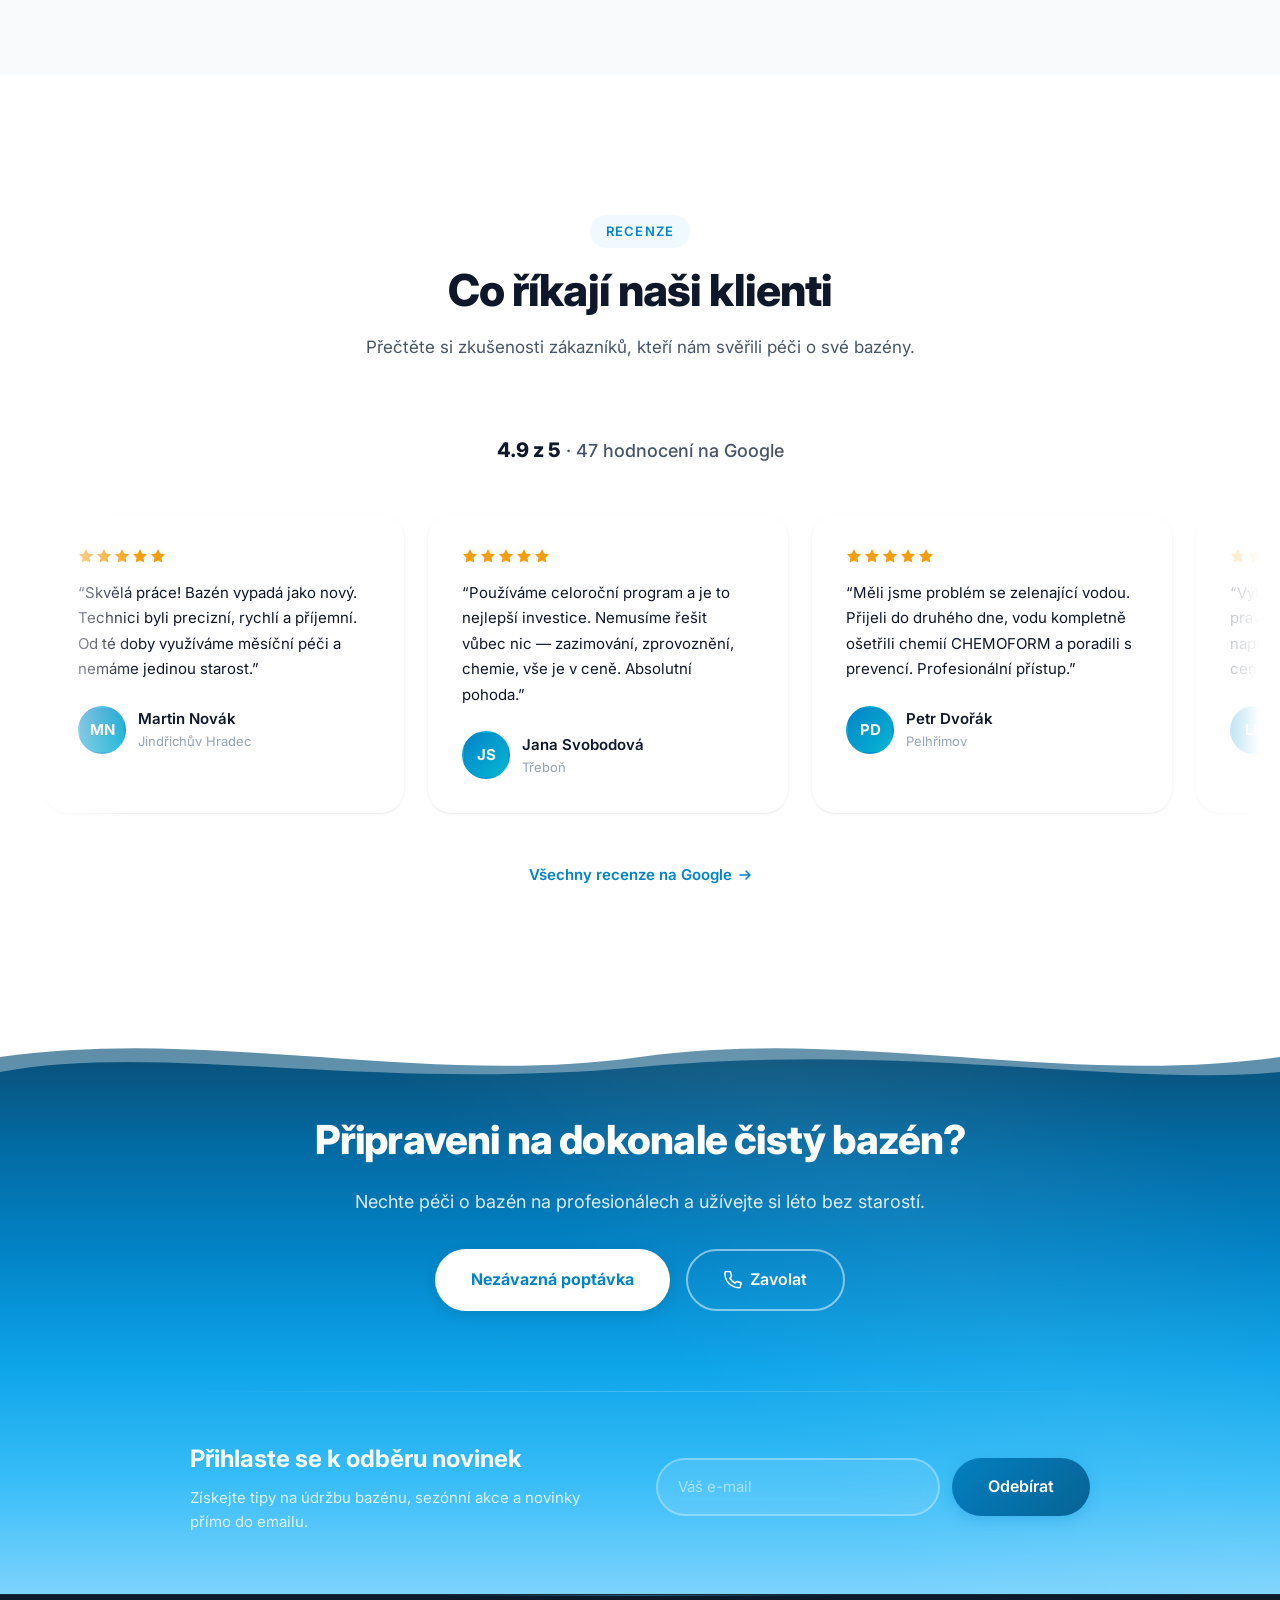
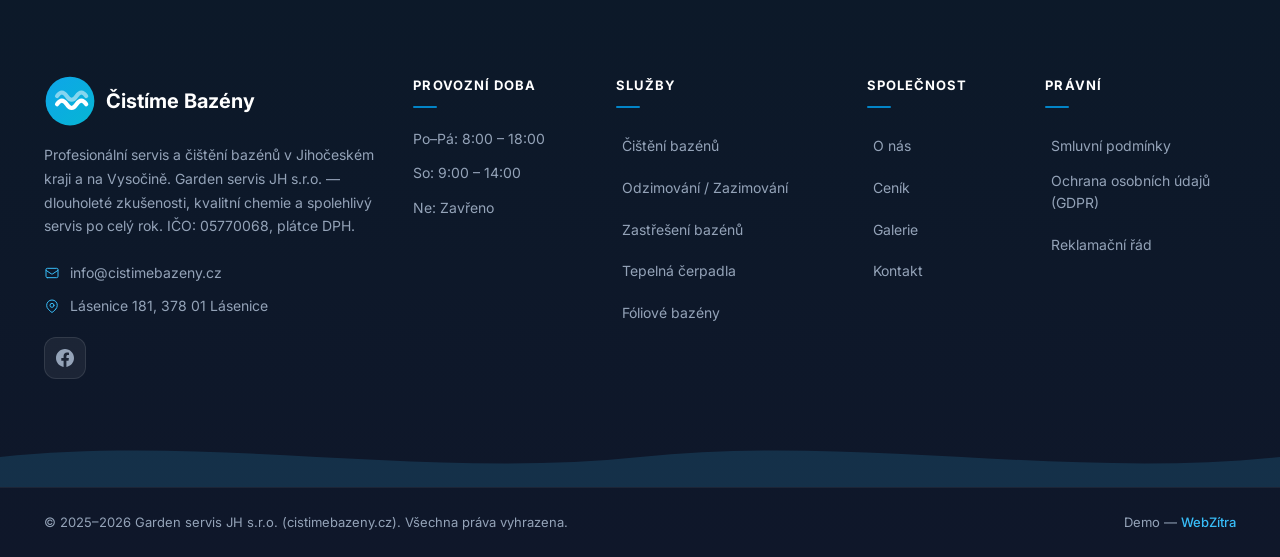
==== commit 6c3c0bb3: "feat: galerie reálných fotek, vylepšení služeb a O nás - Nahrazeny stockové fotky u Čištění a Zazimo" ====
--- a/index.html
+++ b/index.html
@@ -16,7 +16,7 @@
     <meta property="og:type" content="website">
     <meta property="og:locale" content="cs_CZ">
     <meta property="og:url" content="https://www.cistimebazeny.cz/">
-    <meta property="og:image" content="https://images.unsplash.com/photo-1572331165267-854da2b10ccc?w=1200&h=630&fit=crop">
+    <meta property="og:image" content="images/gallery/hero-pool-garden.jpg">
 
     <!-- Favicon -->
     <link rel="icon" type="image/svg+xml" href="data:image/svg+xml,%3Csvg xmlns='http://www.w3.org/2000/svg' viewBox='0 0 32 32'%3E%3Cdefs%3E%3ClinearGradient id='g' x1='0' y1='0' x2='1' y2='1'%3E%3Cstop offset='0%25' stop-color='%230ea5e9'/%3E%3Cstop offset='100%25' stop-color='%2306b6d4'/%3E%3C/linearGradient%3E%3C/defs%3E%3Ccircle cx='16' cy='16' r='15' fill='url(%23g)'/%3E%3Cpath d='M8 18c2-3 4-3 6 0s4 3 6 0 4-3 6 0' stroke='white' stroke-width='2.5' fill='none' stroke-linecap='round'/%3E%3Cpath d='M8 13c2-3 4-3 6 0s4 3 6 0 4-3 6 0' stroke='white' stroke-width='2.5' fill='none' stroke-linecap='round' opacity='.5'/%3E%3C/svg%3E">
@@ -33,9 +33,9 @@
     <link href="https://fonts.googleapis.com/css2?family=Inter:wght@400;500;600;700;800&display=swap" rel="stylesheet">
 
     <!-- Styles -->
-    <link rel="stylesheet" href="css/style.css?v=13">
-    <link rel="stylesheet" href="css/hero.css?v=13">
-    <link rel="stylesheet" href="css/cookies.css?v=13">
+    <link rel="stylesheet" href="css/style.css?v=14">
+    <link rel="stylesheet" href="css/hero.css?v=14">
+    <link rel="stylesheet" href="css/cookies.css?v=14">
 
     <!-- Structured Data: LocalBusiness -->
     <script type="application/ld+json">
@@ -109,7 +109,7 @@
     <!-- ===================== HERO ===================== -->
     <header class="hero hero-water">
         <!-- Background Photo -->
-        <div class="hero-water-bg" style="background-image: url('https://images.unsplash.com/photo-1572331165267-854da2b10ccc?w=1920&h=1080&fit=crop&q=80');" aria-hidden="true"></div>
+        <div class="hero-water-bg" style="background-image: url('images/gallery/hero-pool-garden.jpg');" aria-hidden="true"></div>
         <!-- Water Animation Elements -->
         <div class="hero-bubbles">
             <div class="hero-bubble" style="left: 10%; width: 20px; height: 20px; animation-duration: 12s; animation-delay: 0s;"></div>
@@ -188,6 +188,29 @@
         </div>
     </header>
 
+    <!-- ===================== SPONZOŘI ===================== -->
+    <section class="social-proof sponsors-bar">
+        <div class="container">
+            <div class="section-header animate-on-scroll" style="margin-bottom: 24px;">
+                <span class="section-tag">Sponzoři</span>
+            </div>
+            <div class="sponsors-grid animate-on-scroll">
+                <div class="sponsor-logo">
+                    <img src="images/logos/aqua-blue.png" alt="AQUA BLUE — bazénová chemie" loading="lazy" decoding="async">
+                </div>
+                <div class="sponsor-logo">
+                    <img src="images/logos/vagner-pool.jpg" alt="VAGNER POOL — bazénová technologie" loading="lazy" decoding="async">
+                </div>
+                <div class="sponsor-logo">
+                    <img src="images/logos/aseko.png" alt="ASEKO — automatizace úpravy vody" loading="lazy" decoding="async">
+                </div>
+                <div class="sponsor-logo">
+                    <img src="images/logos/alukov.jpeg" alt="Alukov — zastřešení bazénů" loading="lazy" decoding="async">
+                </div>
+            </div>
+        </div>
+    </section>
+
     <!-- ===================== SOCIAL PROOF ===================== -->
     <div class="social-proof">
         <div class="container">
@@ -250,8 +273,8 @@
                                 <path d="M6 24c2-3 4-3 6 0s4 3 6 0 4-3 6 0"/>
                             </svg>
                         </div>
-                        <h3>Čištění bazénů</h3>
-                        <p>Mechanické i chemické čištění bazénů profesionální chemií CHEMOFORM. Odstranění řas, usazenin a nečistot.</p>
+                        <h3>Čištění a servis bazénů</h3>
+                        <p>Kompletní čištění, sezónní příprava (odzimování), zazimování i celoroční servis. Používáme profesionální chemii CHEMOFORM. Nabízíme All In balíčky pro bezstarostnou péči po celou sezónu.</p>
                         <span class="service-price">450 Kč/hod</span>
                         <a href="kontakt.html?service=cisteni" class="service-link">
                             Poptat službu
@@ -264,14 +287,15 @@
                     <div class="service-card-body">
                         <div class="service-icon">
                             <svg width="32" height="32" viewBox="0 0 28 28" fill="none" stroke="#38bdf8" stroke-width="2" stroke-linecap="round" stroke-linejoin="round" aria-hidden="true">
-                                <circle cx="14" cy="14" r="6"/>
-                                <path d="M14 5v3M14 20v3M5 14h3M20 14h3M8 8l2 2M18 18l2 2M8 20l2-2M18 10l2-2"/>
+                                <rect x="4" y="12" width="20" height="10" rx="2"/>
+                                <path d="M8 12V8a6 6 0 0112 0v4"/>
+                                <path d="M6 22c2-2 4-2 6 0s4 2 6 0 4-2 6 0"/>
                             </svg>
                         </div>
-                        <h3>Sezónní příprava / Odzimování</h3>
-                        <p>Kompletní jarní zprovoznění bazénu — vyčištění, kontrola technologie, úprava vody a uvedení do provozu.</p>
-                        <span class="service-price">od 1 600 Kč</span>
-                        <a href="kontakt.html?service=odzimovani" class="service-link">
+                        <h3>Bazény na klíč</h3>
+                        <p>Prodej a montáž plastových i fóliových bazénů včetně výkopu, instalace technologie, pískových filtrací, tepelných čerpadel RAPID a automatické chlorace ASEKO/VAGNER POOL. Nově i svařování fóliových bazénů.</p>
+                        <span class="service-price">na dotaz</span>
+                        <a href="kontakt.html?service=bazeny" class="service-link">
                             Poptat službu
                             <svg width="14" height="14" viewBox="0 0 14 14" fill="none" aria-hidden="true"><path d="M2 7h10M8 3l4 4-4 4" stroke="currentColor" stroke-width="1.5" stroke-linecap="round" stroke-linejoin="round"/></svg>
                         </a>
@@ -282,15 +306,16 @@
                     <div class="service-card-body">
                         <div class="service-icon">
                             <svg width="32" height="32" viewBox="0 0 28 28" fill="none" stroke="#38bdf8" stroke-width="2" stroke-linecap="round" stroke-linejoin="round" aria-hidden="true">
-                                <path d="M10 4h8v8l-1.5 3h-5L10 12V4z"/>
-                                <path d="M13 15v4M15 15v4M10 19h8"/>
-                                <path d="M7 25h14"/>
+                                <path d="M3 20h22"/>
+                                <path d="M5 20l2-12h14l2 12"/>
+                                <path d="M9 8l5-5 5 5"/>
+                                <path d="M14 3v5"/>
                             </svg>
                         </div>
-                        <h3>Zazimování bazénů</h3>
-                        <p>Bezpečné zazimování vašeho bazénu — ochrana před mrazem, ošetření vody a zakrytí bazénu na zimu.</p>
-                        <span class="service-price">od 1 500 Kč</span>
-                        <a href="kontakt.html?service=zazimovani" class="service-link">
+                        <h3>Zastřešení Alukov</h3>
+                        <p>Montáž kvalitních zastřešení bazénů od firmy Alukov s garancí až 15 let. Prodlužte si koupací sezónu, ochraňte bazén před nečistotami a snižte náklady na údržbu a ohřev vody.</p>
+                        <span class="service-price">na dotaz</span>
+                        <a href="kontakt.html?service=zastreseni" class="service-link">
                             Poptat službu
                             <svg width="14" height="14" viewBox="0 0 14 14" fill="none" aria-hidden="true"><path d="M2 7h10M8 3l4 4-4 4" stroke="currentColor" stroke-width="1.5" stroke-linecap="round" stroke-linejoin="round"/></svg>
                         </a>
@@ -661,7 +686,7 @@
     <div id="cookie-banner" class="cookie-banner"></div>
 
     <!-- Scripts -->
-    <script src="js/cookies.js?v=13" defer></script>
-    <script src="js/main.js?v=13" defer></script>
+    <script src="js/cookies.js?v=14" defer></script>
+    <script src="js/main.js?v=14" defer></script>
 </body>
 </html>
--- a/css/style.css
+++ b/css/style.css
@@ -333,6 +333,39 @@
     font-weight: 700; border-radius: var(--radius-full); letter-spacing: .02em;
 }
 
+/* ─── Sponsors ─── */
+.sponsors-bar .section-header { padding-top: 0; }
+.sponsors-bar .section-title { font-size: var(--font-h3); }
+.sponsors-grid {
+    display: flex;
+    justify-content: center;
+    align-items: center;
+    flex-wrap: wrap;
+    gap: 40px 60px;
+    padding: 16px 0;
+}
+.sponsor-logo {
+    display: flex;
+    align-items: center;
+    justify-content: center;
+    padding: 16px 24px;
+    border-radius: 12px;
+    transition: transform 0.3s ease, box-shadow 0.3s ease;
+}
+.sponsor-logo:hover {
+    transform: translateY(-4px);
+    box-shadow: 0 8px 24px rgba(0,0,0,0.08);
+}
+.sponsor-logo img {
+    max-height: 60px;
+    max-width: 180px;
+    width: auto;
+    object-fit: contain;
+}
+[data-theme="dark"] .sponsor-logo img {
+    filter: brightness(0.9) contrast(1.1);
+}
+
 /* ─── Service Cards ─── */
 .services-grid { display: grid; grid-template-columns: repeat(3, 1fr); gap: 24px; }
 .service-card {
@@ -1091,7 +1124,7 @@
 /* ─── Responsive: Tablet ─── */
 @media (max-width: 1024px) {
     .about-grid { grid-template-columns: repeat(2, 1fr); }
-    .services-grid { grid-template-columns: repeat(2, 1fr); }
+    .services-grid { grid-template-columns: 1fr; }
     .steps-grid { grid-template-columns: repeat(2, 1fr); gap: 32px; }
     .steps-grid::before { display: none; }
     .pricing-grid { grid-template-columns: repeat(3, 1fr); gap: 16px; }
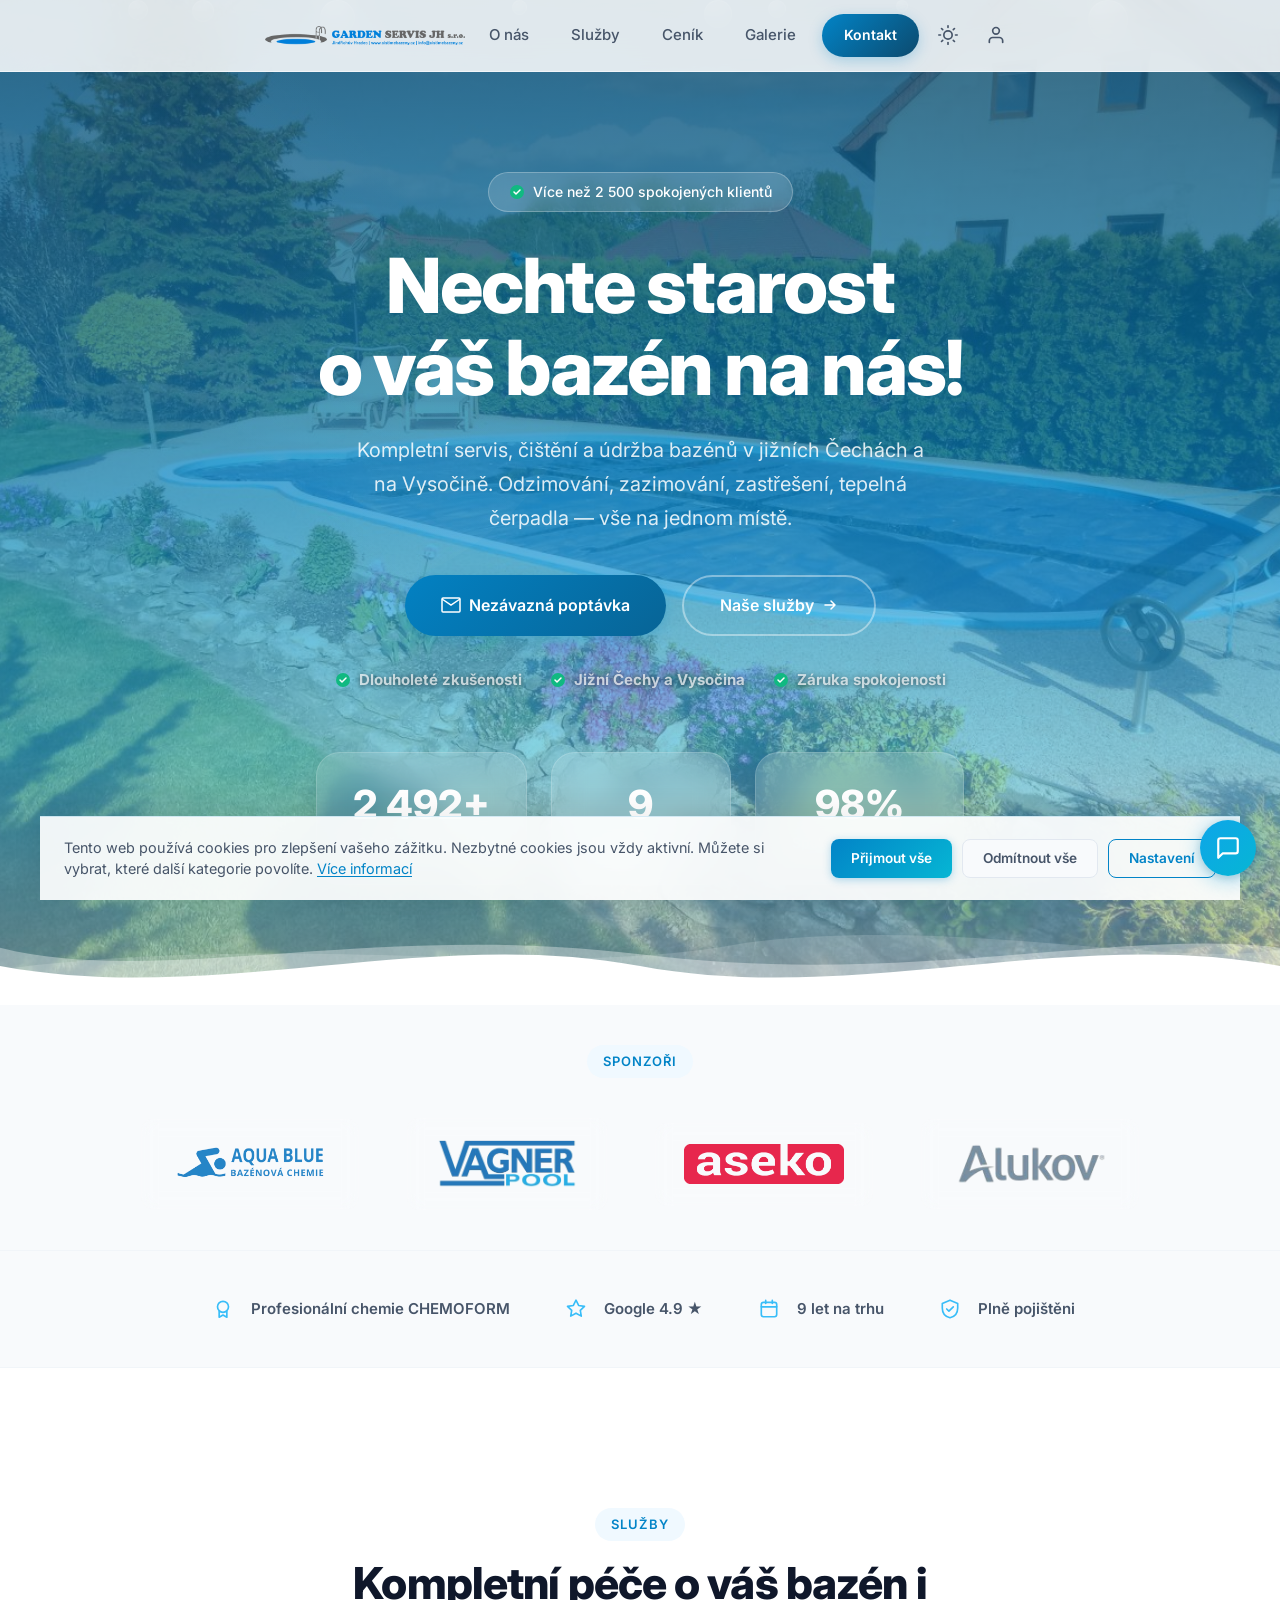
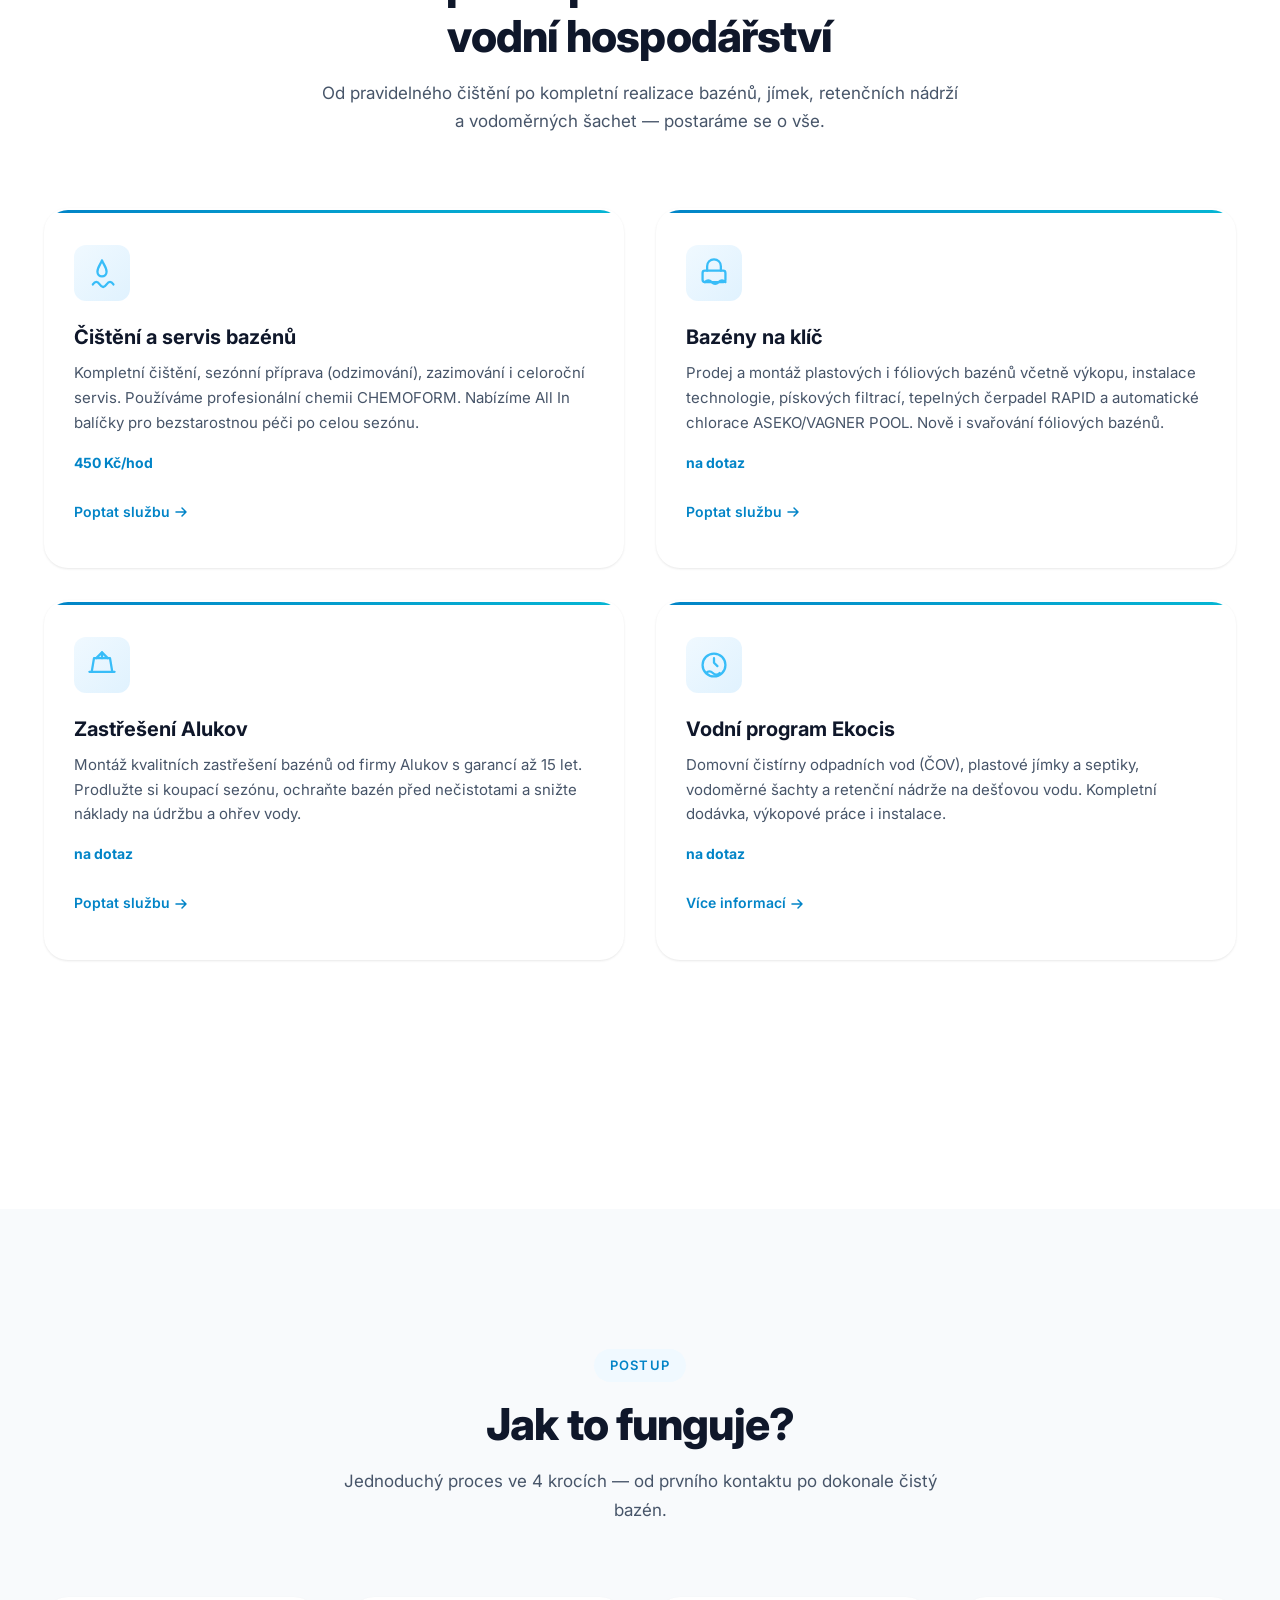
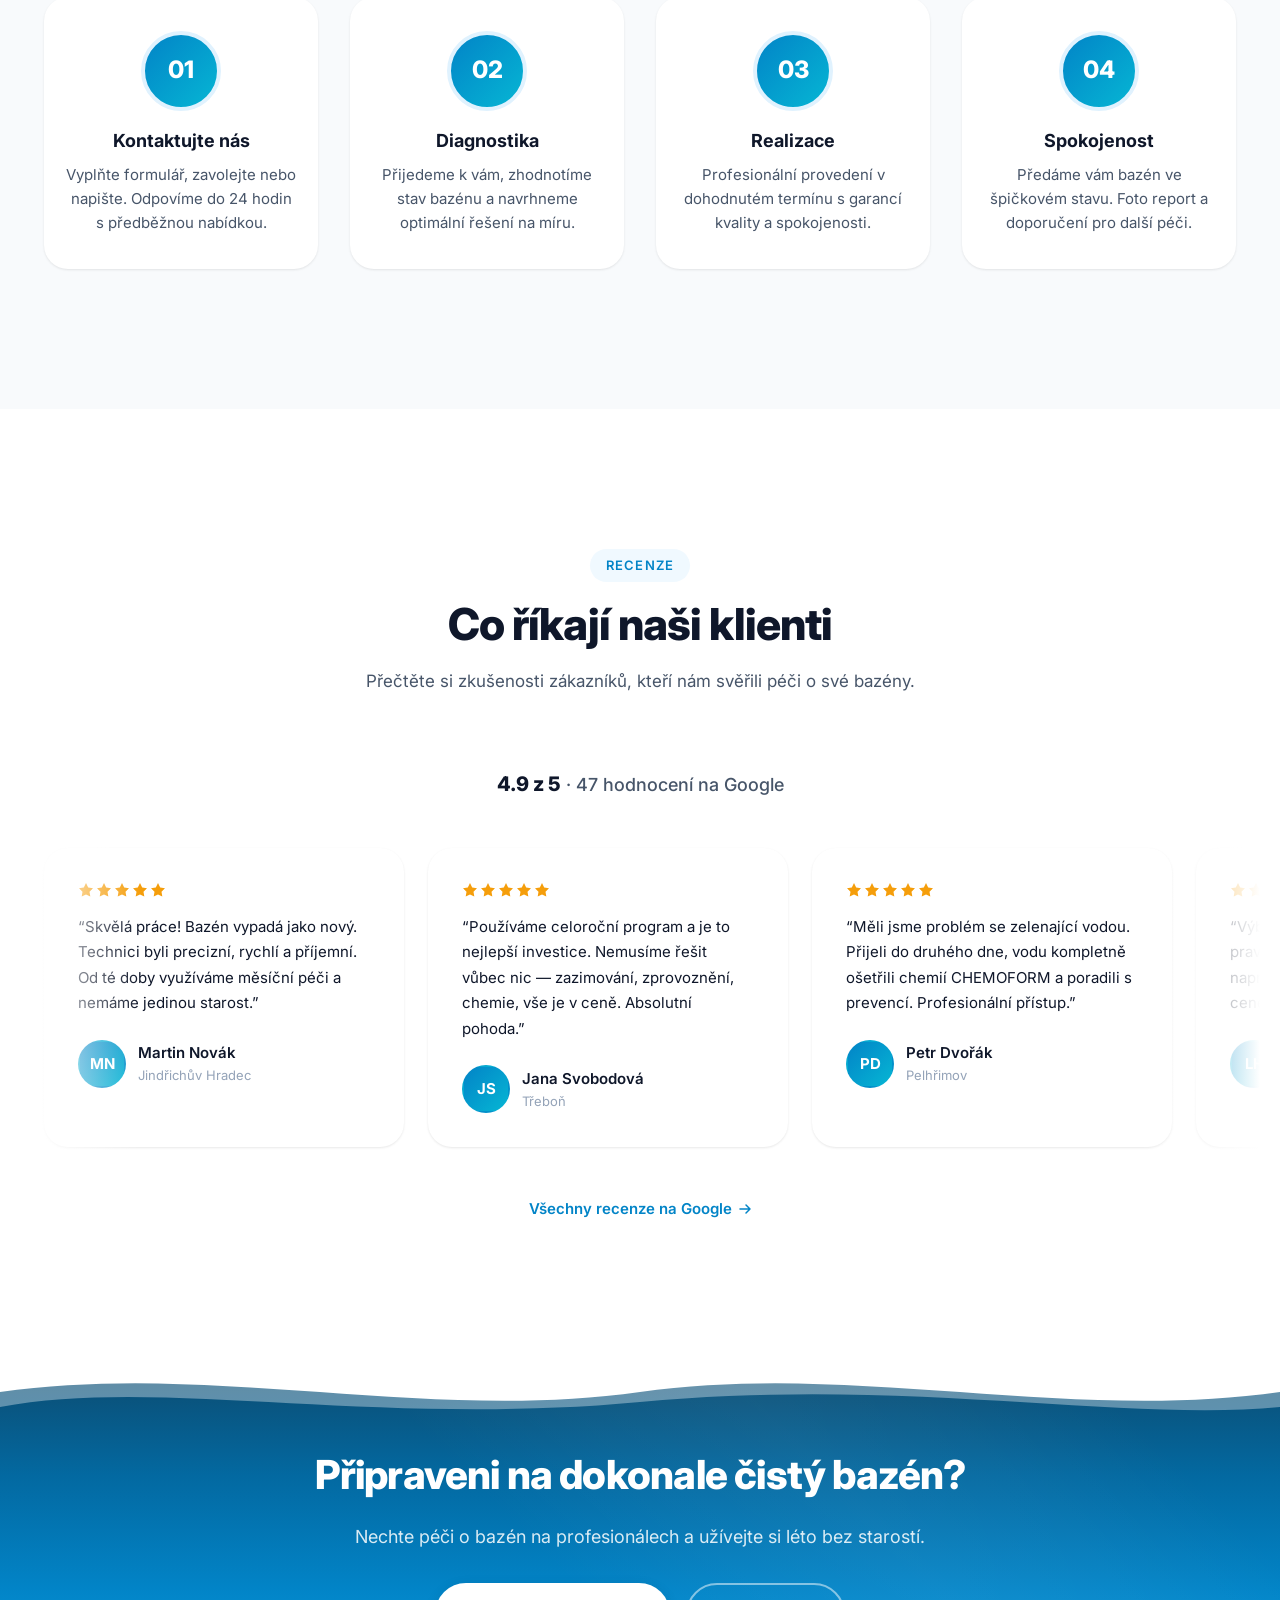
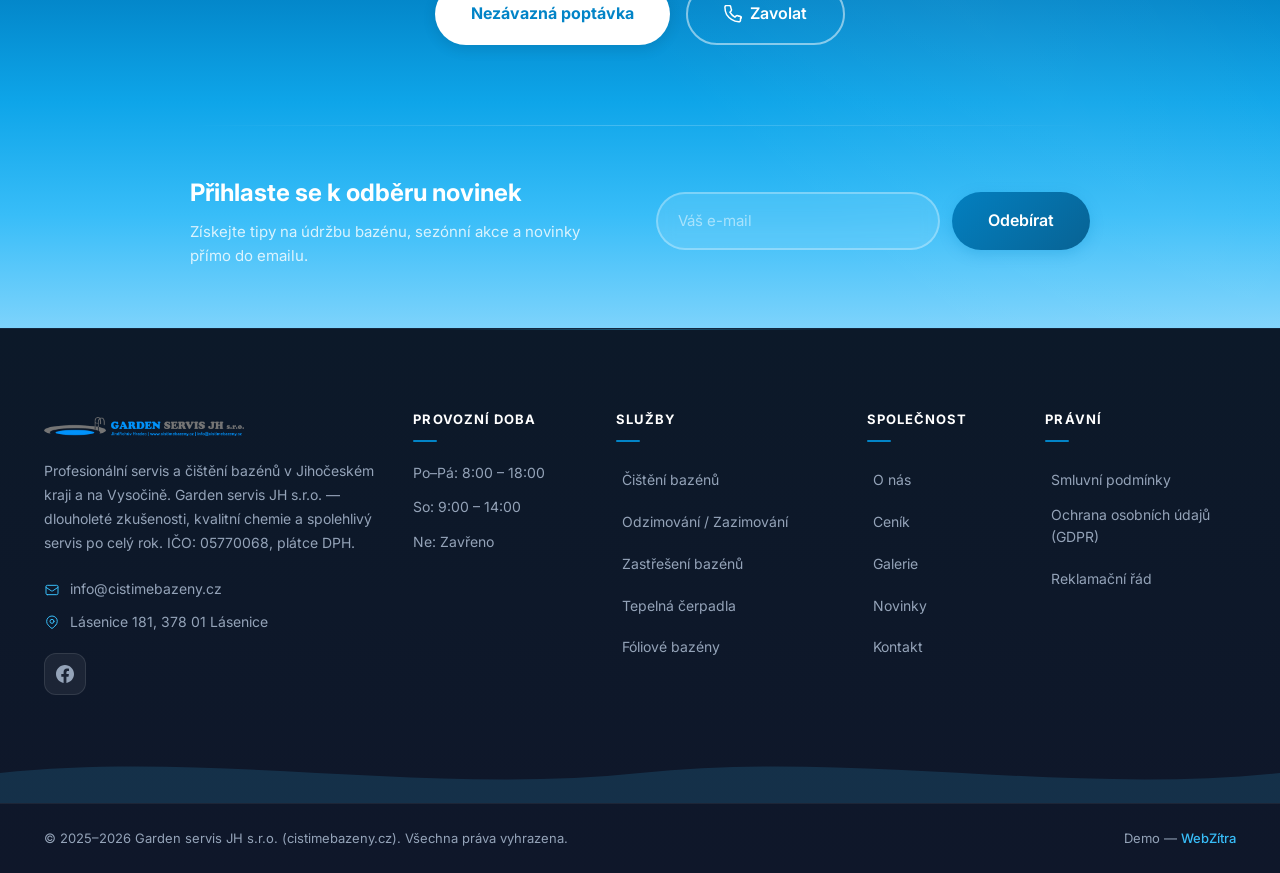
==== commit 7bdaa883: "feat: kompletni upgrade — admin panel, klientska zona, auth, AI chat, galerie, favicon - Admin panel" ====
--- a/index.html
+++ b/index.html
@@ -2,6 +2,7 @@
 <html lang="cs">
 <head>
     <meta charset="UTF-8">
+    <link rel="icon" type="image/svg+xml" href="favicon.svg">
     <meta name="viewport" content="width=device-width, initial-scale=1.0">
     <title>Čistíme bazény – Servis a čištění bazénů | Jižní Čechy a Vysočina</title>
     <meta name="description" content="Kompletní servis, čištění a údržba bazénů v Jihočeském kraji a na Vysočině. Odzimování, zazimování, zastřešení, tepelná čerpadla. Garden servis JH s.r.o.">
@@ -16,7 +17,7 @@
     <meta property="og:type" content="website">
     <meta property="og:locale" content="cs_CZ">
     <meta property="og:url" content="https://www.cistimebazeny.cz/">
-    <meta property="og:image" content="images/gallery/hero-pool-garden.jpg">
+    <meta property="og:image" content="images/gallery/hero-main.jpg">
 
     <!-- Favicon -->
     <link rel="icon" type="image/svg+xml" href="data:image/svg+xml,%3Csvg xmlns='http://www.w3.org/2000/svg' viewBox='0 0 32 32'%3E%3Cdefs%3E%3ClinearGradient id='g' x1='0' y1='0' x2='1' y2='1'%3E%3Cstop offset='0%25' stop-color='%230ea5e9'/%3E%3Cstop offset='100%25' stop-color='%2306b6d4'/%3E%3C/linearGradient%3E%3C/defs%3E%3Ccircle cx='16' cy='16' r='15' fill='url(%23g)'/%3E%3Cpath d='M8 18c2-3 4-3 6 0s4 3 6 0 4-3 6 0' stroke='white' stroke-width='2.5' fill='none' stroke-linecap='round'/%3E%3Cpath d='M8 13c2-3 4-3 6 0s4 3 6 0 4-3 6 0' stroke='white' stroke-width='2.5' fill='none' stroke-linecap='round' opacity='.5'/%3E%3C/svg%3E">
@@ -36,6 +37,7 @@
     <link rel="stylesheet" href="css/style.css?v=14">
     <link rel="stylesheet" href="css/hero.css?v=14">
     <link rel="stylesheet" href="css/cookies.css?v=14">
+    <link rel="stylesheet" href="css/ai-chat.css?v=1">
 
     <!-- Structured Data: LocalBusiness -->
     <script type="application/ld+json">
@@ -55,7 +57,7 @@
             "addressCountry": "CZ"
         },
         "areaServed": "Jihočeský kraj a Vysočina",
-        "serviceType": ["Čištění bazénů", "Servis bazénů", "Zastřešení bazénů", "Zazimování", "Odzimování"],
+        "serviceType": ["Čištění bazénů", "Servis bazénů", "Zastřešení bazénů", "Zazimování", "Odzimování", "Čistírny odpadních vod", "Plastové jímky", "Vodoměrné šachty", "Retenční nádrže"],
         "aggregateRating": {
             "@type": "AggregateRating",
             "ratingValue": "4.9",
@@ -74,13 +76,7 @@
     <nav class="navbar" id="navbar">
         <div class="container nav-container">
             <a href="index.html" class="nav-logo">
-                <svg width="32" height="32" viewBox="0 0 32 32" fill="none">
-                    <defs><linearGradient id="logoGrad" x1="0" y1="0" x2="1" y2="1"><stop offset="0%" stop-color="#0ea5e9"/><stop offset="100%" stop-color="#06b6d4"/></linearGradient></defs>
-                    <circle cx="16" cy="16" r="15" fill="url(#logoGrad)"/>
-                    <path d="M8 18c2-3 4-3 6 0s4 3 6 0 4-3 6 0" stroke="white" stroke-width="2.5" fill="none" stroke-linecap="round"/>
-                    <path d="M8 13c2-3 4-3 6 0s4 3 6 0 4-3 6 0" stroke="white" stroke-width="2.5" fill="none" stroke-linecap="round" opacity=".5"/>
-                </svg>
-                Čistíme Bazény
+                <img src="images/logos/logo-garden-servis.png" alt="Garden servis JH s.r.o." height="36">
             </a>
             <div class="nav-links" id="navLinks">
                 <a href="o-nas.html">O nás</a>
@@ -93,7 +89,7 @@
                     <svg class="theme-icon-moon" width="20" height="20" viewBox="0 0 24 24" fill="none" stroke="currentColor" stroke-width="2" stroke-linecap="round" stroke-linejoin="round"><path d="M21 12.79A9 9 0 1 1 11.21 3 7 7 0 0 0 21 12.79z"/></svg>
                     <span class="nav-icon-label theme-label">Tmavý režim</span>
                 </button>
-                <a href="registrace.html" class="nav-user-btn" aria-label="Přihlášení / Registrace" title="Přihlášení">
+                <a href="prihlaseni.html" class="nav-user-btn" aria-label="Přihlášení / Registrace" title="Přihlášení">
                     <svg width="20" height="20" viewBox="0 0 24 24" fill="none" stroke="currentColor" stroke-width="2" stroke-linecap="round" stroke-linejoin="round"><path d="M20 21v-2a4 4 0 0 0-4-4H8a4 4 0 0 0-4 4v2"/><circle cx="12" cy="7" r="4"/></svg>
                     <span class="nav-icon-label">Přihlášení</span>
                 </a>
@@ -109,7 +105,7 @@
     <!-- ===================== HERO ===================== -->
     <header class="hero hero-water">
         <!-- Background Photo -->
-        <div class="hero-water-bg" style="background-image: url('images/gallery/hero-pool-garden.jpg');" aria-hidden="true"></div>
+        <div class="hero-water-bg" style="background-image: url('images/gallery/hero-main.jpg');" aria-hidden="true"></div>
         <!-- Water Animation Elements -->
         <div class="hero-bubbles">
             <div class="hero-bubble" style="left: 10%; width: 20px; height: 20px; animation-duration: 12s; animation-delay: 0s;"></div>
@@ -199,13 +195,13 @@
                     <img src="images/logos/aqua-blue.png" alt="AQUA BLUE — bazénová chemie" loading="lazy" decoding="async">
                 </div>
                 <div class="sponsor-logo">
-                    <img src="images/logos/vagner-pool.jpg" alt="VAGNER POOL — bazénová technologie" loading="lazy" decoding="async">
+                    <img src="images/logos/vagner-pool.png" alt="VAGNER POOL — bazénová technologie" loading="lazy" decoding="async">
                 </div>
                 <div class="sponsor-logo">
                     <img src="images/logos/aseko.png" alt="ASEKO — automatizace úpravy vody" loading="lazy" decoding="async">
                 </div>
                 <div class="sponsor-logo">
-                    <img src="images/logos/alukov.jpeg" alt="Alukov — zastřešení bazénů" loading="lazy" decoding="async">
+                    <img src="images/logos/alukov.png" alt="Alukov — zastřešení bazénů" loading="lazy" decoding="async">
                 </div>
             </div>
         </div>
@@ -260,8 +256,8 @@
         <div class="container">
             <div class="section-header animate-on-scroll">
                 <span class="section-tag">Služby</span>
-                <h2 class="section-title">Kompletní péče o váš bazén</h2>
-                <p class="section-desc">Od pravidelného čištění po kompletní renovace — postaráme se o vše, co váš bazén potřebuje.</p>
+                <h2 class="section-title">Kompletní péče o váš bazén i vodní hospodářství</h2>
+                <p class="section-desc">Od pravidelného čištění po kompletní realizace bazénů, jímek, retenčních nádrží a vodoměrných šachet — postaráme se o vše.</p>
             </div>
             <div class="services-grid">
                 <div class="service-card animate-on-scroll">
@@ -317,6 +313,25 @@
                         <span class="service-price">na dotaz</span>
                         <a href="kontakt.html?service=zastreseni" class="service-link">
                             Poptat službu
+                            <svg width="14" height="14" viewBox="0 0 14 14" fill="none" aria-hidden="true"><path d="M2 7h10M8 3l4 4-4 4" stroke="currentColor" stroke-width="1.5" stroke-linecap="round" stroke-linejoin="round"/></svg>
+                        </a>
+                    </div>
+                </div>
+                <div class="service-card animate-on-scroll">
+                    <div class="service-accent"></div>
+                    <div class="service-card-body">
+                        <div class="service-icon">
+                            <svg width="32" height="32" viewBox="0 0 28 28" fill="none" stroke="#38bdf8" stroke-width="2" stroke-linecap="round" stroke-linejoin="round" aria-hidden="true">
+                                <circle cx="14" cy="14" r="10"/>
+                                <path d="M14 8v4l3 3"/>
+                                <path d="M7 21c2-2 4-2 6 0s4 2 6 0"/>
+                            </svg>
+                        </div>
+                        <h3>Vodní program Ekocis</h3>
+                        <p>Domovní čistírny odpadních vod (ČOV), plastové jímky a septiky, vodoměrné šachty a retenční nádrže na dešťovou vodu. Kompletní dodávka, výkopové práce i instalace.</p>
+                        <span class="service-price">na dotaz</span>
+                        <a href="sluzby.html#ekocis" class="service-link">
+                            Více informací
                             <svg width="14" height="14" viewBox="0 0 14 14" fill="none" aria-hidden="true"><path d="M2 7h10M8 3l4 4-4 4" stroke="currentColor" stroke-width="1.5" stroke-linecap="round" stroke-linejoin="round"/></svg>
                         </a>
                     </div>
@@ -608,13 +623,7 @@
             <div class="footer-grid">
                 <div class="footer-brand">
 <a href="index.html" class="nav-logo footer-brand-logo">
-                        <svg width="40" height="40" viewBox="0 0 32 32" fill="none">
-                            <defs><linearGradient id="logoGradF" x1="0" y1="0" x2="1" y2="1"><stop offset="0%" stop-color="#0ea5e9"/><stop offset="100%" stop-color="#06b6d4"/></linearGradient></defs>
-                            <circle cx="16" cy="16" r="15" fill="url(#logoGradF)"/>
-                            <path d="M8 18c2-3 4-3 6 0s4 3 6 0 4-3 6 0" stroke="white" stroke-width="2.5" fill="none" stroke-linecap="round"/>
-                            <path d="M8 13c2-3 4-3 6 0s4 3 6 0 4-3 6 0" stroke="white" stroke-width="2.5" fill="none" stroke-linecap="round" opacity=".5"/>
-                        </svg>
-                        Čistíme Bazény
+                        <img src="images/logos/logo-garden-servis.png" alt="Garden servis JH s.r.o." height="40">
                     </a>
                     <p class="footer-desc">Profesionální servis a čištění bazénů v Jihočeském kraji a na Vysočině. Garden servis JH s.r.o. — dlouholeté zkušenosti, kvalitní chemie a spolehlivý servis po celý rok. IČO: 05770068, plátce DPH.</p>
                     <div class="footer-contact-item">
@@ -653,6 +662,7 @@
                         <li><a href="o-nas.html">O nás</a></li>
                         <li><a href="cenik.html">Ceník</a></li>
                         <li><a href="galerie.html">Galerie</a></li>
+                        <li><a href="novinky.html">Novinky</a></li>
                         <li><a href="kontakt.html">Kontakt</a></li>
                     </ul>
                 </div>
@@ -688,5 +698,6 @@
     <!-- Scripts -->
     <script src="js/cookies.js?v=14" defer></script>
     <script src="js/main.js?v=14" defer></script>
+    <script src="js/ai-chat.js?v=1" defer></script>
 </body>
 </html>
--- a/css/style.css
+++ b/css/style.css
@@ -99,6 +99,7 @@
 /* ─── Buttons ─── */
 .btn {
     display: inline-flex; align-items: center; justify-content: center; gap: 8px;
+    padding: 14px 28px; font-size: 16px;
     font-weight: 600; border-radius: var(--radius-full); transition: var(--transition);
     white-space: nowrap; position: relative; overflow: hidden; cursor: pointer; text-decoration: none; border: none;
 }
@@ -166,6 +167,16 @@
     font-size: 20px; font-weight: 800; color: var(--text); z-index: 1001;
     margin-right: 8px; transition: var(--transition);
 }
+.nav-logo img {
+    height: 30px; width: auto; max-width: 200px; object-fit: contain; display: block;
+    transition: opacity 0.3s ease, filter 0.3s ease;
+}
+.nav-logo:hover img {
+    opacity: 0.85;
+}
+[data-theme="dark"] .nav-logo img {
+    filter: brightness(1.1) contrast(1.05);
+}
 .nav-logo.active-page {
     color: var(--primary);
 }
@@ -284,19 +295,10 @@
     font-size: 15px; font-weight: 600; color: var(--text-secondary);
 }
 .social-proof-icon {
-    width: 40px; height: 40px; display: flex; align-items: center; justify-content: center;
-    background: linear-gradient(135deg, var(--primary-50), var(--primary-100));
-    border: 1.5px solid rgba(56,189,248,0.3);
-    border-radius: 10px; flex-shrink: 0;
-    transition: all 0.4s ease;
-}
-.social-proof-icon svg { display: block; transition: all 0.4s ease; }
-.social-proof-item:hover .social-proof-icon {
-    background: linear-gradient(135deg, var(--primary), var(--accent));
-    border-color: transparent;
-    transform: scale(1.08) rotate(-3deg);
-}
-.social-proof-item:hover .social-proof-icon svg { filter: brightness(0) invert(1); }
+    width: 36px; height: 36px; display: flex; align-items: center; justify-content: center;
+    flex-shrink: 0;
+}
+.social-proof-icon svg { display: block; width: 22px; height: 22px; }
 
 /* ─── About Cards ─── */
 .about-grid { display: grid; grid-template-columns: repeat(4, 1fr); gap: 24px; }
@@ -341,33 +343,47 @@
     justify-content: center;
     align-items: center;
     flex-wrap: wrap;
-    gap: 40px 60px;
-    padding: 16px 0;
+    gap: 32px 48px;
+    padding: 0;
+}
+.sponsors-grid ~ .section-header,
+.section:has(.sponsors-grid) .section-header {
+    margin-bottom: 40px;
 }
 .sponsor-logo {
     display: flex;
     align-items: center;
     justify-content: center;
-    padding: 16px 24px;
-    border-radius: 12px;
-    transition: transform 0.3s ease, box-shadow 0.3s ease;
+    padding: 20px 28px;
+    border-radius: var(--radius);
+    background: rgba(255,255,255,0.06);
+    border: 1px solid rgba(255,255,255,0.1);
+    backdrop-filter: blur(8px);
+    -webkit-backdrop-filter: blur(8px);
+    transition: transform 0.4s cubic-bezier(0.22,1,0.36,1), box-shadow 0.4s ease, background 0.4s ease, border-color 0.4s ease;
+    cursor: pointer;
 }
 .sponsor-logo:hover {
-    transform: translateY(-4px);
-    box-shadow: 0 8px 24px rgba(0,0,0,0.08);
+    transform: translateY(-6px) scale(1.03);
+    background: rgba(255,255,255,0.12);
+    border-color: rgba(56,189,248,0.3);
+    box-shadow: 0 16px 40px rgba(0,0,0,0.15), 0 0 20px rgba(56,189,248,0.08);
 }
 .sponsor-logo img {
-    max-height: 60px;
-    max-width: 180px;
+    max-height: 50px;
+    max-width: 160px;
     width: auto;
     object-fit: contain;
-}
-[data-theme="dark"] .sponsor-logo img {
-    filter: brightness(0.9) contrast(1.1);
+    opacity: 0.85;
+    transition: opacity 0.4s ease, filter 0.4s ease;
+}
+.sponsor-logo:hover img {
+    opacity: 1;
+    filter: drop-shadow(0 2px 8px rgba(56,189,248,0.15));
 }
 
 /* ─── Service Cards ─── */
-.services-grid { display: grid; grid-template-columns: repeat(3, 1fr); gap: 24px; }
+.services-grid { display: grid; grid-template-columns: repeat(2, 1fr); gap: 24px; }
 .service-card {
     position: relative;
     background: white; box-shadow: var(--shadow-sm); border-radius: var(--radius-xl);
@@ -461,13 +477,17 @@
     display: flex;
     flex-direction: column;
 }
+.pricing-card.animate-on-scroll.visible {
+    transition: all 0.4s cubic-bezier(0.22, 1, 0.36, 1);
+}
 .pricing-card::before {
     content: ''; position: absolute; inset: 0; border-radius: var(--radius-xl);
     background: linear-gradient(135deg, rgba(2,132,199,0.04), rgba(6,182,212,0.02) 60%, transparent);
     opacity: 0; transition: opacity 0.4s ease;
     pointer-events: none; z-index: 0;
 }
-.pricing-card:hover {
+.pricing-card:hover,
+.pricing-card.animate-on-scroll.visible:hover {
     transform: translateY(-6px);
     border-color: var(--primary);
     box-shadow: 0 20px 50px rgba(2,132,199,0.18), 0 0 0 1px rgba(2,132,199,0.1);
@@ -503,7 +523,8 @@
     box-shadow: 0 0 0 2px var(--primary), 0 24px 50px -12px rgba(2,132,199,0.3), 0 0 80px -20px rgba(2,132,199,0.15);
 }
 .pricing-badge {
-    display: inline-block;
+    position: absolute; top: -16px; left: 50%; transform: translateX(-50%);
+    z-index: 2;
     padding: 8px 28px;
     background: linear-gradient(135deg, var(--primary), var(--accent));
     color: white; font-size: 13px; font-weight: 700;
@@ -511,19 +532,17 @@
     box-shadow: 0 4px 14px rgba(2,132,199,0.3);
     letter-spacing: 0.02em;
     text-align: center;
-    margin-bottom: 16px;
-    position: relative; z-index: 1;
 }
 .pricing-header { position: relative; z-index: 1; }
 .pricing-header h3 {
     font-size: 22px; font-weight: 700; color: var(--text); margin-bottom: 4px;
-    transition: color 0.3s ease;
+    transition: color 0.3s ease; text-align: center;
 }
 .pricing-card:hover .pricing-header h3 { color: var(--primary-dark); }
-.pricing-desc { position: relative; z-index: 1; font-size: 15px; color: var(--text-secondary); margin-bottom: 24px; }
+.pricing-desc { position: relative; z-index: 1; font-size: 15px; color: var(--text-secondary); margin-bottom: 24px; text-align: center; }
 .pricing-price {
     position: relative; z-index: 1;
-    display: flex; align-items: baseline; gap: 4px;
+    display: flex; align-items: baseline; gap: 4px; justify-content: center;
     margin-bottom: 8px;
 }
 .pricing-amount {
@@ -560,12 +579,15 @@
 .comparison-section { padding: 100px 0; }
 .comparison-table { max-width: 720px; margin: 0 auto; overflow-x: auto; border-radius: var(--radius-lg); box-shadow: var(--shadow-md); }
 .comparison-table table { width: 100%; border-collapse: collapse; }
+.comparison-table thead tr {
+    background: linear-gradient(135deg, #0284c7, #06b6d4);
+}
 .comparison-table th {
     padding: 16px 24px; font-size: 14px; font-weight: 700; text-align: center;
-    background: var(--bg-alt); color: var(--text-secondary); border-bottom: 2px solid var(--border);
+    background: transparent; color: white; border-bottom: 2px solid rgba(2,132,199,0.3);
 }
 .comparison-table th:first-child { text-align: left; }
-.comparison-table th.highlight { color: var(--primary); }
+.comparison-table th.highlight { color: white; }
 .comparison-table td {
     padding: 16px 24px; font-size: 15px; color: var(--text);
     border-bottom: 1px solid var(--border-light); text-align: center; background: white;
@@ -575,8 +597,10 @@
 .comparison-table tr:nth-child(even) td { background: var(--bg-alt); }
 .comparison-table tbody tr { transition: background 0.2s ease; }
 .comparison-table tbody tr:hover td { background: var(--primary-50); }
-.check-yes { color: var(--success); font-weight: 700; }
-.check-no { color: var(--text-muted); }
+.check-yes { color: #16a34a; font-weight: 700; font-size: 18px; }
+.check-no { color: #dc2626; font-weight: 700; font-size: 18px; }
+.comparison-table td.check-yes { color: #16a34a; }
+.comparison-table td.check-no { color: #dc2626; }
 
 /* ─── Testimonials ─── */
 .aggregate-rating {
@@ -893,14 +917,18 @@
 }
 
 /* ─── Contact ─── */
-.contact-grid { display: grid; grid-template-columns: 1.2fr .8fr; gap: 48px; align-items: start; }
+.contact-grid { display: grid; grid-template-columns: 1.2fr .8fr; gap: 48px; align-items: stretch; }
 .contact-form {
     background: white; box-shadow: var(--shadow-xl); border: 1px solid var(--border-light);
     border-radius: var(--radius-xl); padding: 40px; position: relative;
+    display: flex; flex-direction: column;
 }
 .form-row { display: grid; grid-template-columns: 1fr 1fr; gap: 20px; margin-bottom: 20px; }
 .form-group { display: flex; flex-direction: column; gap: 6px; }
-.form-group:last-child:not(.form-row .form-group) { margin-bottom: 24px; }
+.contact-form > .form-group { margin-bottom: 20px; }
+.contact-form > .form-group:last-of-type { margin-bottom: 24px; }
+.form-group.form-group-grow { flex: 1; display: flex; flex-direction: column; }
+.form-group.form-group-grow textarea { flex: 1; min-height: 120px; }
 .form-group label { font-size: 14px; font-weight: 600; color: var(--text); }
 .form-group input,
 .form-group select,
@@ -924,6 +952,43 @@
 }
 .form-group textarea { resize: vertical; min-height: 120px; }
 .form-error { font-size: 13px; color: var(--error); display: none; }
+
+/* File Upload */
+.form-upload-area {
+    position: relative; display: flex; flex-direction: column; align-items: center; justify-content: center;
+    gap: 8px; padding: 20px; border: 2px dashed var(--border); border-radius: var(--radius-sm);
+    background: var(--bg-alt); cursor: pointer; transition: var(--transition); min-height: 80px;
+}
+.form-upload-area:hover,
+.form-upload-area.dragover {
+    border-color: var(--primary); background: rgba(2,132,199,0.04);
+}
+.form-upload-area input[type="file"] {
+    position: absolute; inset: 0; width: 100%; height: 100%; opacity: 0; cursor: pointer;
+}
+.form-upload-icon { color: var(--text-muted); transition: var(--transition); }
+.form-upload-area:hover .form-upload-icon { color: var(--primary); }
+.form-upload-text { font-size: 14px; color: var(--text-secondary); text-align: center; }
+.form-upload-text strong { color: var(--primary); font-weight: 600; }
+.form-upload-hint { font-size: 12px; color: var(--text-muted); }
+.form-upload-preview {
+    display: flex; flex-wrap: wrap; gap: 8px; margin-top: 8px;
+}
+.form-upload-preview-item {
+    position: relative; width: 64px; height: 64px; border-radius: var(--radius-sm);
+    overflow: hidden; border: 1px solid var(--border);
+}
+.form-upload-preview-item img {
+    width: 100%; height: 100%; object-fit: cover;
+}
+.form-upload-preview-remove {
+    position: absolute; top: 2px; right: 2px; width: 20px; height: 20px;
+    background: rgba(0,0,0,0.6); border: none; border-radius: 50%;
+    color: white; font-size: 12px; cursor: pointer; display: flex;
+    align-items: center; justify-content: center; line-height: 1;
+    transition: var(--transition);
+}
+.form-upload-preview-remove:hover { background: var(--error); }
 .form-group.error input,
 .form-group.error select,
 .form-group.error textarea { border-color: var(--error); }
@@ -939,8 +1004,9 @@
 .form-success h3 { font-size: 24px; font-weight: 700; color: var(--text); }
 .form-success p { font-size: 16px; color: var(--text-secondary); }
 
-.contact-info { display: flex; flex-direction: column; gap: 16px; }
+.contact-info { display: flex; flex-direction: column; gap: 16px; height: 100%; }
 .contact-info-card {
+    flex: 1;
     position: relative; overflow: hidden;
     display: flex; align-items: flex-start; gap: 16px; padding: 20px;
     background: white; border: 2px solid transparent; box-shadow: var(--shadow-xs);
@@ -966,6 +1032,42 @@
 .contact-info-card a { color: var(--primary); transition: var(--transition); }
 .contact-info-card a:hover { color: var(--primary-dark); }
 
+/* ─── Modal / Success Overlay ─── */
+.modal-overlay {
+    display: none; position: fixed; inset: 0; z-index: 10000;
+    background: rgba(0,0,0,0.7); -webkit-backdrop-filter: blur(12px); backdrop-filter: blur(12px);
+    align-items: center; justify-content: center; padding: 2rem;
+    opacity: 0; transition: opacity 0.3s ease;
+}
+.modal-overlay.visible { display: flex; opacity: 1; }
+.modal-card {
+    background: #1e293b; border: 1px solid #334155; border-radius: var(--radius-xl);
+    padding: 48px 40px; max-width: 440px; width: 100%; text-align: center;
+    box-shadow: 0 25px 60px rgba(0,0,0,0.4), 0 0 40px rgba(56,189,248,0.08);
+    transform: scale(0.95) translateY(10px); transition: transform 0.4s cubic-bezier(0.22,1,0.36,1);
+}
+.modal-overlay.visible .modal-card { transform: scale(1) translateY(0); }
+.modal-icon {
+    width: 72px; height: 72px; margin: 0 auto 24px; display: flex;
+    align-items: center; justify-content: center; border-radius: 50%;
+    background: linear-gradient(135deg, rgba(56,189,248,0.15), rgba(2,132,199,0.25));
+    border: 2px solid rgba(56,189,248,0.3); color: #38bdf8;
+    transition: all 0.4s cubic-bezier(0.22,1,0.36,1); cursor: pointer;
+}
+.modal-icon:hover {
+    background: linear-gradient(135deg, var(--primary), var(--accent));
+    border-color: transparent; color: white;
+    transform: scale(1.08) rotate(-3deg);
+    box-shadow: 0 8px 24px rgba(56,189,248,0.25);
+}
+.modal-title {
+    font-size: 1.5rem; font-weight: 700; color: #f1f5f9; margin-bottom: 8px;
+}
+.modal-desc {
+    font-size: 15px; color: #94a3b8; line-height: 1.6; margin-bottom: 28px;
+}
+.modal-card .btn { max-width: 280px; margin: 0 auto; }
+
 /* ─── Footer ─── */
 .footer {
     background: linear-gradient(180deg, #0c1929 0%, #0f172a 100%);
@@ -989,6 +1091,7 @@
     gap: 24px; margin-bottom: 48px;
 }
 .footer-brand .nav-logo { color: white; margin-bottom: 16px; }
+.footer-brand .nav-logo img { height: 34px; width: auto; filter: brightness(1.15); }
 .footer-desc { font-size: 14px; line-height: 1.7; color: var(--text-on-dark-muted); margin-bottom: 24px; }
 .footer-contact-item {
     display: flex; align-items: center; gap: 10px;
@@ -1134,7 +1237,7 @@
     .footer-bottom .container { flex-direction: column; text-align: center; }
     .footer-bottom-links { justify-content: center; }
     .contact-grid { grid-template-columns: 1fr; }
-    .contact-info { display: grid; grid-template-columns: repeat(2, 1fr); }
+    .contact-info { display: grid; grid-template-columns: repeat(2, 1fr); height: auto; }
     .social-proof-inner { gap: 32px; }
     .newsletter-inner {
         flex-direction: column;
@@ -1156,18 +1259,20 @@
 @media (max-width: 768px) {
     :root { --nav-height: 64px; }
     .nav-links {
-        position: fixed; top: 0; right: 0; width: 300px; height: 100vh;
+        position: fixed; top: var(--nav-height, 64px); right: 0; width: 300px; height: calc(100vh - var(--nav-height, 64px));
         background: white; flex-direction: column; align-items: center;
-        padding: 100px 32px 32px; gap: 4px;
+        padding: 24px 32px 32px; gap: 4px;
         transform: translateX(100%); transition: transform 0.35s cubic-bezier(.4,0,.2,1);
         box-shadow: -8px 0 30px rgba(0,0,0,.1); z-index: 1000;
         text-align: center;
+        border-top: 1px solid var(--border-light);
     }
     .nav-links.active { transform: translateX(0); }
     .nav-links a:not(.nav-user-btn):not(.nav-cta-btn) { color: var(--text) !important; padding: 12px 16px; font-size: 16px; border-radius: var(--radius-sm); width: 100%; }
     .nav-links a:not(.nav-user-btn):not(.nav-cta-btn):hover { background: var(--bg-alt) !important; color: var(--primary) !important; }
     .nav-cta-btn.btn-primary { margin-top: 8px; text-align: center; }
     .nav-toggle { display: flex; }
+    .nav-logo img { height: 32px; max-width: 190px; }
     .nav-overlay {
         position: fixed; inset: 0; background: rgba(0,0,0,.3); z-index: 999;
         opacity: 0; visibility: hidden; transition: var(--transition);
@@ -1176,20 +1281,26 @@
 
     .section { padding: 80px 0; }
     .section-header { margin-bottom: 48px; }
-    .hero-content { padding: 48px 0 80px; }
+    .hero-content { padding: 20px 0 100px; }
+    .hero-badge { margin-bottom: 16px; }
+    .hero-title { margin-bottom: 14px; }
+    .hero-text { margin: 0 auto 24px; line-height: 1.5; }
     .hero-btns {
         flex-direction: column;
         align-items: center;
         max-width: 400px;
         margin-left: auto;
         margin-right: auto;
+        margin-bottom: 20px;
     }
     .hero-btns .btn {
         width: 100%;
     }
-    .hero-trust { gap: 16px; }
-    .hero-stats { flex-direction: column; align-items: center; gap: 16px; }
-    .stat-card { width: 100%; max-width: 320px; }
+    .hero-trust { gap: 12px; margin-bottom: 20px; }
+    .hero-stats { flex-direction: column; align-items: center; gap: 10px; }
+    .stat-card { width: 100%; max-width: 300px; padding: 16px 28px; }
+    .stat-number { font-size: 24px; }
+    .stat-label { font-size: 13px; }
     .about-grid, .services-grid { grid-template-columns: 1fr; }
     .steps-grid { grid-template-columns: 1fr; gap: 24px; }
     .step-card { display: flex; align-items: flex-start; text-align: left; gap: 20px; }
@@ -1212,6 +1323,7 @@
     .contact-form { padding: 24px; }
     .footer-grid { grid-template-columns: 1fr; gap: 24px; }
     .footer-brand { grid-column: auto; order: 1; }
+    .footer-brand .nav-logo img { height: 48px; max-width: 100%; }
     .footer-links-col:last-child { order: 2; }
     .footer-links-col { order: 3; }
     .footer-bottom-links { flex-direction: column; gap: 8px; }
@@ -1272,6 +1384,7 @@
 /* ─── Responsive: Small Mobile ─── */
 @media (max-width: 480px) {
     .container { padding: 0 16px; }
+    .nav-logo img { height: 28px; max-width: 170px; }
     .hero-badge { font-size: 12px; padding: 6px 14px; }
     .pricing-amount { font-size: 36px; }
     .scroll-top { bottom: 20px; right: 20px; width: 44px; height: 44px; }
@@ -1459,6 +1572,28 @@
 [data-theme="dark"] .theme-icon-moon { display: block; }
 [data-theme="dark"] .theme-icon-sun { display: none; }
 .nav-cta-btn { order: 10; }
+
+/* ─── Logged-in indicator (green dot on user icon) ─── */
+.nav-user-btn.nav-user-logged-in {
+    color: var(--primary);
+}
+.nav-user-btn.nav-user-logged-in::after {
+    content: '';
+    position: absolute;
+    bottom: 4px;
+    right: 4px;
+    width: 8px;
+    height: 8px;
+    background: #10b981;
+    border-radius: 50%;
+    border: 2px solid var(--bg);
+}
+[data-theme="dark"] .nav-user-btn.nav-user-logged-in {
+    color: #38bdf8;
+}
+[data-theme="dark"] .nav-user-btn.nav-user-logged-in::after {
+    border-color: #0f172a;
+}
 
 /* ─── Back-to-top hidden state ─── */
 .scroll-top.hidden {
@@ -1719,8 +1854,8 @@
 [data-theme="dark"] .social-proof-item {
     color: #94a3b8;
 }
-[data-theme="dark"] .social-proof-icon {
-    background: linear-gradient(135deg, rgba(2,132,199,0.15), rgba(2,132,199,0.25));
+[data-theme="dark"] .social-proof-icon svg {
+    stroke: #38bdf8;
 }
 
 /* --- About Cards --- */
@@ -1860,8 +1995,8 @@
     background: rgba(56,189,248,0.08);
 }
 [data-theme="dark"] .btn-outline {
-    border-color: #475569;
-    color: #e2e8f0;
+    border-color: var(--primary);
+    color: #38bdf8;
 }
 [data-theme="dark"] .btn-outline:hover {
     background: var(--primary);
@@ -1878,10 +2013,13 @@
 [data-theme="dark"] .comparison-table {
     box-shadow: var(--shadow-md);
 }
+[data-theme="dark"] .comparison-table thead tr {
+    background: linear-gradient(135deg, #0369a1, #0891b2);
+}
 [data-theme="dark"] .comparison-table th {
-    background: #1e293b;
-    color: #94a3b8;
-    border-bottom-color: #334155;
+    background: transparent;
+    color: white;
+    border-bottom-color: rgba(6,182,212,0.3);
 }
 [data-theme="dark"] .comparison-table td {
     background: #0f172a;
@@ -1894,6 +2032,8 @@
 [data-theme="dark"] .comparison-table tbody tr:hover td {
     background: rgba(2,132,199,0.1);
 }
+[data-theme="dark"] .comparison-table td.check-yes { color: #4ade80; }
+[data-theme="dark"] .comparison-table td.check-no { color: #f87171; }
 
 /* --- Testimonials --- */
 [data-theme="dark"] .aggregate-rating {
@@ -1997,6 +2137,16 @@
     box-shadow: 0 0 0 3px rgba(2,132,199,0.2);
     background: #162032;
 }
+[data-theme="dark"] .form-upload-area {
+    border-color: #475569; background: #0f172a;
+}
+[data-theme="dark"] .form-upload-area:hover,
+[data-theme="dark"] .form-upload-area.dragover {
+    border-color: var(--primary); background: rgba(2,132,199,0.08);
+}
+[data-theme="dark"] .form-upload-text { color: #94a3b8; }
+[data-theme="dark"] .form-upload-hint { color: #64748b; }
+[data-theme="dark"] .form-upload-preview-item { border-color: #475569; }
 [data-theme="dark"] .form-success {
     background: #1e293b;
 }
--- a/css/ai-chat.css
+++ b/css/ai-chat.css
@@ -0,0 +1,543 @@
+/* ========================================================
+   AquaServis AI Chat Widget
+   Floating chat bubble + panel
+   ======================================================== */
+
+/* ─── Chat Bubble Button ─── */
+.ai-chat-bubble {
+    position: fixed;
+    bottom: 24px;
+    right: 24px;
+    width: 56px;
+    height: 56px;
+    border-radius: 50%;
+    background: linear-gradient(135deg, #0ea5e9, #06b6d4);
+    color: #fff;
+    border: none;
+    cursor: pointer;
+    z-index: 9999;
+    display: flex;
+    align-items: center;
+    justify-content: center;
+    box-shadow: 0 4px 20px rgba(14, 165, 233, 0.4), 0 2px 8px rgba(0, 0, 0, 0.15);
+    transition: transform 0.25s cubic-bezier(0.4, 0, 0.2, 1), box-shadow 0.25s ease;
+    animation: ai-chat-bubble-entrance 0.5s cubic-bezier(0.34, 1.56, 0.64, 1) both;
+    animation-delay: 1s;
+}
+.ai-chat-bubble:hover {
+    transform: scale(1.08);
+    box-shadow: 0 6px 28px rgba(14, 165, 233, 0.5), 0 4px 12px rgba(0, 0, 0, 0.2);
+}
+.ai-chat-bubble:active {
+    transform: scale(0.95);
+}
+.ai-chat-bubble svg {
+    width: 26px;
+    height: 26px;
+    flex-shrink: 0;
+}
+.ai-chat-bubble.ai-chat-open svg.ai-chat-icon-chat {
+    display: none;
+}
+.ai-chat-bubble.ai-chat-open svg.ai-chat-icon-close {
+    display: block;
+}
+.ai-chat-bubble svg.ai-chat-icon-close {
+    display: none;
+}
+
+/* Bubble entrance animation */
+@keyframes ai-chat-bubble-entrance {
+    from {
+        opacity: 0;
+        transform: scale(0) translateY(20px);
+    }
+    to {
+        opacity: 1;
+        transform: scale(1) translateY(0);
+    }
+}
+
+/* Pulse ring — attract attention */
+.ai-chat-bubble::after {
+    content: "";
+    position: absolute;
+    inset: -4px;
+    border-radius: 50%;
+    border: 2px solid rgba(14, 165, 233, 0.5);
+    animation: ai-chat-pulse-ring 2s ease-out 2s 3;
+    pointer-events: none;
+    opacity: 0;
+}
+@keyframes ai-chat-pulse-ring {
+    0% {
+        opacity: 1;
+        transform: scale(1);
+    }
+    100% {
+        opacity: 0;
+        transform: scale(1.5);
+    }
+}
+
+/* ─── Chat Panel ─── */
+.ai-chat-panel {
+    position: fixed;
+    bottom: 96px;
+    right: 24px;
+    width: 350px;
+    max-height: 500px;
+    height: 500px;
+    border-radius: 1rem;
+    background: rgba(15, 23, 42, 0.95);
+    backdrop-filter: blur(20px);
+    -webkit-backdrop-filter: blur(20px);
+    border: 1px solid rgba(56, 189, 248, 0.2);
+    box-shadow: 0 25px 60px -12px rgba(0, 0, 0, 0.5), 0 0 30px rgba(14, 165, 233, 0.1);
+    z-index: 9998;
+    display: flex;
+    flex-direction: column;
+    overflow: hidden;
+    opacity: 0;
+    transform: translateY(20px) scale(0.95);
+    pointer-events: none;
+    transition: opacity 0.3s cubic-bezier(0.4, 0, 0.2, 1),
+                transform 0.3s cubic-bezier(0.4, 0, 0.2, 1);
+}
+.ai-chat-panel.ai-chat-panel-open {
+    opacity: 1;
+    transform: translateY(0) scale(1);
+    pointer-events: auto;
+}
+
+/* ─── Chat Header ─── */
+.ai-chat-header {
+    padding: 14px 16px;
+    display: flex;
+    align-items: center;
+    gap: 10px;
+    border-bottom: 1px solid rgba(56, 189, 248, 0.15);
+    background: rgba(15, 23, 42, 0.6);
+    flex-shrink: 0;
+}
+.ai-chat-header-icon {
+    width: 32px;
+    height: 32px;
+    border-radius: 50%;
+    background: linear-gradient(135deg, #0ea5e9, #06b6d4);
+    display: flex;
+    align-items: center;
+    justify-content: center;
+    flex-shrink: 0;
+}
+.ai-chat-header-icon svg {
+    width: 18px;
+    height: 18px;
+    color: #fff;
+}
+.ai-chat-header-info {
+    flex: 1;
+    min-width: 0;
+}
+.ai-chat-header-title {
+    font-size: 14px;
+    font-weight: 600;
+    color: #f1f5f9;
+    line-height: 1.2;
+}
+.ai-chat-header-status {
+    font-size: 11px;
+    color: #94a3b8;
+    display: flex;
+    align-items: center;
+    gap: 5px;
+}
+.ai-chat-header-status::before {
+    content: "";
+    width: 6px;
+    height: 6px;
+    border-radius: 50%;
+    background: #10b981;
+    display: inline-block;
+}
+.ai-chat-close-btn {
+    width: 28px;
+    height: 28px;
+    border-radius: 50%;
+    background: rgba(255, 255, 255, 0.08);
+    border: none;
+    color: #94a3b8;
+    cursor: pointer;
+    display: flex;
+    align-items: center;
+    justify-content: center;
+    transition: background 0.2s ease, color 0.2s ease;
+    flex-shrink: 0;
+}
+.ai-chat-close-btn:hover {
+    background: rgba(255, 255, 255, 0.15);
+    color: #f1f5f9;
+}
+.ai-chat-close-btn svg {
+    width: 16px;
+    height: 16px;
+}
+
+/* ─── Messages Area ─── */
+.ai-chat-messages {
+    flex: 1;
+    overflow-y: auto;
+    padding: 16px;
+    display: flex;
+    flex-direction: column;
+    gap: 12px;
+    scroll-behavior: smooth;
+}
+.ai-chat-messages::-webkit-scrollbar {
+    width: 4px;
+}
+.ai-chat-messages::-webkit-scrollbar-track {
+    background: transparent;
+}
+.ai-chat-messages::-webkit-scrollbar-thumb {
+    background: rgba(148, 163, 184, 0.3);
+    border-radius: 4px;
+}
+.ai-chat-messages::-webkit-scrollbar-thumb:hover {
+    background: rgba(148, 163, 184, 0.5);
+}
+
+/* ─── Message Bubbles ─── */
+.ai-chat-msg {
+    max-width: 82%;
+    padding: 10px 14px;
+    font-size: 13.5px;
+    line-height: 1.55;
+    word-wrap: break-word;
+    animation: ai-chat-msg-in 0.3s ease-out;
+}
+@keyframes ai-chat-msg-in {
+    from {
+        opacity: 0;
+        transform: translateY(8px);
+    }
+    to {
+        opacity: 1;
+        transform: translateY(0);
+    }
+}
+
+.ai-chat-msg-user {
+    align-self: flex-end;
+    background: linear-gradient(135deg, #0284c7, #06b6d4);
+    color: #fff;
+    border-radius: 1rem 1rem 0.25rem 1rem;
+}
+.ai-chat-msg-ai {
+    align-self: flex-start;
+    background: rgba(51, 65, 85, 0.6);
+    color: #e2e8f0;
+    border-radius: 1rem 1rem 1rem 0.25rem;
+    border: 1px solid rgba(71, 85, 105, 0.3);
+}
+
+/* ─── Typing Indicator ─── */
+.ai-chat-typing {
+    align-self: flex-start;
+    display: flex;
+    align-items: center;
+    gap: 4px;
+    padding: 12px 18px;
+    background: rgba(51, 65, 85, 0.6);
+    border-radius: 1rem 1rem 1rem 0.25rem;
+    border: 1px solid rgba(71, 85, 105, 0.3);
+    animation: ai-chat-msg-in 0.3s ease-out;
+}
+.ai-chat-typing-dot {
+    width: 7px;
+    height: 7px;
+    border-radius: 50%;
+    background: #94a3b8;
+    animation: ai-chat-typing-bounce 1.4s ease-in-out infinite;
+}
+.ai-chat-typing-dot:nth-child(2) {
+    animation-delay: 0.2s;
+}
+.ai-chat-typing-dot:nth-child(3) {
+    animation-delay: 0.4s;
+}
+@keyframes ai-chat-typing-bounce {
+    0%, 60%, 100% {
+        transform: translateY(0);
+        opacity: 0.4;
+    }
+    30% {
+        transform: translateY(-6px);
+        opacity: 1;
+    }
+}
+
+/* ─── Input Area ─── */
+.ai-chat-input-area {
+    padding: 12px;
+    border-top: 1px solid rgba(56, 189, 248, 0.12);
+    display: flex;
+    gap: 8px;
+    background: rgba(15, 23, 42, 0.5);
+    flex-shrink: 0;
+}
+.ai-chat-input {
+    flex: 1;
+    padding: 10px 14px;
+    border-radius: 0.75rem;
+    border: 1px solid rgba(71, 85, 105, 0.4);
+    background: rgba(30, 41, 59, 0.8);
+    color: #f1f5f9;
+    font-size: 13.5px;
+    font-family: inherit;
+    outline: none;
+    transition: border-color 0.2s ease, box-shadow 0.2s ease;
+    min-width: 0;
+}
+.ai-chat-input::placeholder {
+    color: #64748b;
+}
+.ai-chat-input:focus {
+    border-color: rgba(14, 165, 233, 0.5);
+    box-shadow: 0 0 0 2px rgba(14, 165, 233, 0.15);
+}
+.ai-chat-send-btn {
+    width: 40px;
+    height: 40px;
+    border-radius: 0.75rem;
+    background: linear-gradient(135deg, #0ea5e9, #06b6d4);
+    color: #fff;
+    border: none;
+    cursor: pointer;
+    display: flex;
+    align-items: center;
+    justify-content: center;
+    flex-shrink: 0;
+    transition: transform 0.15s ease, opacity 0.15s ease;
+}
+.ai-chat-send-btn:hover {
+    transform: scale(1.05);
+}
+.ai-chat-send-btn:active {
+    transform: scale(0.95);
+}
+.ai-chat-send-btn:disabled {
+    opacity: 0.5;
+    cursor: not-allowed;
+    transform: none;
+}
+.ai-chat-send-btn svg {
+    width: 18px;
+    height: 18px;
+}
+
+/* ─── Welcome message ─── */
+.ai-chat-welcome {
+    text-align: center;
+    padding: 8px 0 4px;
+}
+.ai-chat-welcome-icon {
+    width: 48px;
+    height: 48px;
+    border-radius: 50%;
+    background: linear-gradient(135deg, rgba(14, 165, 233, 0.15), rgba(6, 182, 212, 0.15));
+    border: 1px solid rgba(14, 165, 233, 0.2);
+    display: flex;
+    align-items: center;
+    justify-content: center;
+    margin: 0 auto 10px;
+}
+.ai-chat-welcome-icon svg {
+    width: 24px;
+    height: 24px;
+    color: #38bdf8;
+}
+.ai-chat-welcome-title {
+    font-size: 14px;
+    font-weight: 600;
+    color: #f1f5f9;
+    margin-bottom: 4px;
+}
+.ai-chat-welcome-text {
+    font-size: 12.5px;
+    color: #94a3b8;
+    line-height: 1.5;
+}
+
+/* ─── Quick action buttons ─── */
+.ai-chat-quick-actions {
+    display: flex;
+    flex-wrap: wrap;
+    gap: 6px;
+    padding: 0 4px;
+    margin-top: 4px;
+}
+.ai-chat-quick-btn {
+    padding: 6px 12px;
+    border-radius: 999px;
+    border: 1px solid rgba(56, 189, 248, 0.2);
+    background: rgba(14, 165, 233, 0.08);
+    color: #7dd3fc;
+    font-size: 12px;
+    cursor: pointer;
+    transition: background 0.2s ease, border-color 0.2s ease;
+    white-space: nowrap;
+    font-family: inherit;
+}
+.ai-chat-quick-btn:hover {
+    background: rgba(14, 165, 233, 0.18);
+    border-color: rgba(56, 189, 248, 0.4);
+}
+
+/* ─── Timestamp ─── */
+.ai-chat-time {
+    font-size: 10px;
+    color: #64748b;
+    margin-top: 2px;
+    padding: 0 2px;
+}
+.ai-chat-msg-user + .ai-chat-time {
+    text-align: right;
+}
+
+/* ─── Mobile Responsive ─── */
+@media (max-width: 768px) {
+    .ai-chat-panel {
+        inset: 0;
+        width: 100%;
+        height: 100%;
+        max-height: 100%;
+        border-radius: 0;
+        bottom: 0;
+        right: 0;
+    }
+    .ai-chat-panel.ai-chat-panel-open {
+        transform: translateY(0) scale(1);
+    }
+    .ai-chat-bubble {
+        bottom: 16px;
+        right: 16px;
+        width: 52px;
+        height: 52px;
+    }
+    .ai-chat-bubble svg {
+        width: 24px;
+        height: 24px;
+    }
+}
+
+/* ─── Light Mode Overrides ─── */
+[data-theme="light"] .ai-chat-panel,
+:root:not([data-theme="dark"]) .ai-chat-panel {
+    background: rgba(255, 255, 255, 0.97);
+    border-color: rgba(14, 165, 233, 0.15);
+    box-shadow: 0 25px 60px -12px rgba(0, 0, 0, 0.15), 0 0 20px rgba(14, 165, 233, 0.05);
+}
+[data-theme="light"] .ai-chat-header,
+:root:not([data-theme="dark"]) .ai-chat-header {
+    background: rgba(248, 250, 252, 0.8);
+    border-bottom-color: rgba(226, 232, 240, 0.6);
+}
+[data-theme="light"] .ai-chat-header-title,
+:root:not([data-theme="dark"]) .ai-chat-header-title {
+    color: #0f172a;
+}
+[data-theme="light"] .ai-chat-header-status,
+:root:not([data-theme="dark"]) .ai-chat-header-status {
+    color: #64748b;
+}
+[data-theme="light"] .ai-chat-close-btn,
+:root:not([data-theme="dark"]) .ai-chat-close-btn {
+    background: rgba(0, 0, 0, 0.05);
+    color: #64748b;
+}
+[data-theme="light"] .ai-chat-close-btn:hover,
+:root:not([data-theme="dark"]) .ai-chat-close-btn:hover {
+    background: rgba(0, 0, 0, 0.1);
+    color: #0f172a;
+}
+[data-theme="light"] .ai-chat-msg-ai,
+:root:not([data-theme="dark"]) .ai-chat-msg-ai {
+    background: #f1f5f9;
+    color: #1e293b;
+    border-color: #e2e8f0;
+}
+[data-theme="light"] .ai-chat-typing,
+:root:not([data-theme="dark"]) .ai-chat-typing {
+    background: #f1f5f9;
+    border-color: #e2e8f0;
+}
+[data-theme="light"] .ai-chat-typing-dot,
+:root:not([data-theme="dark"]) .ai-chat-typing-dot {
+    background: #94a3b8;
+}
+[data-theme="light"] .ai-chat-input-area,
+:root:not([data-theme="dark"]) .ai-chat-input-area {
+    background: rgba(248, 250, 252, 0.8);
+    border-top-color: #e2e8f0;
+}
+[data-theme="light"] .ai-chat-input,
+:root:not([data-theme="dark"]) .ai-chat-input {
+    background: #fff;
+    border-color: #e2e8f0;
+    color: #0f172a;
+}
+[data-theme="light"] .ai-chat-input::placeholder,
+:root:not([data-theme="dark"]) .ai-chat-input::placeholder {
+    color: #94a3b8;
+}
+[data-theme="light"] .ai-chat-input:focus,
+:root:not([data-theme="dark"]) .ai-chat-input:focus {
+    border-color: rgba(14, 165, 233, 0.5);
+    box-shadow: 0 0 0 2px rgba(14, 165, 233, 0.1);
+}
+[data-theme="light"] .ai-chat-welcome-title,
+:root:not([data-theme="dark"]) .ai-chat-welcome-title {
+    color: #0f172a;
+}
+[data-theme="light"] .ai-chat-welcome-text,
+:root:not([data-theme="dark"]) .ai-chat-welcome-text {
+    color: #64748b;
+}
+[data-theme="light"] .ai-chat-quick-btn,
+:root:not([data-theme="dark"]) .ai-chat-quick-btn {
+    border-color: rgba(14, 165, 233, 0.2);
+    background: rgba(14, 165, 233, 0.06);
+    color: #0284c7;
+}
+[data-theme="light"] .ai-chat-quick-btn:hover,
+:root:not([data-theme="dark"]) .ai-chat-quick-btn:hover {
+    background: rgba(14, 165, 233, 0.12);
+    border-color: rgba(14, 165, 233, 0.3);
+}
+[data-theme="light"] .ai-chat-time,
+:root:not([data-theme="dark"]) .ai-chat-time {
+    color: #94a3b8;
+}
+[data-theme="light"] .ai-chat-messages::-webkit-scrollbar-thumb,
+:root:not([data-theme="dark"]) .ai-chat-messages::-webkit-scrollbar-thumb {
+    background: rgba(148, 163, 184, 0.25);
+}
+
+/* ─── Accessibility: Reduced Motion ─── */
+@media (prefers-reduced-motion: reduce) {
+    .ai-chat-bubble,
+    .ai-chat-panel,
+    .ai-chat-msg,
+    .ai-chat-typing {
+        animation: none !important;
+        transition-duration: 0.01ms !important;
+    }
+    .ai-chat-bubble::after {
+        animation: none !important;
+    }
+    .ai-chat-typing-dot {
+        animation: none !important;
+        opacity: 0.6;
+    }
+}
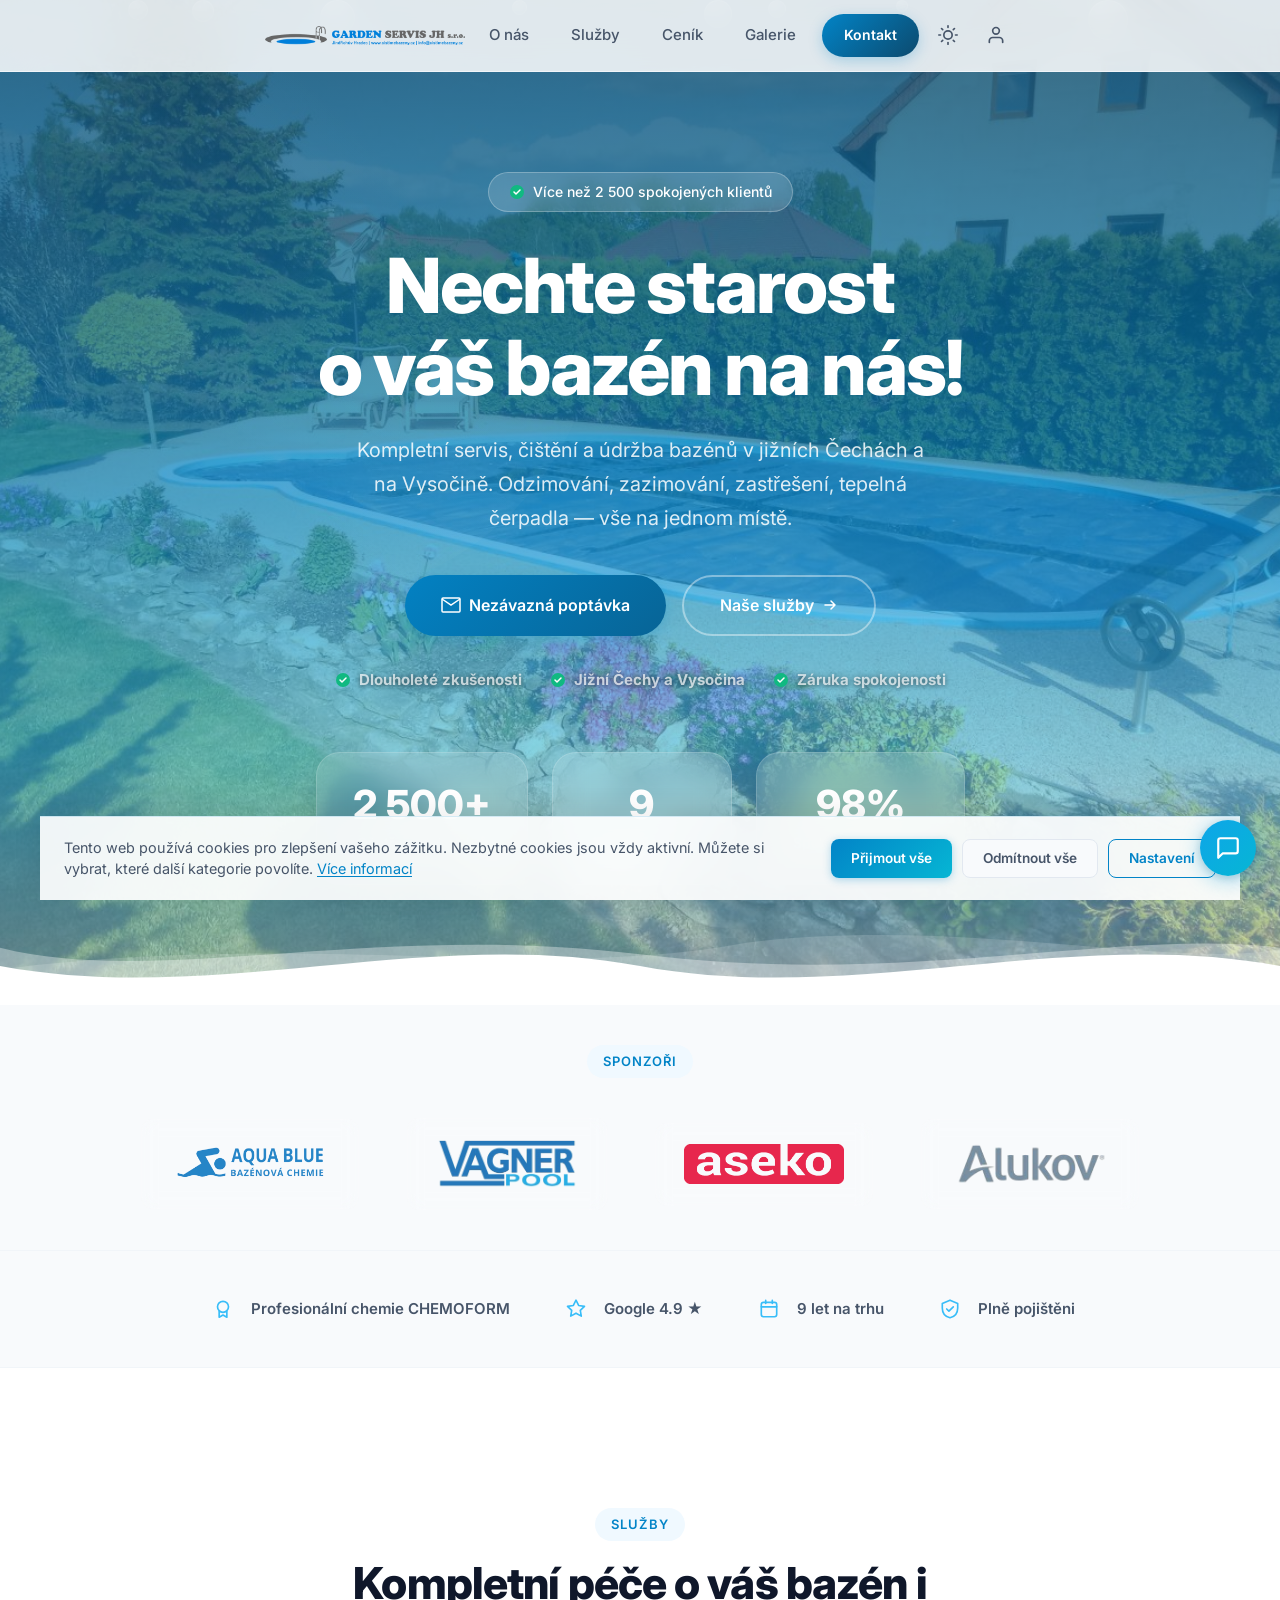
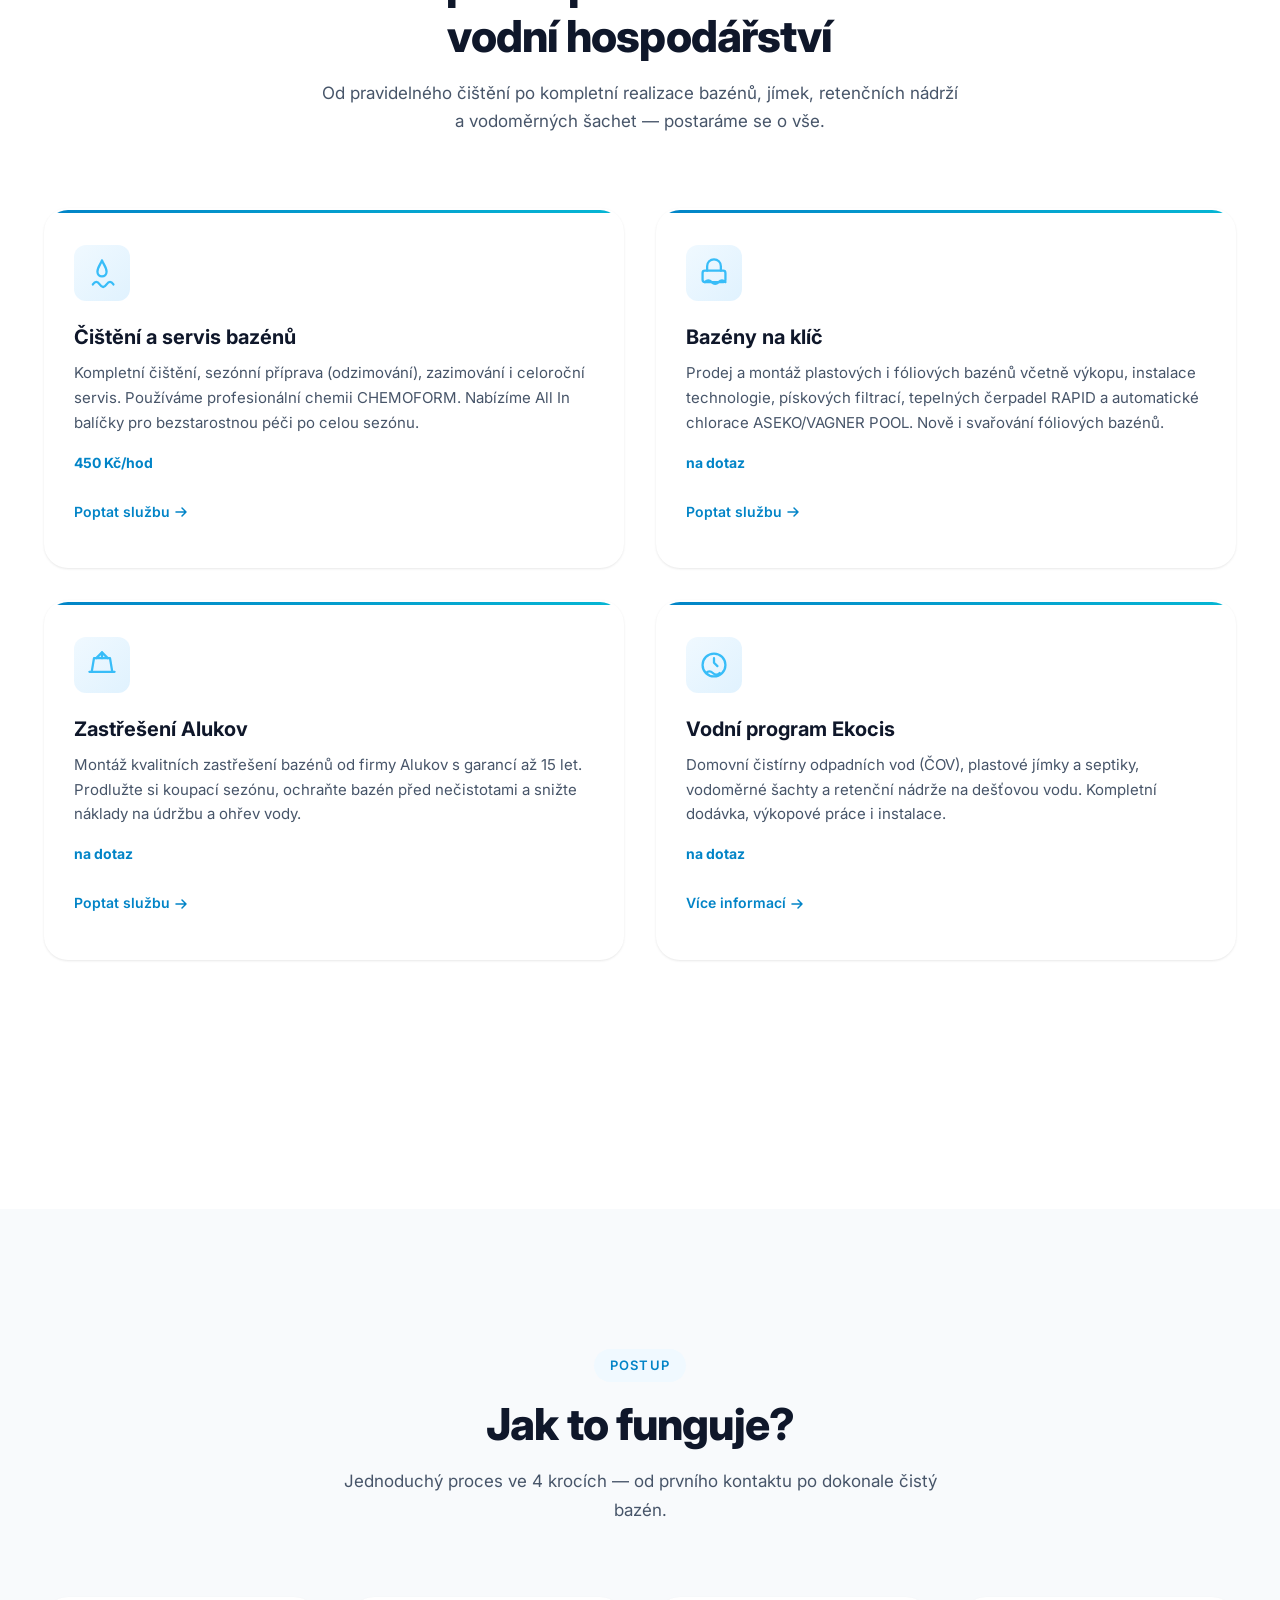
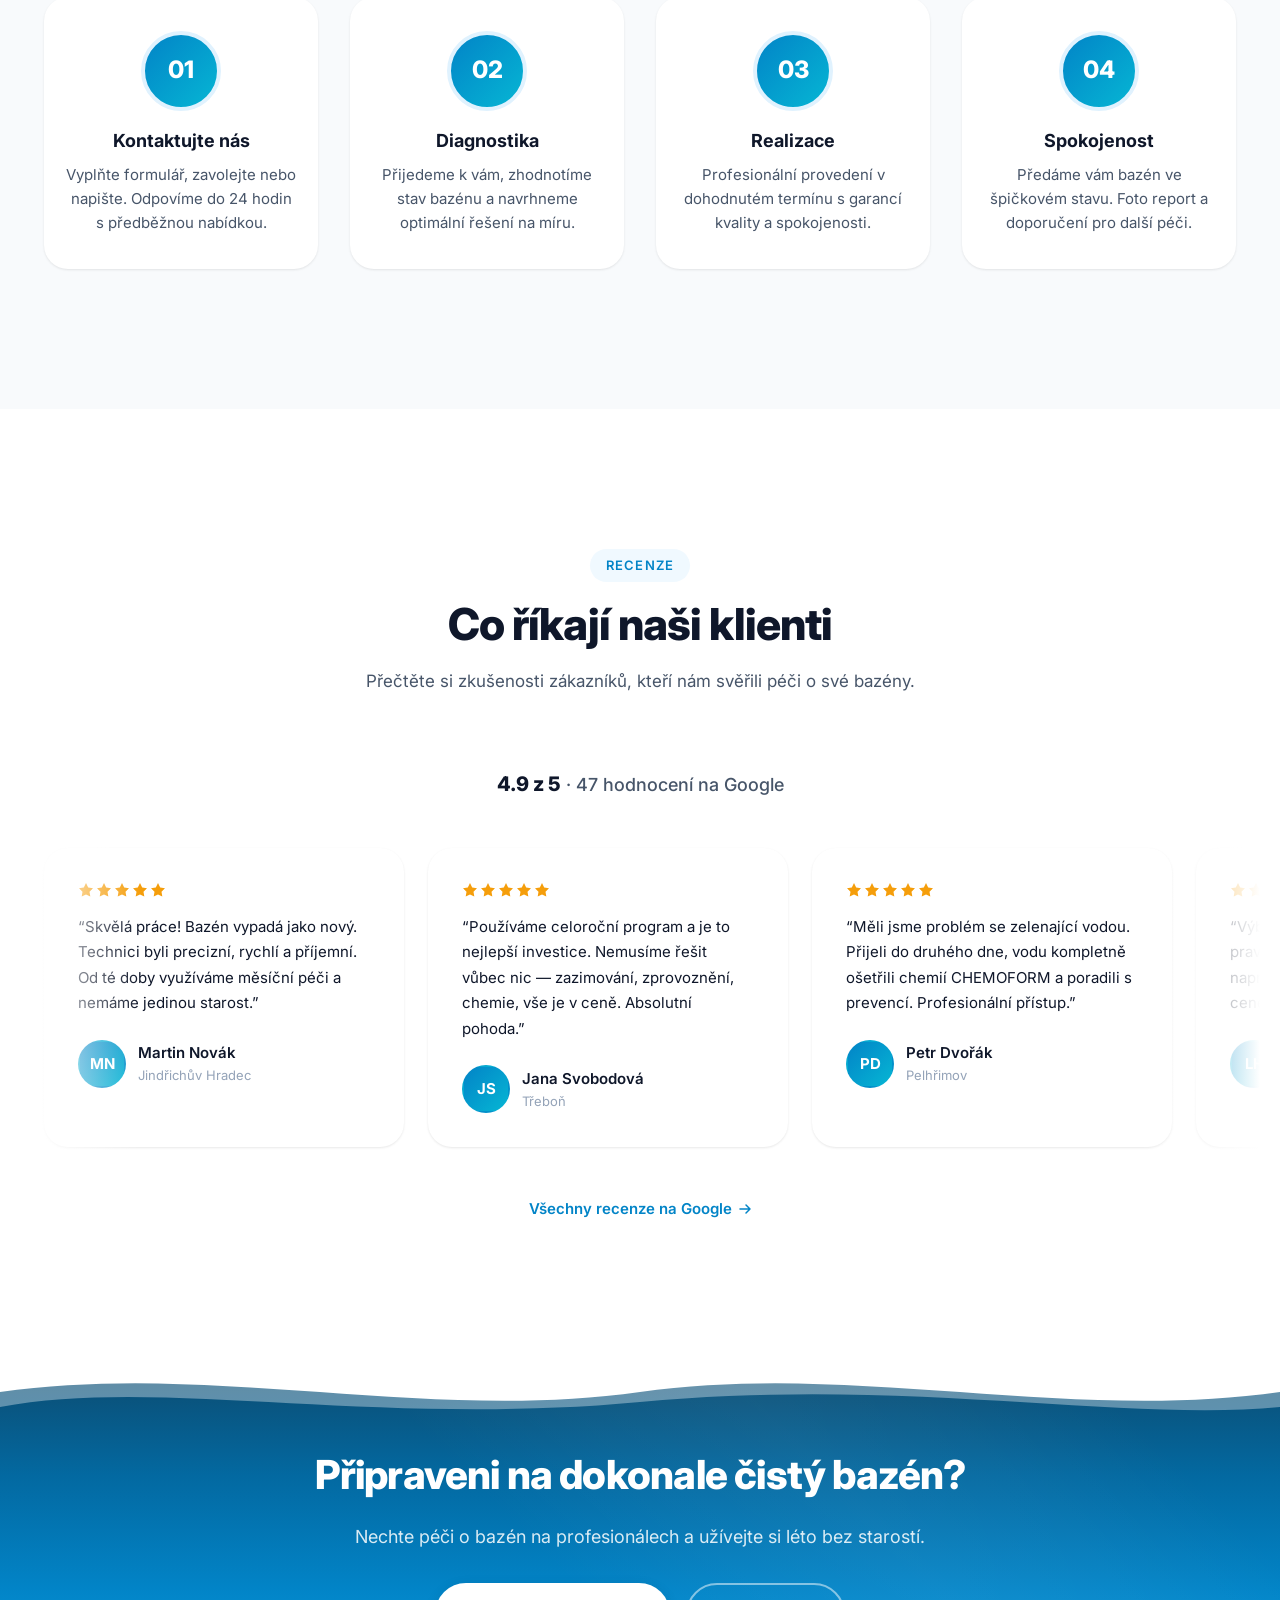
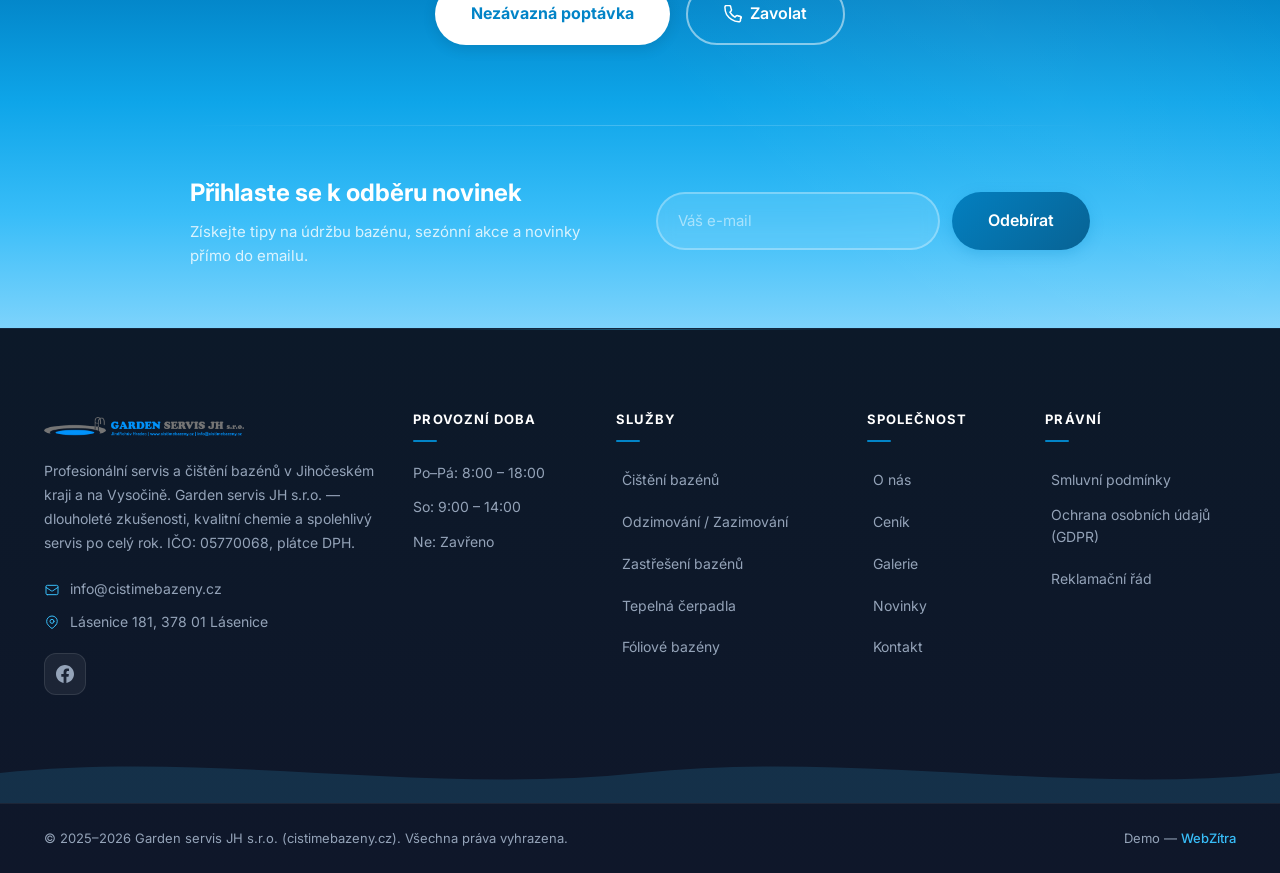
==== commit 1abdd0d5: "fix: cache-bust favicon across all pages Add ?v=2 query param to favicon.svg link in all 14 HTML fil" ====
--- a/index.html
+++ b/index.html
@@ -2,7 +2,7 @@
 <html lang="cs">
 <head>
     <meta charset="UTF-8">
-    <link rel="icon" type="image/svg+xml" href="favicon.svg">
+    <link rel="icon" type="image/svg+xml" href="favicon.svg?v=2">
     <meta name="viewport" content="width=device-width, initial-scale=1.0">
     <title>Čistíme bazény – Servis a čištění bazénů | Jižní Čechy a Vysočina</title>
     <meta name="description" content="Kompletní servis, čištění a údržba bazénů v Jihočeském kraji a na Vysočině. Odzimování, zazimování, zastřešení, tepelná čerpadla. Garden servis JH s.r.o.">
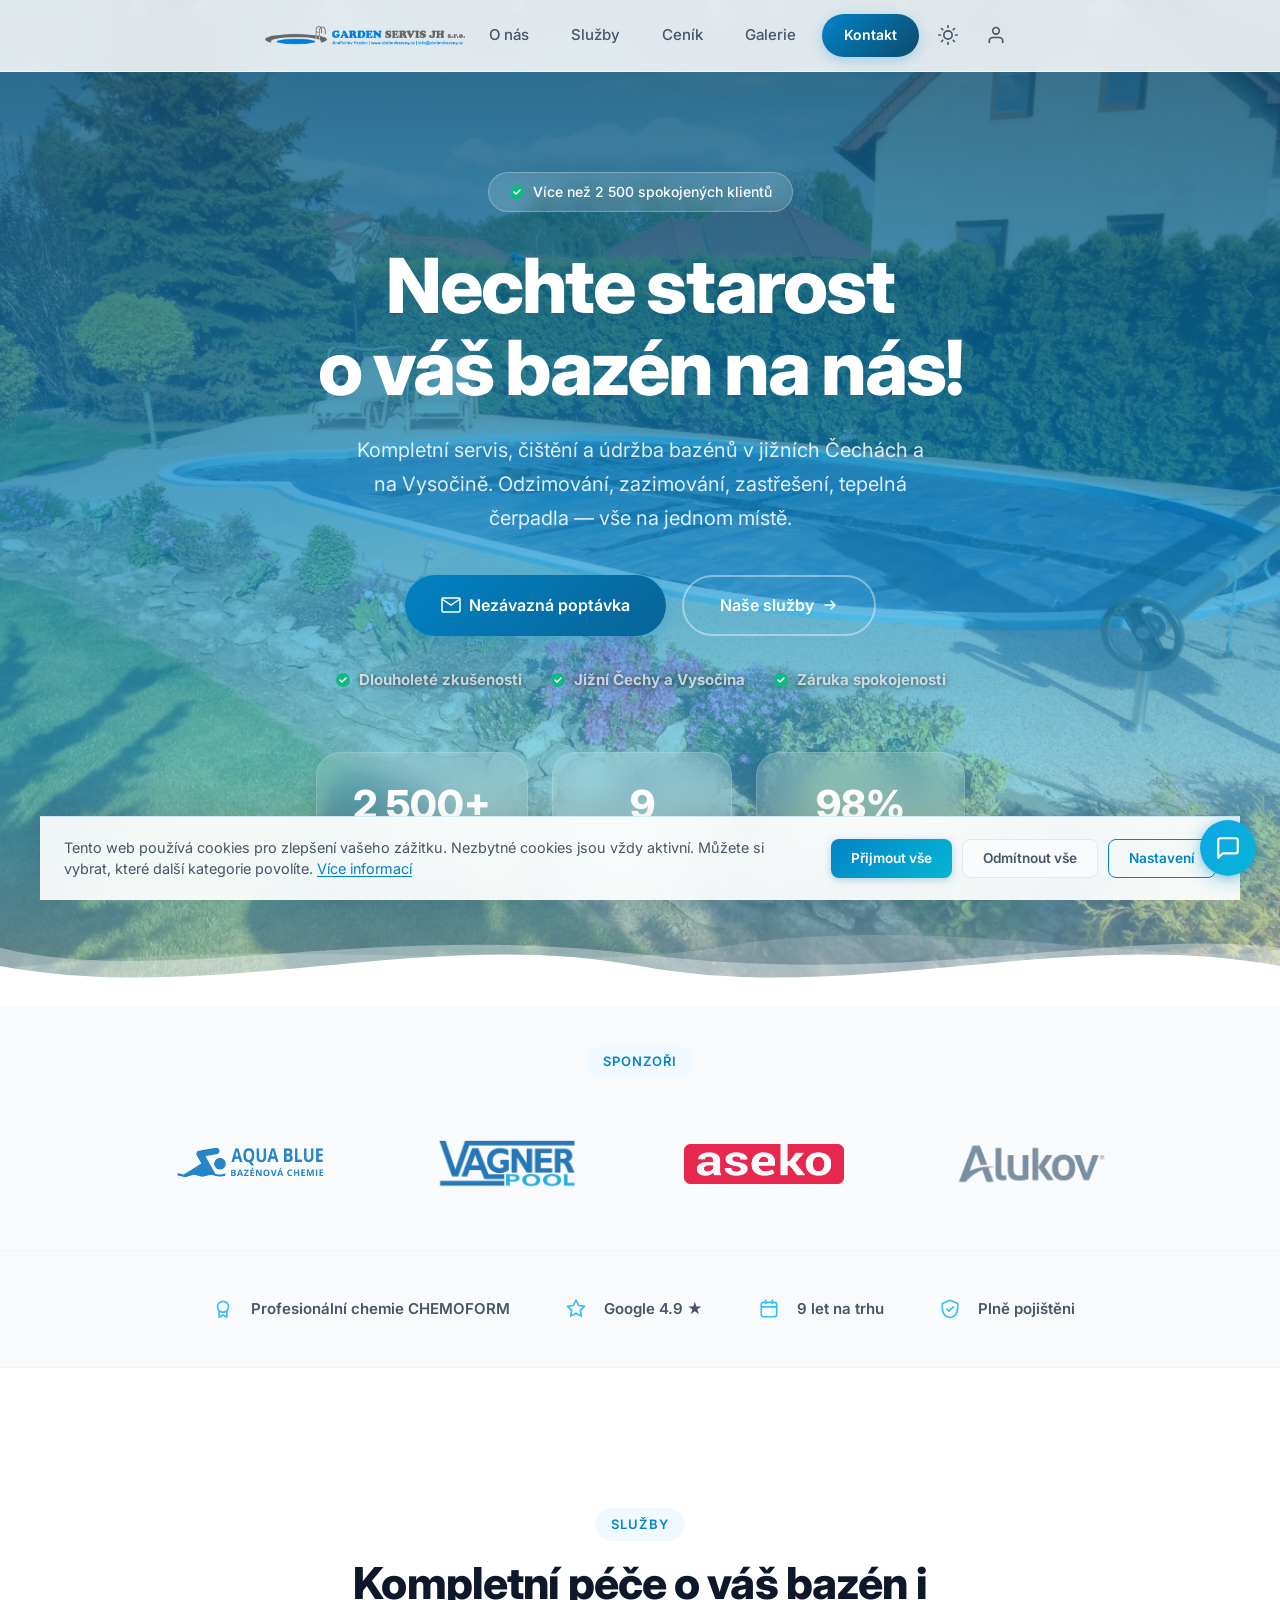
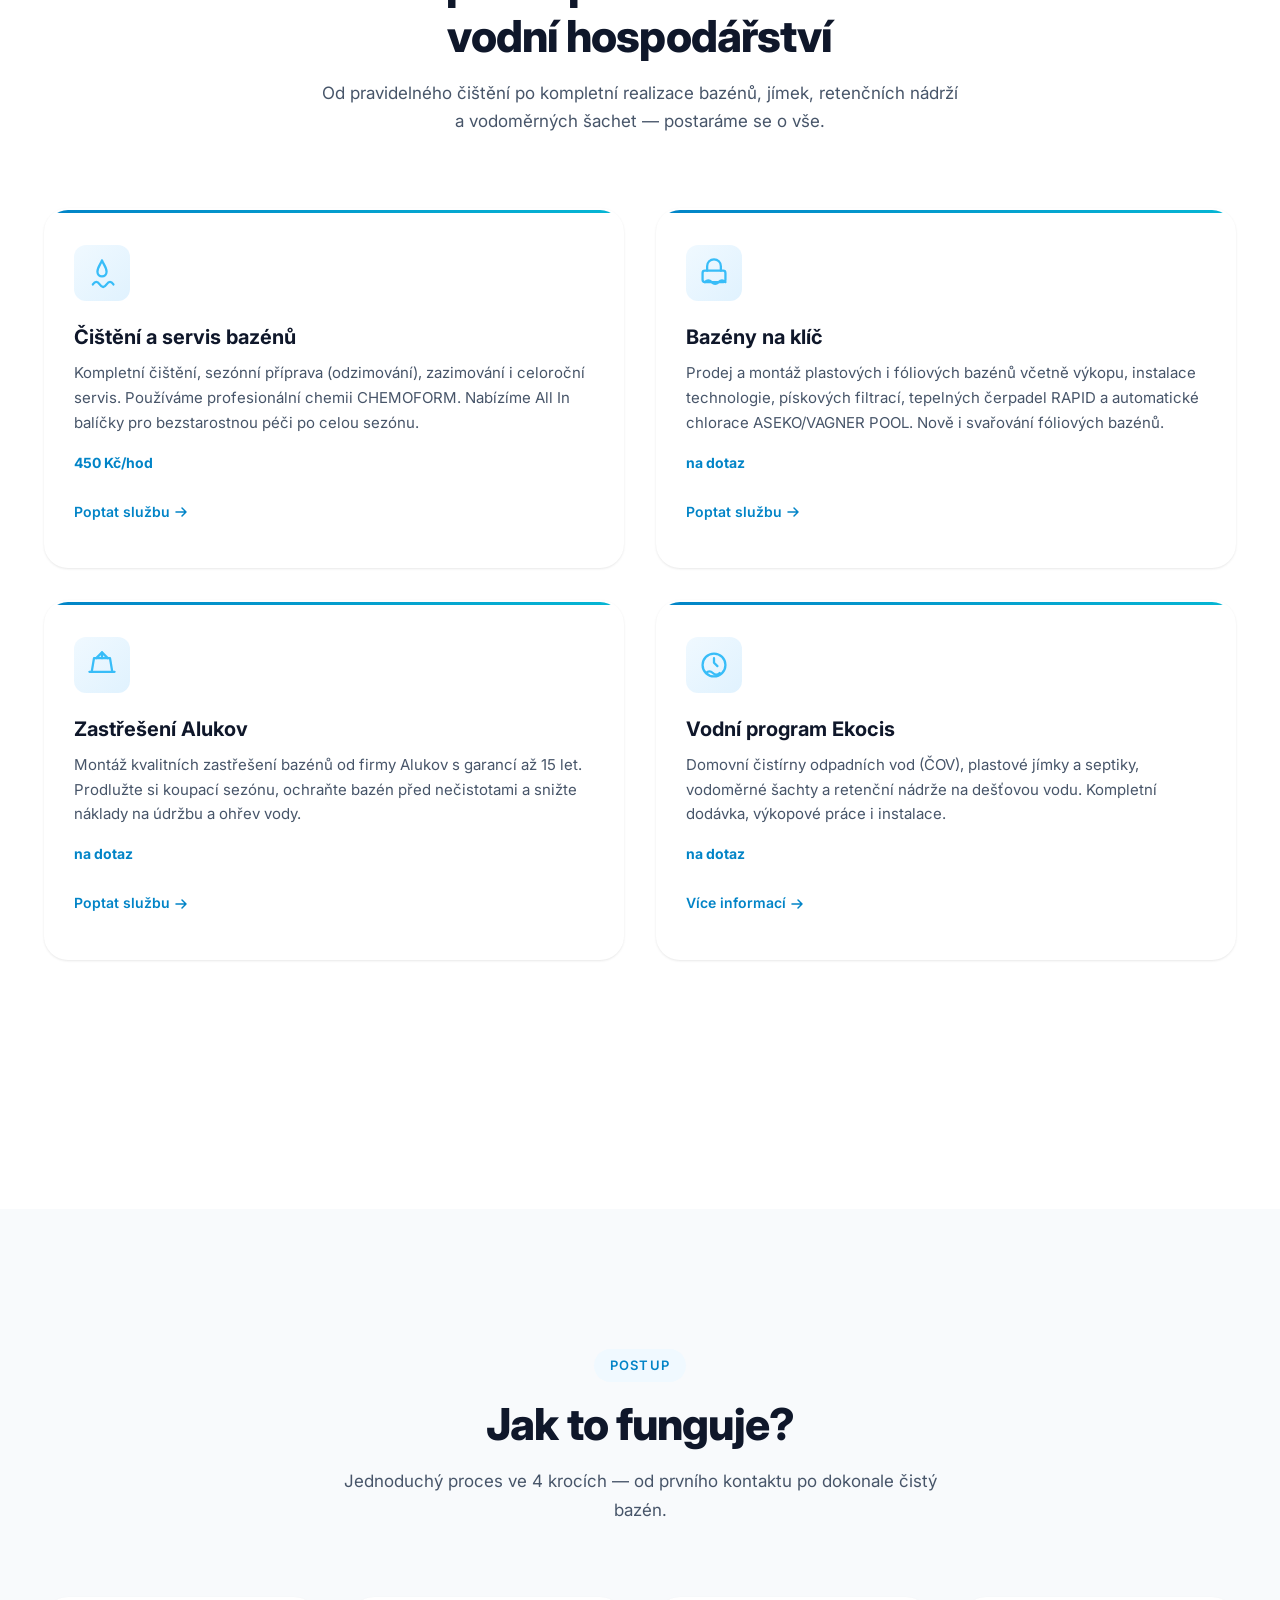
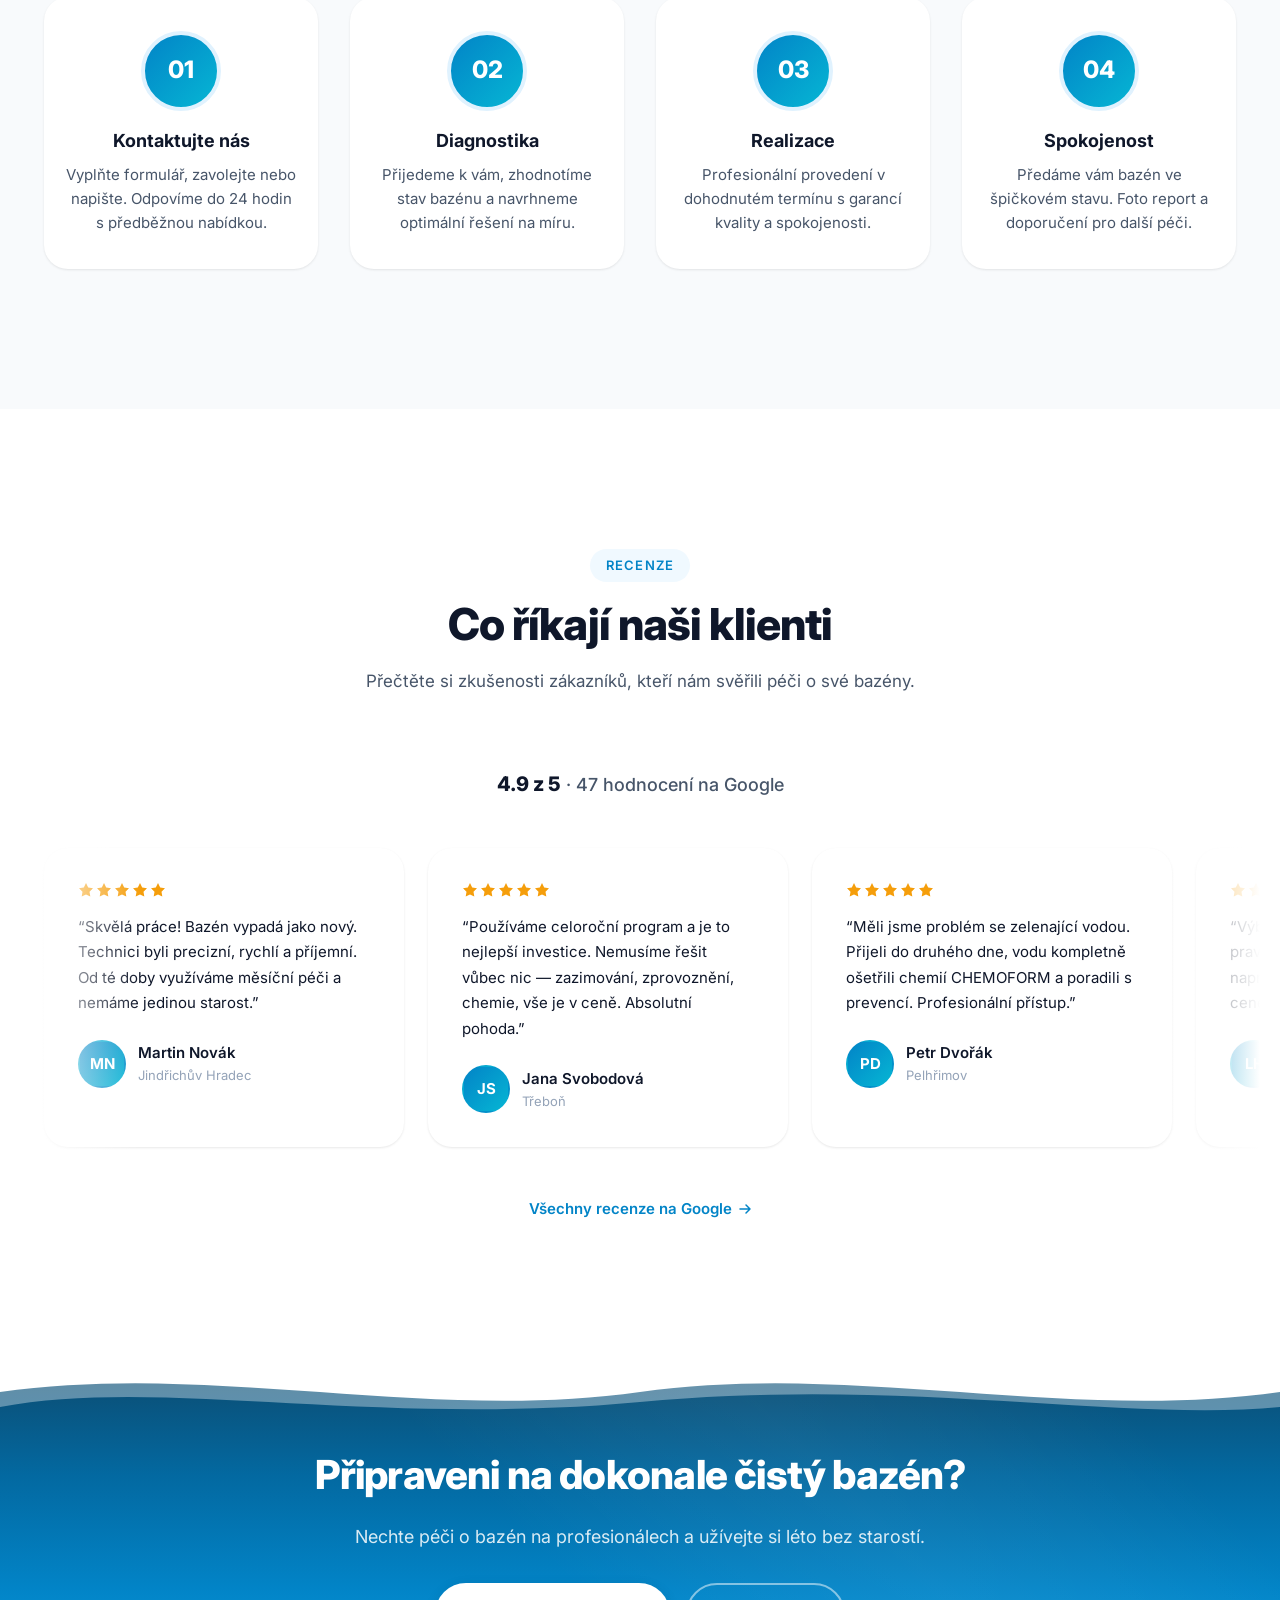
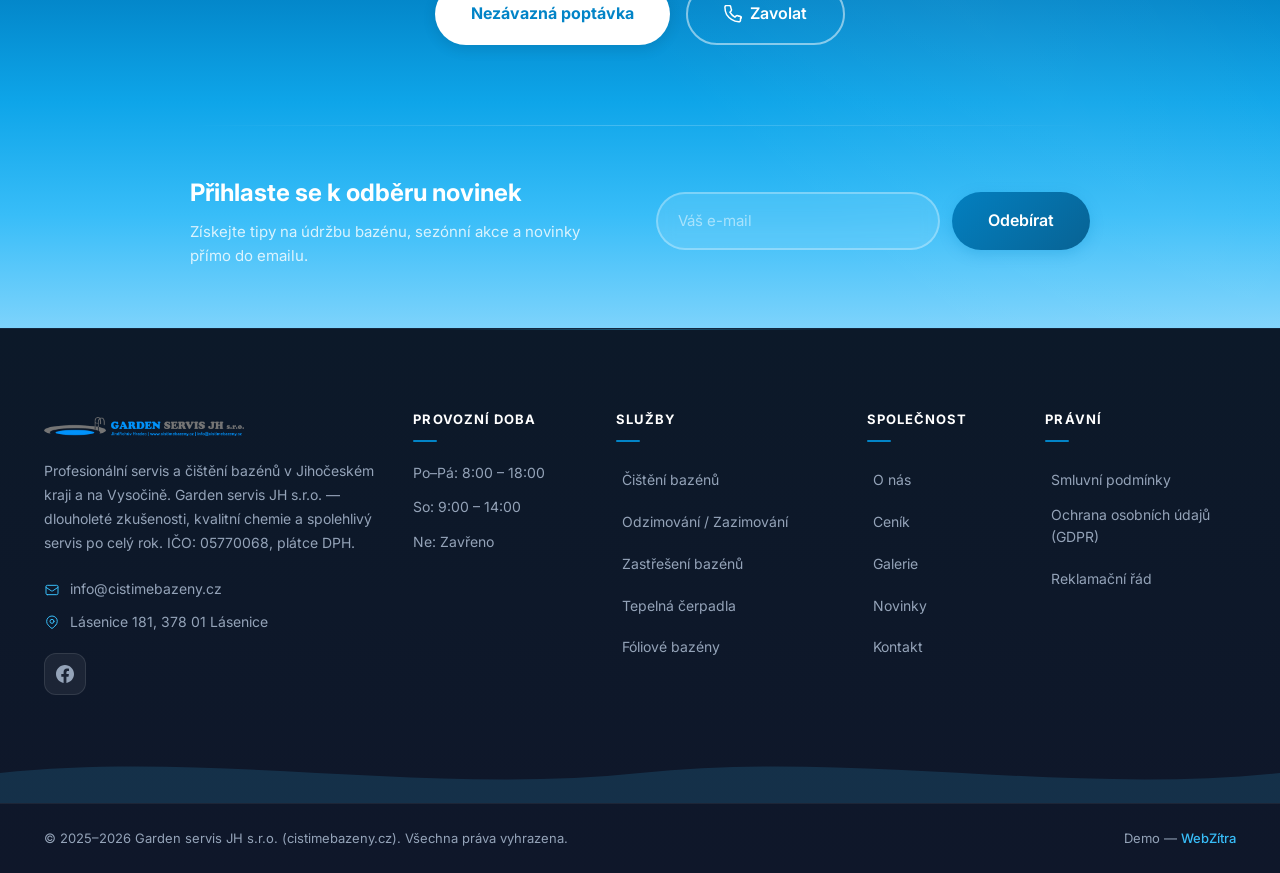
==== commit 7354664e: "feat: admin panel polish — AI chat, SVG icons, fonts, favicon cleanup - Remove duplicate old inline " ====
--- a/index.html
+++ b/index.html
@@ -2,7 +2,7 @@
 <html lang="cs">
 <head>
     <meta charset="UTF-8">
-    <link rel="icon" type="image/svg+xml" href="favicon.svg?v=2">
+    <link rel="icon" type="image/svg+xml" href="pool-icon.svg">
     <meta name="viewport" content="width=device-width, initial-scale=1.0">
     <title>Čistíme bazény – Servis a čištění bazénů | Jižní Čechy a Vysočina</title>
     <meta name="description" content="Kompletní servis, čištění a údržba bazénů v Jihočeském kraji a na Vysočině. Odzimování, zazimování, zastřešení, tepelná čerpadla. Garden servis JH s.r.o.">
@@ -19,9 +19,7 @@
     <meta property="og:url" content="https://www.cistimebazeny.cz/">
     <meta property="og:image" content="images/gallery/hero-main.jpg">
 
-    <!-- Favicon -->
-    <link rel="icon" type="image/svg+xml" href="data:image/svg+xml,%3Csvg xmlns='http://www.w3.org/2000/svg' viewBox='0 0 32 32'%3E%3Cdefs%3E%3ClinearGradient id='g' x1='0' y1='0' x2='1' y2='1'%3E%3Cstop offset='0%25' stop-color='%230ea5e9'/%3E%3Cstop offset='100%25' stop-color='%2306b6d4'/%3E%3C/linearGradient%3E%3C/defs%3E%3Ccircle cx='16' cy='16' r='15' fill='url(%23g)'/%3E%3Cpath d='M8 18c2-3 4-3 6 0s4 3 6 0 4-3 6 0' stroke='white' stroke-width='2.5' fill='none' stroke-linecap='round'/%3E%3Cpath d='M8 13c2-3 4-3 6 0s4 3 6 0 4-3 6 0' stroke='white' stroke-width='2.5' fill='none' stroke-linecap='round' opacity='.5'/%3E%3C/svg%3E">
-    <link rel="apple-touch-icon" href="data:image/svg+xml,%3Csvg xmlns='http://www.w3.org/2000/svg' viewBox='0 0 180 180'%3E%3Crect width='180' height='180' rx='40' fill='%230ea5e9'/%3E%3Cpath d='M30 100c15-25 30-25 45 0s30 25 45 0 30-25 45 0' stroke='white' stroke-width='12' fill='none' stroke-linecap='round'/%3E%3Cpath d='M30 70c15-25 30-25 45 0s30 25 45 0 30-25 45 0' stroke='white' stroke-width='12' fill='none' stroke-linecap='round' opacity='.4'/%3E%3C/svg%3E">
+    <link rel="apple-touch-icon" href="pool-icon.svg">
     <link rel="manifest" href="manifest.json">
     <meta name="theme-color" content="#0284c7">
 
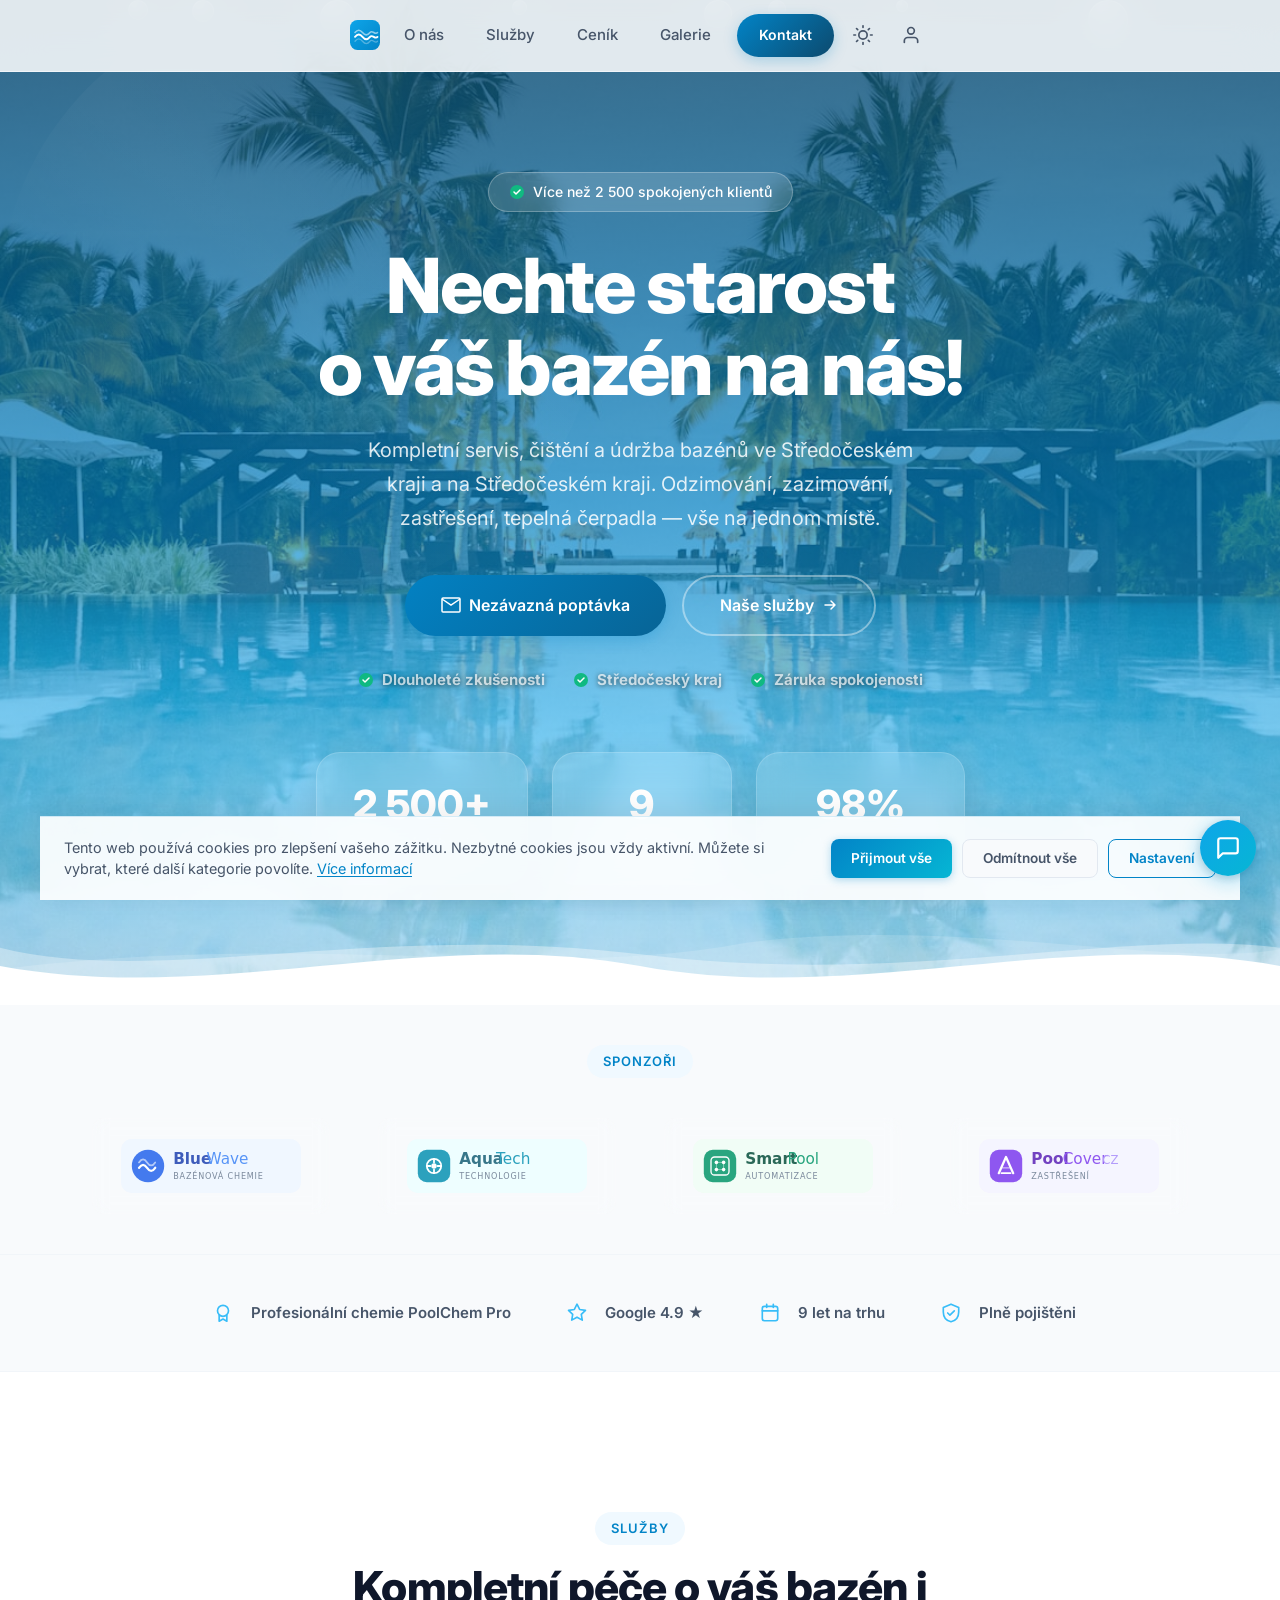
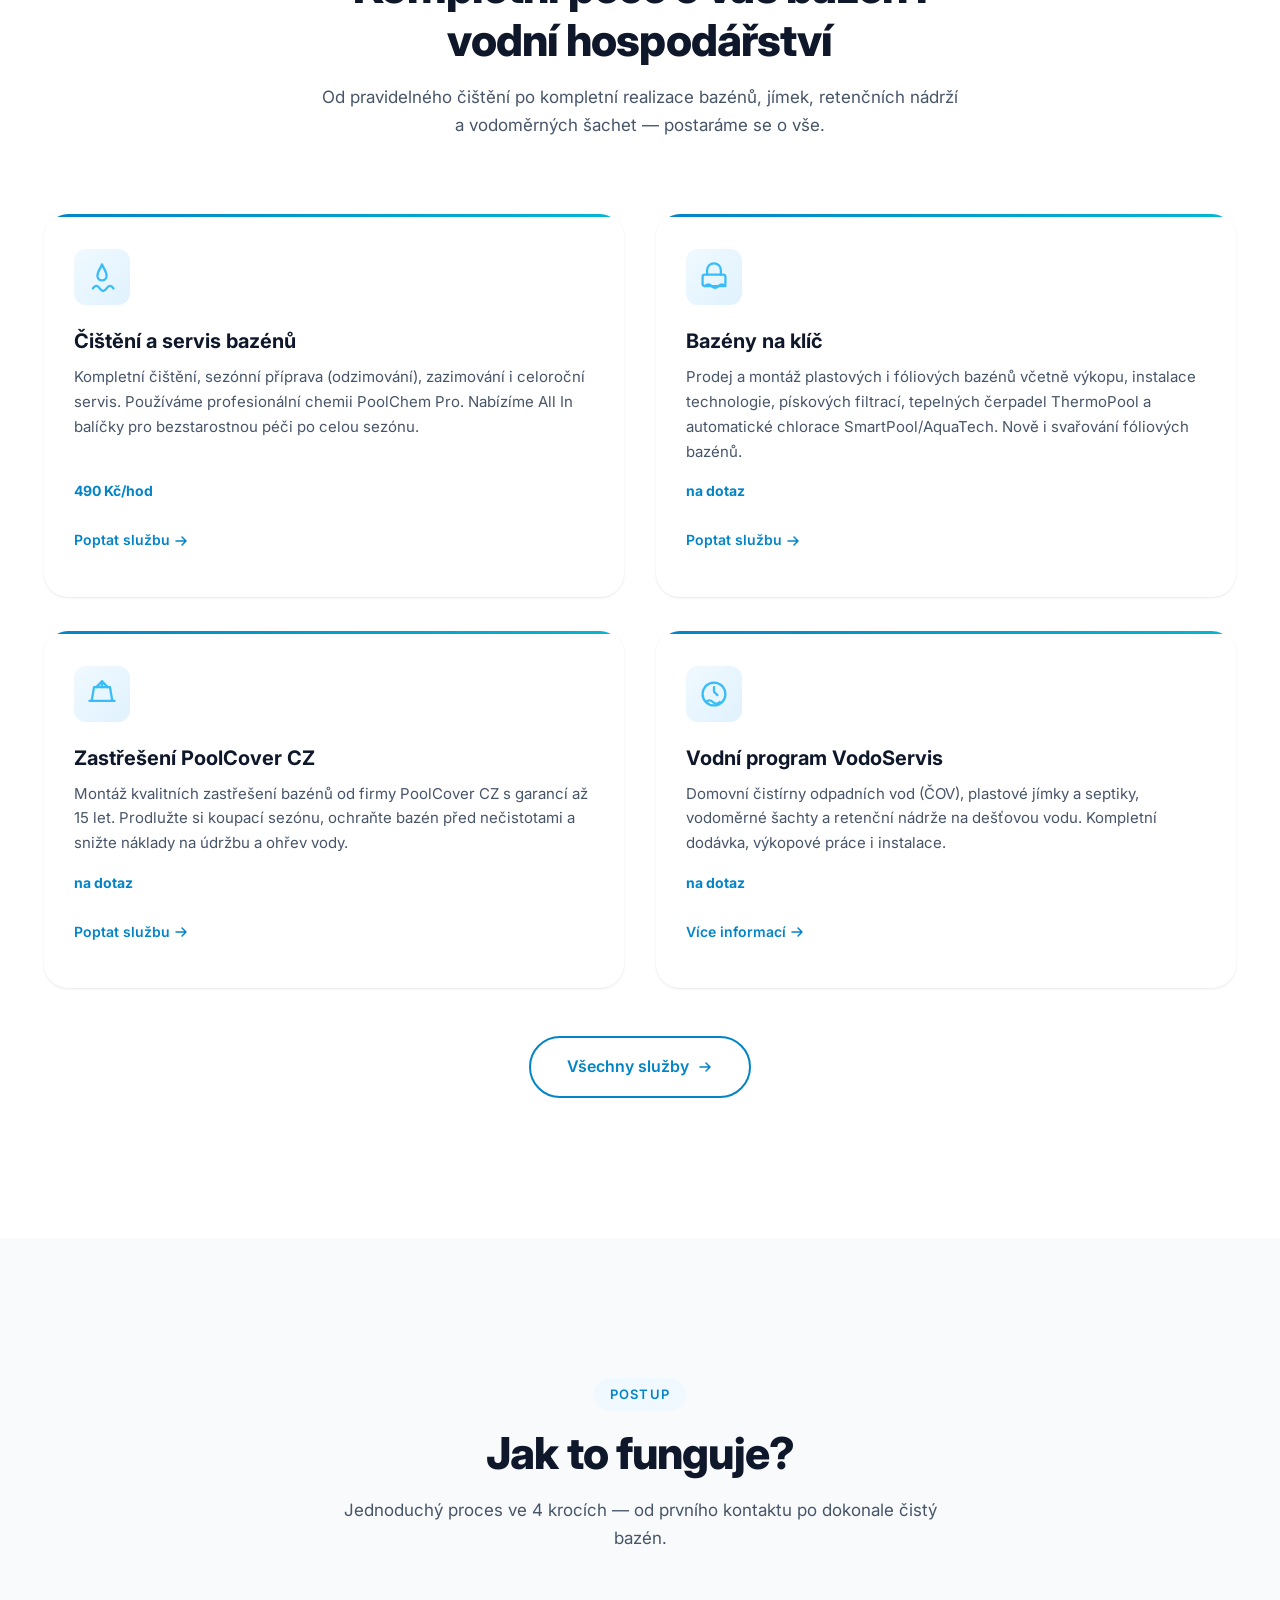
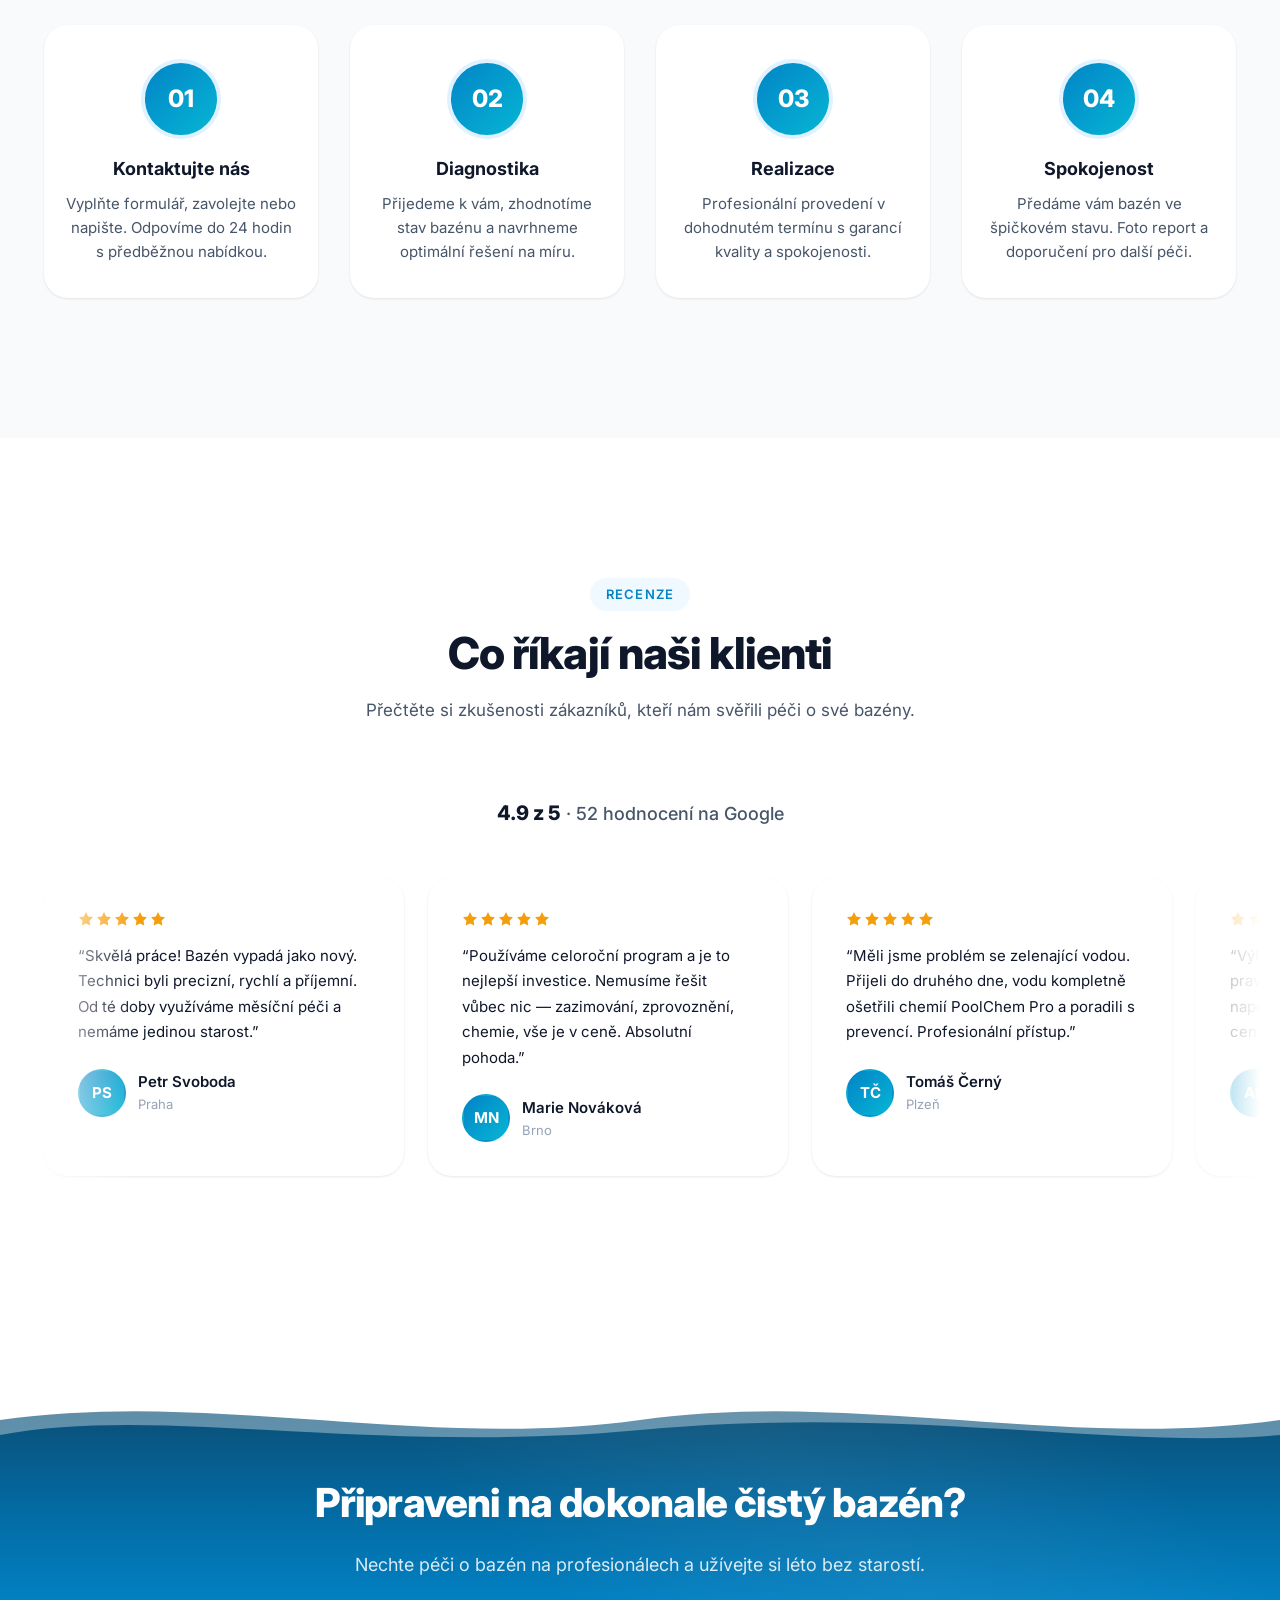
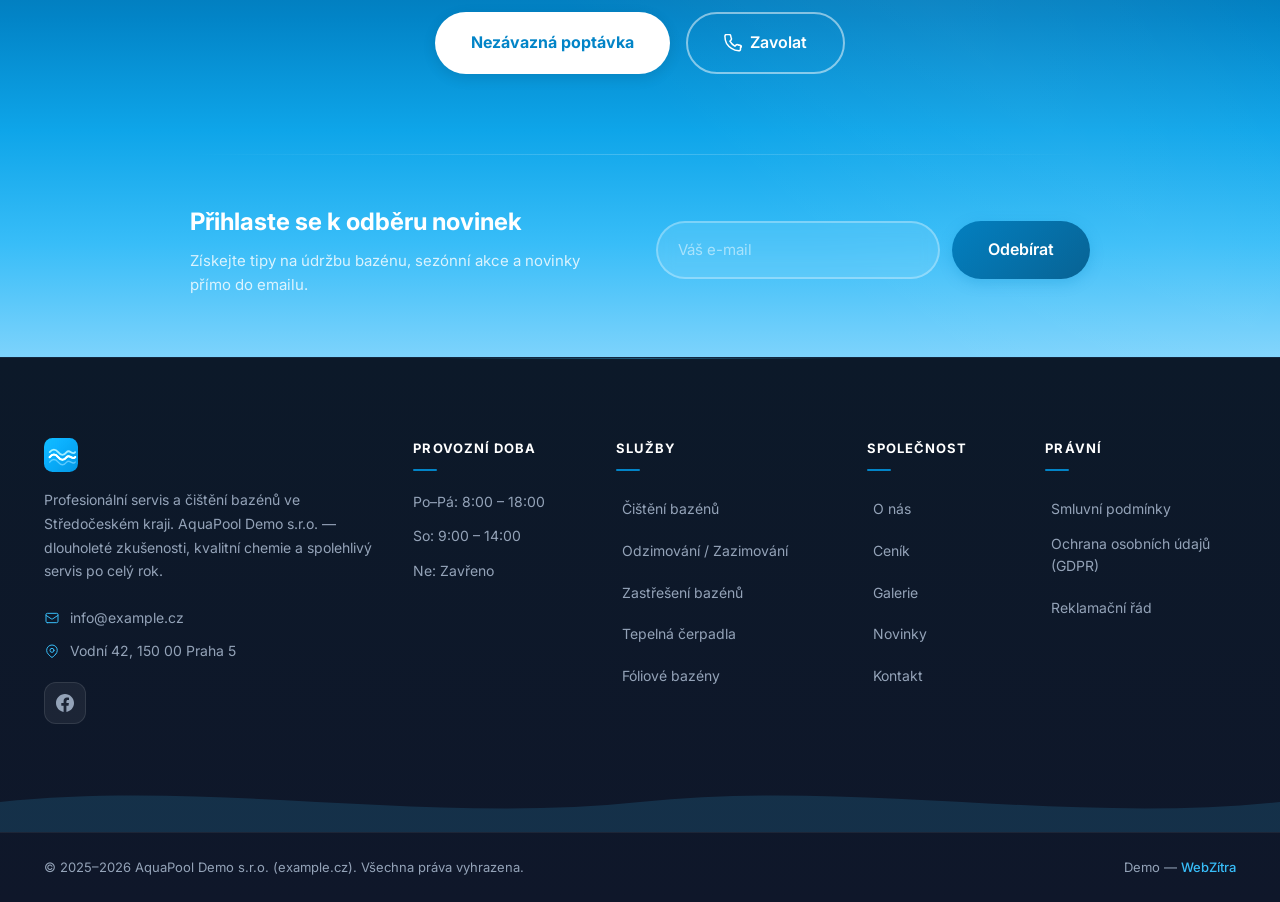
==== commit 5127c373: "feat: complete anonymization of demo website Replace all client-specific data (business name, contac" ====
--- a/index.html
+++ b/index.html
@@ -4,19 +4,19 @@
     <meta charset="UTF-8">
     <link rel="icon" type="image/svg+xml" href="pool-icon.svg">
     <meta name="viewport" content="width=device-width, initial-scale=1.0">
-    <title>Čistíme bazény – Servis a čištění bazénů | Jižní Čechy a Vysočina</title>
-    <meta name="description" content="Kompletní servis, čištění a údržba bazénů v Jihočeském kraji a na Vysočině. Odzimování, zazimování, zastřešení, tepelná čerpadla. Garden servis JH s.r.o.">
-    <meta name="keywords" content="čištění bazénů, servis bazénů, údržba bazénů, Jihočeský kraj, Vysočina, zazimování, odzimování, zastřešení bazénů, bazénová chemie, Jindřichův Hradec">
-    <meta name="author" content="Garden servis JH s.r.o.">
+    <title>AquaPool – Servis a údržba bazénů | Demo</title>
+    <meta name="description" content="Kompletní servis, čištění a údržba bazénů ve Středočeském kraji. Odzimování, zazimování, zastřešení, tepelná čerpadla. AquaPool Demo s.r.o.">
+    <meta name="keywords" content="čištění bazénů, servis bazénů, údržba bazénů, Středočeský kraj, Středočeský kraj, zazimování, odzimování, zastřešení bazénů, bazénová chemie, Praha">
+    <meta name="author" content="AquaPool Demo s.r.o.">
     <meta name="robots" content="index, follow">
-    <link rel="canonical" href="https://www.cistimebazeny.cz/">
+    <link rel="canonical" href="https://demo-aquapool.netlify.app/">
 
     <!-- Open Graph -->
-    <meta property="og:title" content="Čistíme bazény – Servis a čištění bazénů | Jižní Čechy a Vysočina">
-    <meta property="og:description" content="Kompletní servis, čištění a údržba bazénů v Jihočeském kraji a na Vysočině. Garden servis JH s.r.o.">
+    <meta property="og:title" content="AquaPool – Servis a údržba bazénů | Demo">
+    <meta property="og:description" content="Kompletní servis, čištění a údržba bazénů ve Středočeském kraji. AquaPool Demo s.r.o.">
     <meta property="og:type" content="website">
     <meta property="og:locale" content="cs_CZ">
-    <meta property="og:url" content="https://www.cistimebazeny.cz/">
+    <meta property="og:url" content="https://demo-aquapool.netlify.app/">
     <meta property="og:image" content="images/gallery/hero-main.jpg">
 
     <link rel="apple-touch-icon" href="pool-icon.svg">
@@ -42,19 +42,19 @@
     {
         "@context": "https://schema.org",
         "@type": "LocalBusiness",
-        "name": "Čistíme bazény — Garden servis JH s.r.o.",
-        "description": "Profesionální servis a čištění bazénů v Jihočeském kraji a na Vysočině",
-        "url": "https://www.cistimebazeny.cz",
-        "telephone": "+420607241000",
-        "email": "info@cistimebazeny.cz",
+        "name": "AquaPool Demo s.r.o.",
+        "description": "Profesionální servis a čištění bazénů ve Středočeském kraji",
+        "url": "https://demo-aquapool.netlify.app",
+        "telephone": "+420600000000",
+        "email": "info@example.cz",
         "address": {
             "@type": "PostalAddress",
-            "streetAddress": "Lásenice 181",
-            "addressLocality": "Lásenice",
-            "postalCode": "378 01",
+            "streetAddress": "Vodní 42",
+            "addressLocality": "Praha 5",
+            "postalCode": "150 00",
             "addressCountry": "CZ"
         },
-        "areaServed": "Jihočeský kraj a Vysočina",
+        "areaServed": "Středočeský kraj",
         "serviceType": ["Čištění bazénů", "Servis bazénů", "Zastřešení bazénů", "Zazimování", "Odzimování", "Čistírny odpadních vod", "Plastové jímky", "Vodoměrné šachty", "Retenční nádrže"],
         "aggregateRating": {
             "@type": "AggregateRating",
@@ -74,7 +74,7 @@
     <nav class="navbar" id="navbar">
         <div class="container nav-container">
             <a href="index.html" class="nav-logo">
-                <img src="images/logos/logo-garden-servis.png" alt="Garden servis JH s.r.o." height="36">
+                <img src="images/logos/logo-aquapool.svg" alt="AquaPool Demo s.r.o." height="36">
             </a>
             <div class="nav-links" id="navLinks">
                 <a href="o-nas.html">O nás</a>
@@ -133,7 +133,7 @@
                 Nechte starost<br>o váš bazén na nás!
             </h1>
             <p class="hero-text animate-on-scroll">
-                Kompletní servis, čištění a údržba bazénů v jižních Čechách a na Vysočině.
+                Kompletní servis, čištění a údržba bazénů ve Středočeském kraji a na Středočeském kraji.
                 Odzimování, zazimování, zastřešení, tepelná čerpadla — vše na jednom místě.
             </p>
             <div class="hero-btns animate-on-scroll">
@@ -158,7 +158,7 @@
                 </span>
                 <span class="hero-trust-item">
                     <svg width="16" height="16" viewBox="0 0 16 16" fill="none" aria-hidden="true"><circle cx="8" cy="8" r="7" fill="#10b981"/><path d="M5 8l2 2 4-4" stroke="white" stroke-width="1.5" stroke-linecap="round" stroke-linejoin="round"/></svg>
-                    Jižní Čechy a Vysočina
+                    Středočeský kraj
                 </span>
                 <span class="hero-trust-item">
                     <svg width="16" height="16" viewBox="0 0 16 16" fill="none" aria-hidden="true"><circle cx="8" cy="8" r="7" fill="#10b981"/><path d="M5 8l2 2 4-4" stroke="white" stroke-width="1.5" stroke-linecap="round" stroke-linejoin="round"/></svg>
@@ -190,16 +190,16 @@
             </div>
             <div class="sponsors-grid animate-on-scroll">
                 <div class="sponsor-logo">
-                    <img src="images/logos/aqua-blue.png" alt="AQUA BLUE — bazénová chemie" loading="lazy" decoding="async">
+                    <img src="images/logos/bluewave.svg" alt="BlueWave — bazénová chemie" width="180" height="54" loading="lazy" decoding="async">
                 </div>
                 <div class="sponsor-logo">
-                    <img src="images/logos/vagner-pool.png" alt="VAGNER POOL — bazénová technologie" loading="lazy" decoding="async">
+                    <img src="images/logos/aquatech.svg" alt="AquaTech — bazénová technologie" width="180" height="54" loading="lazy" decoding="async">
                 </div>
                 <div class="sponsor-logo">
-                    <img src="images/logos/aseko.png" alt="ASEKO — automatizace úpravy vody" loading="lazy" decoding="async">
+                    <img src="images/logos/smartpool.svg" alt="SmartPool — automatizace úpravy vody" width="180" height="54" loading="lazy" decoding="async">
                 </div>
                 <div class="sponsor-logo">
-                    <img src="images/logos/alukov.png" alt="Alukov — zastřešení bazénů" loading="lazy" decoding="async">
+                    <img src="images/logos/poolcover.svg" alt="PoolCover CZ — zastřešení bazénů" width="180" height="54" loading="lazy" decoding="async">
                 </div>
             </div>
         </div>
@@ -216,7 +216,7 @@
                             <path d="M6.5 12v5.5l3.5-2 3.5 2V12"/>
                         </svg>
                     </div>
-                    Profesionální chemie CHEMOFORM
+                    Profesionální chemie PoolChem Pro
                 </div>
                 <div class="social-proof-item">
                     <div class="social-proof-icon">
@@ -268,8 +268,8 @@
                             </svg>
                         </div>
                         <h3>Čištění a servis bazénů</h3>
-                        <p>Kompletní čištění, sezónní příprava (odzimování), zazimování i celoroční servis. Používáme profesionální chemii CHEMOFORM. Nabízíme All In balíčky pro bezstarostnou péči po celou sezónu.</p>
-                        <span class="service-price">450 Kč/hod</span>
+                        <p>Kompletní čištění, sezónní příprava (odzimování), zazimování i celoroční servis. Používáme profesionální chemii PoolChem Pro. Nabízíme All In balíčky pro bezstarostnou péči po celou sezónu.</p>
+                        <span class="service-price">490 Kč/hod</span>
                         <a href="kontakt.html?service=cisteni" class="service-link">
                             Poptat službu
                             <svg width="14" height="14" viewBox="0 0 14 14" fill="none" aria-hidden="true"><path d="M2 7h10M8 3l4 4-4 4" stroke="currentColor" stroke-width="1.5" stroke-linecap="round" stroke-linejoin="round"/></svg>
@@ -287,7 +287,7 @@
                             </svg>
                         </div>
                         <h3>Bazény na klíč</h3>
-                        <p>Prodej a montáž plastových i fóliových bazénů včetně výkopu, instalace technologie, pískových filtrací, tepelných čerpadel RAPID a automatické chlorace ASEKO/VAGNER POOL. Nově i svařování fóliových bazénů.</p>
+                        <p>Prodej a montáž plastových i fóliových bazénů včetně výkopu, instalace technologie, pískových filtrací, tepelných čerpadel ThermoPool a automatické chlorace SmartPool/AquaTech. Nově i svařování fóliových bazénů.</p>
                         <span class="service-price">na dotaz</span>
                         <a href="kontakt.html?service=bazeny" class="service-link">
                             Poptat službu
@@ -306,8 +306,8 @@
                                 <path d="M14 3v5"/>
                             </svg>
                         </div>
-                        <h3>Zastřešení Alukov</h3>
-                        <p>Montáž kvalitních zastřešení bazénů od firmy Alukov s garancí až 15 let. Prodlužte si koupací sezónu, ochraňte bazén před nečistotami a snižte náklady na údržbu a ohřev vody.</p>
+                        <h3>Zastřešení PoolCover CZ</h3>
+                        <p>Montáž kvalitních zastřešení bazénů od firmy PoolCover CZ s garancí až 15 let. Prodlužte si koupací sezónu, ochraňte bazén před nečistotami a snižte náklady na údržbu a ohřev vody.</p>
                         <span class="service-price">na dotaz</span>
                         <a href="kontakt.html?service=zastreseni" class="service-link">
                             Poptat službu
@@ -325,10 +325,10 @@
                                 <path d="M7 21c2-2 4-2 6 0s4 2 6 0"/>
                             </svg>
                         </div>
-                        <h3>Vodní program Ekocis</h3>
+                        <h3>Vodní program VodoServis</h3>
                         <p>Domovní čistírny odpadních vod (ČOV), plastové jímky a septiky, vodoměrné šachty a retenční nádrže na dešťovou vodu. Kompletní dodávka, výkopové práce i instalace.</p>
                         <span class="service-price">na dotaz</span>
-                        <a href="sluzby.html#ekocis" class="service-link">
+                        <a href="sluzby.html#vodoservis" class="service-link">
                             Více informací
                             <svg width="14" height="14" viewBox="0 0 14 14" fill="none" aria-hidden="true"><path d="M2 7h10M8 3l4 4-4 4" stroke="currentColor" stroke-width="1.5" stroke-linecap="round" stroke-linejoin="round"/></svg>
                         </a>
@@ -396,7 +396,7 @@
                 <p class="section-desc">Přečtěte si zkušenosti zákazníků, kteří nám svěřili péči o své bazény.</p>
             </div>
             <div class="aggregate-rating animate-on-scroll">
-                <strong>4.9 z 5</strong> &middot; 47 hodnocení na Google
+                <strong>4.9 z 5</strong> &middot; 52 hodnocení na Google
             </div>
             <div class="testimonials-carousel">
                 <div class="testimonials-track" id="testimonialsTrack">
@@ -411,28 +411,28 @@
                         </div>
                         <p class="testimonial-text">&ldquo;Skvělá práce! Bazén vypadá jako nový. Technici byli precizní, rychlí a příjemní. Od té doby využíváme měsíční péči a nemáme jedinou starost.&rdquo;</p>
                         <div class="testimonial-author">
+                            <div class="testimonial-avatar" aria-hidden="true">PS</div>
+                            <div>
+                                <div class="testimonial-name">Petr Svoboda</div>
+                                <div class="testimonial-location">Praha</div>
+                            </div>
+                        </div>
+                    </div>
+                    <!-- Card 2 -->
+                    <div class="testimonial-card">
+                        <div class="testimonial-stars" aria-label="5 z 5 hvězd">
+                            <svg width="16" height="16" viewBox="0 0 16 16" aria-hidden="true"><path d="M8 1l2.2 4.6L15 6.3l-3.5 3.4.8 4.9L8 12.4l-4.3 2.2.8-4.9L1 6.3l4.8-.7z" fill="#f59e0b"/></svg>
+                            <svg width="16" height="16" viewBox="0 0 16 16" aria-hidden="true"><path d="M8 1l2.2 4.6L15 6.3l-3.5 3.4.8 4.9L8 12.4l-4.3 2.2.8-4.9L1 6.3l4.8-.7z" fill="#f59e0b"/></svg>
+                            <svg width="16" height="16" viewBox="0 0 16 16" aria-hidden="true"><path d="M8 1l2.2 4.6L15 6.3l-3.5 3.4.8 4.9L8 12.4l-4.3 2.2.8-4.9L1 6.3l4.8-.7z" fill="#f59e0b"/></svg>
+                            <svg width="16" height="16" viewBox="0 0 16 16" aria-hidden="true"><path d="M8 1l2.2 4.6L15 6.3l-3.5 3.4.8 4.9L8 12.4l-4.3 2.2.8-4.9L1 6.3l4.8-.7z" fill="#f59e0b"/></svg>
+                            <svg width="16" height="16" viewBox="0 0 16 16" aria-hidden="true"><path d="M8 1l2.2 4.6L15 6.3l-3.5 3.4.8 4.9L8 12.4l-4.3 2.2.8-4.9L1 6.3l4.8-.7z" fill="#f59e0b"/></svg>
+                        </div>
+                        <p class="testimonial-text">&ldquo;Používáme celoroční program a je to nejlepší investice. Nemusíme řešit vůbec nic — zazimování, zprovoznění, chemie, vše je v ceně. Absolutní pohoda.&rdquo;</p>
+                        <div class="testimonial-author">
                             <div class="testimonial-avatar" aria-hidden="true">MN</div>
                             <div>
-                                <div class="testimonial-name">Martin Novák</div>
-                                <div class="testimonial-location">Jindřichův Hradec</div>
-                            </div>
-                        </div>
-                    </div>
-                    <!-- Card 2 -->
-                    <div class="testimonial-card">
-                        <div class="testimonial-stars" aria-label="5 z 5 hvězd">
-                            <svg width="16" height="16" viewBox="0 0 16 16" aria-hidden="true"><path d="M8 1l2.2 4.6L15 6.3l-3.5 3.4.8 4.9L8 12.4l-4.3 2.2.8-4.9L1 6.3l4.8-.7z" fill="#f59e0b"/></svg>
-                            <svg width="16" height="16" viewBox="0 0 16 16" aria-hidden="true"><path d="M8 1l2.2 4.6L15 6.3l-3.5 3.4.8 4.9L8 12.4l-4.3 2.2.8-4.9L1 6.3l4.8-.7z" fill="#f59e0b"/></svg>
-                            <svg width="16" height="16" viewBox="0 0 16 16" aria-hidden="true"><path d="M8 1l2.2 4.6L15 6.3l-3.5 3.4.8 4.9L8 12.4l-4.3 2.2.8-4.9L1 6.3l4.8-.7z" fill="#f59e0b"/></svg>
-                            <svg width="16" height="16" viewBox="0 0 16 16" aria-hidden="true"><path d="M8 1l2.2 4.6L15 6.3l-3.5 3.4.8 4.9L8 12.4l-4.3 2.2.8-4.9L1 6.3l4.8-.7z" fill="#f59e0b"/></svg>
-                            <svg width="16" height="16" viewBox="0 0 16 16" aria-hidden="true"><path d="M8 1l2.2 4.6L15 6.3l-3.5 3.4.8 4.9L8 12.4l-4.3 2.2.8-4.9L1 6.3l4.8-.7z" fill="#f59e0b"/></svg>
-                        </div>
-                        <p class="testimonial-text">&ldquo;Používáme celoroční program a je to nejlepší investice. Nemusíme řešit vůbec nic — zazimování, zprovoznění, chemie, vše je v ceně. Absolutní pohoda.&rdquo;</p>
-                        <div class="testimonial-author">
-                            <div class="testimonial-avatar" aria-hidden="true">JS</div>
-                            <div>
-                                <div class="testimonial-name">Jana Svobodová</div>
-                                <div class="testimonial-location">Třeboň</div>
+                                <div class="testimonial-name">Marie Nováková</div>
+                                <div class="testimonial-location">Brno</div>
                             </div>
                         </div>
                     </div>
@@ -441,12 +441,12 @@
                         <div class="testimonial-stars" aria-label="5 z 5 hvězd">
                             <svg width="16" height="16" viewBox="0 0 16 16" aria-hidden="true"><path d="M8 1l2.2 4.6L15 6.3l-3.5 3.4.8 4.9L8 12.4l-4.3 2.2.8-4.9L1 6.3l4.8-.7z" fill="#f59e0b"/></svg><svg width="16" height="16" viewBox="0 0 16 16" aria-hidden="true"><path d="M8 1l2.2 4.6L15 6.3l-3.5 3.4.8 4.9L8 12.4l-4.3 2.2.8-4.9L1 6.3l4.8-.7z" fill="#f59e0b"/></svg><svg width="16" height="16" viewBox="0 0 16 16" aria-hidden="true"><path d="M8 1l2.2 4.6L15 6.3l-3.5 3.4.8 4.9L8 12.4l-4.3 2.2.8-4.9L1 6.3l4.8-.7z" fill="#f59e0b"/></svg><svg width="16" height="16" viewBox="0 0 16 16" aria-hidden="true"><path d="M8 1l2.2 4.6L15 6.3l-3.5 3.4.8 4.9L8 12.4l-4.3 2.2.8-4.9L1 6.3l4.8-.7z" fill="#f59e0b"/></svg><svg width="16" height="16" viewBox="0 0 16 16" aria-hidden="true"><path d="M8 1l2.2 4.6L15 6.3l-3.5 3.4.8 4.9L8 12.4l-4.3 2.2.8-4.9L1 6.3l4.8-.7z" fill="#f59e0b"/></svg>
                         </div>
-                        <p class="testimonial-text">&ldquo;Měli jsme problém se zelenající vodou. Přijeli do druhého dne, vodu kompletně ošetřili chemií CHEMOFORM a poradili s prevencí. Profesionální přístup.&rdquo;</p>
-                        <div class="testimonial-author">
-                            <div class="testimonial-avatar" aria-hidden="true">PD</div>
-                            <div>
-                                <div class="testimonial-name">Petr Dvořák</div>
-                                <div class="testimonial-location">Pelhřimov</div>
+                        <p class="testimonial-text">&ldquo;Měli jsme problém se zelenající vodou. Přijeli do druhého dne, vodu kompletně ošetřili chemií PoolChem Pro a poradili s prevencí. Profesionální přístup.&rdquo;</p>
+                        <div class="testimonial-author">
+                            <div class="testimonial-avatar" aria-hidden="true">TČ</div>
+                            <div>
+                                <div class="testimonial-name">Tomáš Černý</div>
+                                <div class="testimonial-location">Plzeň</div>
                             </div>
                         </div>
                     </div>
@@ -457,10 +457,10 @@
                         </div>
                         <p class="testimonial-text">&ldquo;Výborný servis od A do Z. Bazén čistí pravidelně každý měsíc a vždy je po nich naprostá spokojenost. Chemii dodávají v ceně, nemusíme se o nic starat.&rdquo;</p>
                         <div class="testimonial-author">
-                            <div class="testimonial-avatar" aria-hidden="true">LH</div>
-                            <div>
-                                <div class="testimonial-name">Lucie Horáková</div>
-                                <div class="testimonial-location">Tábor</div>
+                            <div class="testimonial-avatar" aria-hidden="true">AP</div>
+                            <div>
+                                <div class="testimonial-name">Anna Procházková</div>
+                                <div class="testimonial-location">Hradec Králové</div>
                             </div>
                         </div>
                     </div>
@@ -469,12 +469,12 @@
                         <div class="testimonial-stars" aria-label="5 z 5 hvězd">
                             <svg width="16" height="16" viewBox="0 0 16 16" aria-hidden="true"><path d="M8 1l2.2 4.6L15 6.3l-3.5 3.4.8 4.9L8 12.4l-4.3 2.2.8-4.9L1 6.3l4.8-.7z" fill="#f59e0b"/></svg><svg width="16" height="16" viewBox="0 0 16 16" aria-hidden="true"><path d="M8 1l2.2 4.6L15 6.3l-3.5 3.4.8 4.9L8 12.4l-4.3 2.2.8-4.9L1 6.3l4.8-.7z" fill="#f59e0b"/></svg><svg width="16" height="16" viewBox="0 0 16 16" aria-hidden="true"><path d="M8 1l2.2 4.6L15 6.3l-3.5 3.4.8 4.9L8 12.4l-4.3 2.2.8-4.9L1 6.3l4.8-.7z" fill="#f59e0b"/></svg><svg width="16" height="16" viewBox="0 0 16 16" aria-hidden="true"><path d="M8 1l2.2 4.6L15 6.3l-3.5 3.4.8 4.9L8 12.4l-4.3 2.2.8-4.9L1 6.3l4.8-.7z" fill="#f59e0b"/></svg><svg width="16" height="16" viewBox="0 0 16 16" aria-hidden="true"><path d="M8 1l2.2 4.6L15 6.3l-3.5 3.4.8 4.9L8 12.4l-4.3 2.2.8-4.9L1 6.3l4.8-.7z" fill="#f59e0b"/></svg>
                         </div>
-                        <p class="testimonial-text">&ldquo;Po špatné zkušenosti s jinou firmou jsme přešli ke Čistíme bazény a nemůžeme si to vynachválit. Komunikace je výborná, práce precizní a ceny férové.&rdquo;</p>
-                        <div class="testimonial-author">
-                            <div class="testimonial-avatar" aria-hidden="true">TK</div>
-                            <div>
-                                <div class="testimonial-name">Tomáš Kratochvíl</div>
-                                <div class="testimonial-location">Dačice</div>
+                        <p class="testimonial-text">&ldquo;Po špatné zkušenosti s jinou firmou jsme přešli ke AquaPool a nemůžeme si to vynachválit. Komunikace je výborná, práce precizní a ceny férové.&rdquo;</p>
+                        <div class="testimonial-author">
+                            <div class="testimonial-avatar" aria-hidden="true">DK</div>
+                            <div>
+                                <div class="testimonial-name">David Krejčí</div>
+                                <div class="testimonial-location">Liberec</div>
                             </div>
                         </div>
                     </div>
@@ -485,10 +485,10 @@
                         </div>
                         <p class="testimonial-text">&ldquo;Doporučuji všem. Zazimovali nám bazén a na jaře ho zprovoznili. Voda byla křišťálově čistá hned od prvního dne. Profesionálové na slovo vzatí.&rdquo;</p>
                         <div class="testimonial-author">
-                            <div class="testimonial-avatar" aria-hidden="true">EV</div>
-                            <div>
-                                <div class="testimonial-name">Eva Veselá</div>
-                                <div class="testimonial-location">Český Krumlov</div>
+                            <div class="testimonial-avatar" aria-hidden="true">VM</div>
+                            <div>
+                                <div class="testimonial-name">Veronika Marková</div>
+                                <div class="testimonial-location">Olomouc</div>
                             </div>
                         </div>
                     </div>
@@ -499,10 +499,10 @@
                         </div>
                         <p class="testimonial-text">&ldquo;Už třetí rok využíváme jejich služby. Vždy perfektní servis, férové ceny a ochota poradit. Když se cokoliv stane, přijdou do druhého dne. Lepší firmu jsem nenašel.&rdquo;</p>
                         <div class="testimonial-author">
-                            <div class="testimonial-avatar" aria-hidden="true">RŠ</div>
-                            <div>
-                                <div class="testimonial-name">Radek Šimáček</div>
-                                <div class="testimonial-location">Počátky</div>
+                            <div class="testimonial-avatar" aria-hidden="true">JP</div>
+                            <div>
+                                <div class="testimonial-name">Jiří Pokorný</div>
+                                <div class="testimonial-location">Pardubice</div>
                             </div>
                         </div>
                     </div>
@@ -513,10 +513,10 @@
                         </div>
                         <p class="testimonial-text">&ldquo;Velmi dobrá práce za rozumnou cenu. Jediné minus — termín se posunul o dva dny kvůli počasí, ale komunikace byla na úrovni a výsledek stál za to.&rdquo;</p>
                         <div class="testimonial-author">
-                            <div class="testimonial-avatar" aria-hidden="true">MK</div>
-                            <div>
-                                <div class="testimonial-name">Monika Králová</div>
-                                <div class="testimonial-location">Kamenice nad Lipou</div>
+                            <div class="testimonial-avatar" aria-hidden="true">LD</div>
+                            <div>
+                                <div class="testimonial-name">Lenka Dvořáková</div>
+                                <div class="testimonial-location">České Budějovice</div>
                             </div>
                         </div>
                     </div>
@@ -527,10 +527,10 @@
                         </div>
                         <p class="testimonial-text">&ldquo;Postavili nám fóliový bazén a dodnes ho servisují. Od projektu po realizaci vše proběhlo hladce. Sousedé nám závidí a taky už u nich objednali.&rdquo;</p>
                         <div class="testimonial-author">
-                            <div class="testimonial-avatar" aria-hidden="true">VN</div>
-                            <div>
-                                <div class="testimonial-name">Vladimír Novotný</div>
-                                <div class="testimonial-location">Lásenice</div>
+                            <div class="testimonial-avatar" aria-hidden="true">MJ</div>
+                            <div>
+                                <div class="testimonial-name">Martin Jelínek</div>
+                                <div class="testimonial-location">Praha 5</div>
                             </div>
                         </div>
                     </div>
@@ -541,10 +541,10 @@
                         </div>
                         <p class="testimonial-text">&ldquo;Perfektní tým. Chemický rozbor vody provedli zdarma při první návštěvě a poradili s úpravou pH. Od té doby je voda krystalicky čistá. Velké díky!&rdquo;</p>
                         <div class="testimonial-author">
-                            <div class="testimonial-avatar" aria-hidden="true">KP</div>
-                            <div>
-                                <div class="testimonial-name">Kateřina Pokorná</div>
-                                <div class="testimonial-location">Strakonice</div>
+                            <div class="testimonial-avatar" aria-hidden="true">TB</div>
+                            <div>
+                                <div class="testimonial-name">Tereza Benešová</div>
+                                <div class="testimonial-location">Zlín</div>
                             </div>
                         </div>
                     </div>
@@ -585,7 +585,7 @@
                 <p class="animate-on-scroll">Nechte péči o bazén na profesionálech a užívejte si léto bez starostí.</p>
                 <div class="cta-banner-btns animate-on-scroll">
                     <a href="kontakt.html" class="btn btn-lg btn-white">Nezávazná poptávka</a>
-                    <a href="tel:+420607241000" class="btn btn-lg btn-outline-white">
+                    <a href="tel:+420600000000" class="btn btn-lg btn-outline-white">
                         <svg width="18" height="18" viewBox="0 0 18 18" fill="none" aria-hidden="true">
                             <path d="M16.5 12.69v2.5a1.67 1.67 0 01-1.82 1.67 16.5 16.5 0 01-7.19-2.56 16.25 16.25 0 01-5-5A16.5 16.5 0 01.93 2.11 1.67 1.67 0 012.59.5h2.5A1.67 1.67 0 016.76 2c.11.8.3 1.59.58 2.34a1.67 1.67 0 01-.38 1.76l-1.06 1.06a13.33 13.33 0 005 5l1.06-1.06a1.67 1.67 0 011.76-.38c.75.27 1.54.47 2.34.58a1.67 1.67 0 011.44 1.7z" stroke="currentColor" stroke-width="1.5" stroke-linecap="round" stroke-linejoin="round"/>
                         </svg>
@@ -621,19 +621,19 @@
             <div class="footer-grid">
                 <div class="footer-brand">
 <a href="index.html" class="nav-logo footer-brand-logo">
-                        <img src="images/logos/logo-garden-servis.png" alt="Garden servis JH s.r.o." height="40">
+                        <img src="images/logos/logo-aquapool.svg" alt="AquaPool Demo s.r.o." height="40">
                     </a>
-                    <p class="footer-desc">Profesionální servis a čištění bazénů v Jihočeském kraji a na Vysočině. Garden servis JH s.r.o. — dlouholeté zkušenosti, kvalitní chemie a spolehlivý servis po celý rok. IČO: 05770068, plátce DPH.</p>
+                    <p class="footer-desc">Profesionální servis a čištění bazénů ve Středočeském kraji. AquaPool Demo s.r.o. — dlouholeté zkušenosti, kvalitní chemie a spolehlivý servis po celý rok. </p>
                     <div class="footer-contact-item">
                         <svg width="16" height="16" fill="none" stroke="currentColor" stroke-width="1.5" viewBox="0 0 24 24"><path d="M3 8l7.89 5.26a2 2 0 002.22 0L21 8M5 19h14a2 2 0 002-2V7a2 2 0 00-2-2H5a2 2 0 00-2 2v10a2 2 0 002 2z" stroke-linecap="round" stroke-linejoin="round"/></svg>
-                        <a href="mailto:info@cistimebazeny.cz">info@cistimebazeny.cz</a>
+                        <a href="mailto:info@example.cz">info@example.cz</a>
                     </div>
                     <div class="footer-contact-item">
                         <svg width="16" height="16" fill="none" stroke="currentColor" stroke-width="1.5" viewBox="0 0 24 24"><path d="M17.657 16.657L13.414 20.9a1.998 1.998 0 01-2.827 0l-4.244-4.243a8 8 0 1111.314 0z" stroke-linecap="round" stroke-linejoin="round"/><path d="M15 11a3 3 0 11-6 0 3 3 0 016 0z" stroke-linecap="round" stroke-linejoin="round"/></svg>
-                        Lásenice 181, 378 01 Lásenice
+                        Vodní 42, 150 00 Praha 5
                     </div>
                     <div class="footer-social">
-                        <a href="https://www.facebook.com/cistimebazeny.cz/" target="_blank" rel="noopener noreferrer" aria-label="Facebook"><svg width="16" height="16" fill="currentColor" viewBox="0 0 24 24"><path d="M24 12.073c0-6.627-5.373-12-12-12s-12 5.373-12 12c0 5.99 4.388 10.954 10.125 11.854v-8.385H7.078v-3.47h3.047V9.43c0-3.007 1.792-4.669 4.533-4.669 1.312 0 2.686.235 2.686.235v2.953H15.83c-1.491 0-1.956.925-1.956 1.874v2.25h3.328l-.532 3.47h-2.796v8.385C19.612 23.027 24 18.062 24 12.073z"/></svg></a>
+                        <a href="https://www.facebook.com/example.cz/" target="_blank" rel="noopener noreferrer" aria-label="Facebook"><svg width="16" height="16" fill="currentColor" viewBox="0 0 24 24"><path d="M24 12.073c0-6.627-5.373-12-12-12s-12 5.373-12 12c0 5.99 4.388 10.954 10.125 11.854v-8.385H7.078v-3.47h3.047V9.43c0-3.007 1.792-4.669 4.533-4.669 1.312 0 2.686.235 2.686.235v2.953H15.83c-1.491 0-1.956.925-1.956 1.874v2.25h3.328l-.532 3.47h-2.796v8.385C19.612 23.027 24 18.062 24 12.073z"/></svg></a>
                     </div>
                 </div>
                                 <div class="footer-links-col">
@@ -677,7 +677,7 @@
         <div class="footer-wave"></div>
         <div class="footer-bottom">
             <div class="container">
-                <p>&copy; 2025–2026 Garden servis JH s.r.o. (cistimebazeny.cz). Všechna práva vyhrazena.</p>
+                <p>&copy; 2025–2026 AquaPool Demo s.r.o. (example.cz). Všechna práva vyhrazena.</p>
                 <div class="footer-bottom-links">
                     <span>Demo — <a href="https://webzitra.cz" target="_blank" rel="noopener">WebZítra</a></span>
                 </div>
--- a/css/style.css
+++ b/css/style.css
@@ -370,8 +370,8 @@
     box-shadow: 0 16px 40px rgba(0,0,0,0.15), 0 0 20px rgba(56,189,248,0.08);
 }
 .sponsor-logo img {
-    max-height: 50px;
-    max-width: 160px;
+    max-height: 56px;
+    max-width: 180px;
     width: auto;
     object-fit: contain;
     opacity: 0.85;
